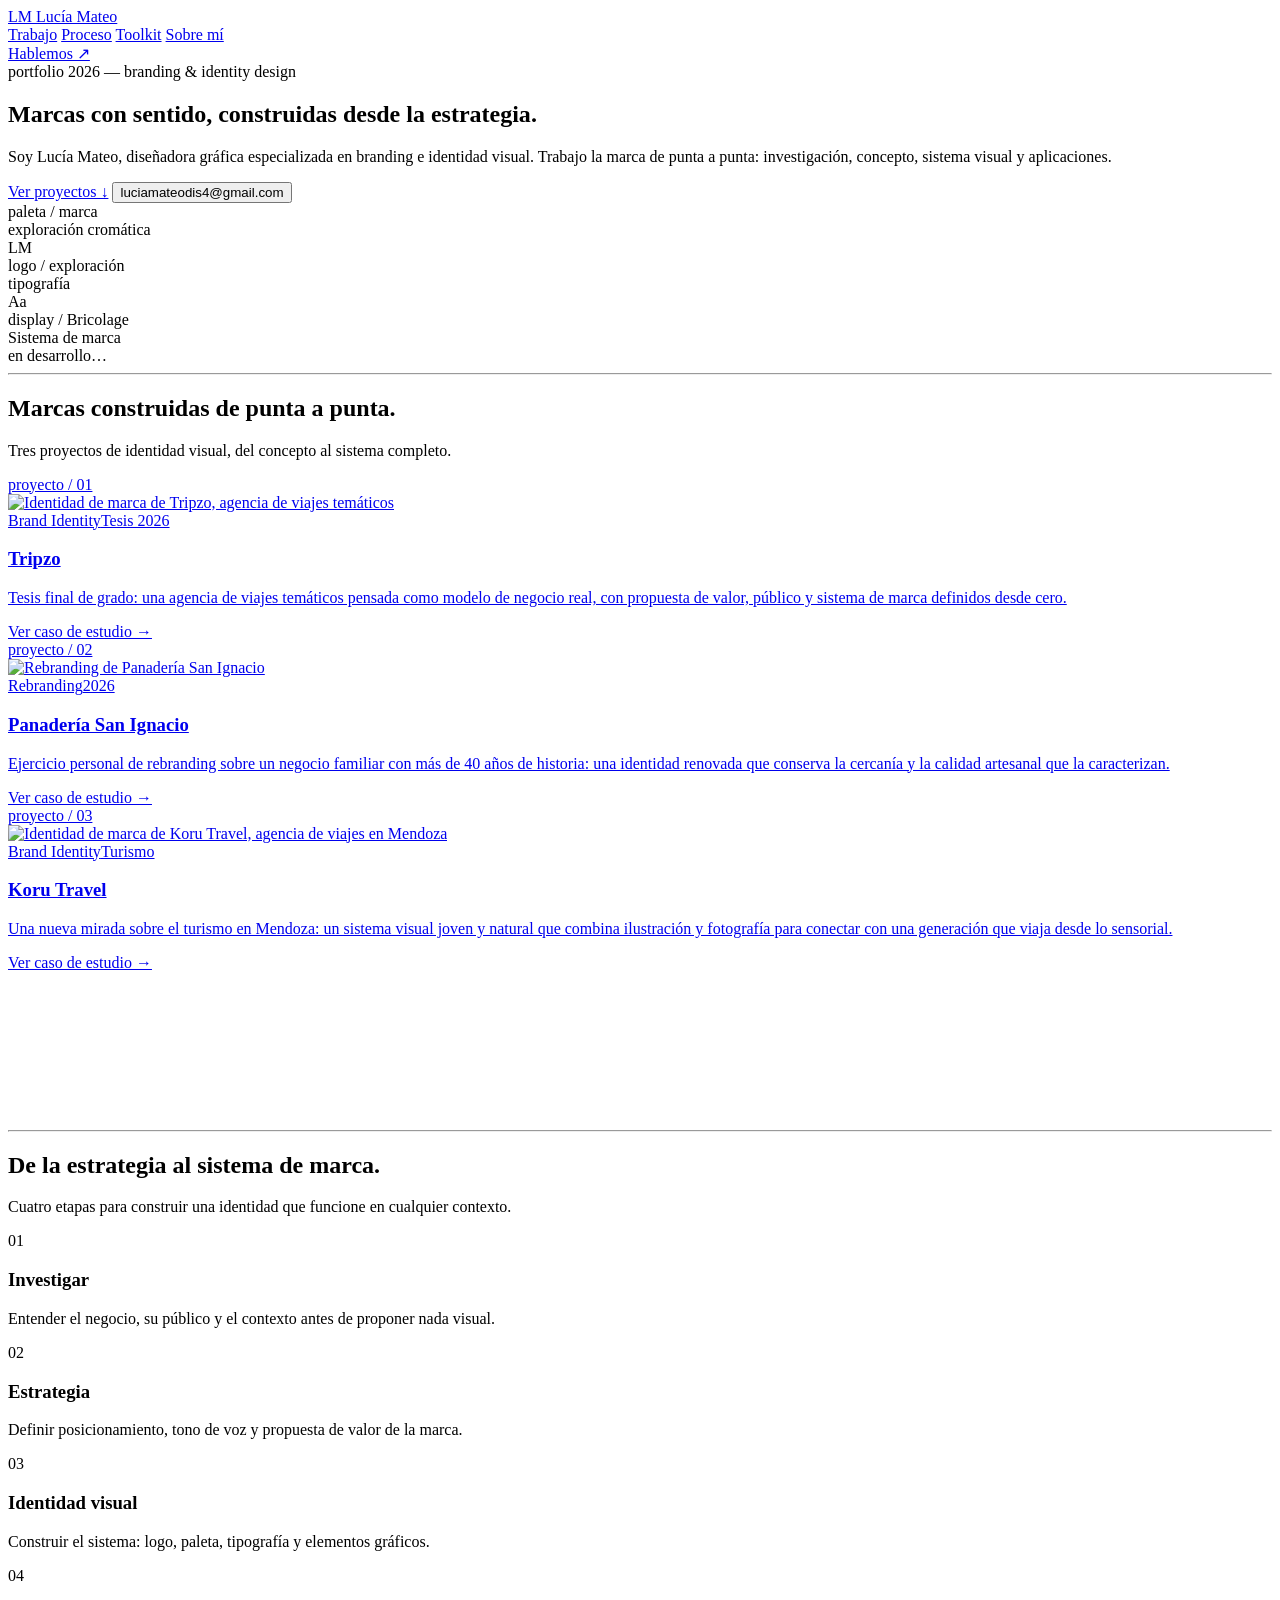
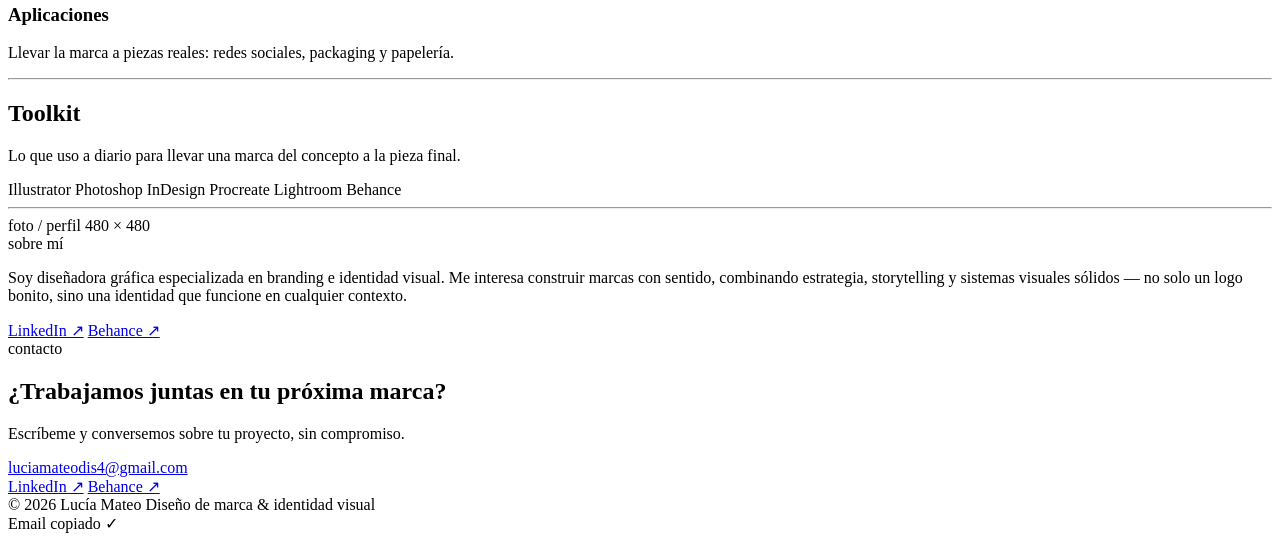
==== index.html @ 576fd824 "first commit" ====
<!DOCTYPE html>
<html lang="es">
<head>
<meta charset="UTF-8">
<meta name="viewport" content="width=device-width, initial-scale=1.0">
<title>Lucía Mateo — Diseñadora Gráfica · Branding & Identity</title>
<link rel="preconnect" href="https://fonts.googleapis.com">
<link rel="preconnect" href="https://fonts.gstatic.com" crossorigin>
<link href="https://fonts.googleapis.com/css2?family=Bricolage+Grotesque:opsz,wght@12..96,400..800&family=Inter:wght@400;500;600&family=JetBrains+Mono:wght@400;500&display=swap" rel="stylesheet">
<link rel="stylesheet" href="assets/style.css">
</head>
<body>

<header class="nav">
  <div class="nav-inner">
    <a href="#top" class="logo">
      <span class="logo-mark">LM</span>
      Lucía Mateo
    </a>
    <nav class="links">
      <a href="#trabajo">Trabajo</a>
      <a href="#proceso">Proceso</a>
      <a href="#toolkit">Toolkit</a>
      <a href="#sobre-mi">Sobre mí</a>
    </nav>
    <a href="#contacto" class="nav-cta">Hablemos ↗</a>
  </div>
</header>

<main id="top">

  <!-- HERO -->
  <section class="hero">
    <div class="wrap hero-grid">
      <div>
        <div class="eyebrow">portfolio 2026 — branding &amp; identity design</div>
        <h1>Marcas con sentido, construidas desde <span class="hl">la estrategia</span>.</h1>
        <p class="sub">Soy Lucía Mateo, diseñadora gráfica especializada en branding e identidad visual. Trabajo la marca de punta a punta: investigación, concepto, sistema visual y aplicaciones.</p>
        <div class="hero-ctas">
          <a href="#trabajo" class="btn btn-primary">Ver proyectos ↓</a>
          <button class="btn btn-ghost" id="copyEmailBtn">luciamateodis4@gmail.com</button>
        </div>
      </div>

      <div class="hero-visual" aria-hidden="true">
        <div class="mb-card palette-card frame">
          <span class="pin"></span>
          <span class="corner tl"></span><span class="corner tr"></span><span class="corner bl"></span><span class="corner br"></span>
          <span class="frame-tag">paleta / marca</span>
          <div class="sw-row">
            <div class="sw c1"></div><div class="sw c2"></div><div class="sw c3"></div><div class="sw c4"></div>
          </div>
          <div class="lbl">exploración cromática</div>
        </div>

        <div class="mb-card logo-card frame">
          <span class="pin"></span>
          <span class="corner tl"></span><span class="corner tr"></span><span class="corner bl"></span><span class="corner br"></span>
          <div class="mark">LM</div>
          <div class="lbl">logo / exploración</div>
        </div>

        <div class="mb-card type-card frame">
          <span class="pin"></span>
          <span class="corner tl"></span><span class="corner tr"></span><span class="corner bl"></span><span class="corner br"></span>
          <span class="frame-tag">tipografía</span>
          <div class="aa">Aa</div>
          <div class="lbl">display / Bricolage</div>
        </div>

        <div class="mb-card tag-card">Sistema de marca<br>en desarrollo…</div>
      </div>
    </div>
  </section>

  <hr class="divider">

  <!-- WORK -->
  <section class="pad" id="trabajo">
    <div class="wrap">
      <div class="section-head">
        <h2>Marcas construidas de punta a punta.</h2>
        <p>Tres proyectos de identidad visual, del concepto al sistema completo.</p>
      </div>

      <div class="work-grid">

        <a class="proj frame" href="tripzo.html">
          <span class="corner tl"></span><span class="corner tr"></span><span class="corner bl"></span><span class="corner br"></span>
          <span class="frame-tag">proyecto / 01</span>
          <div class="proj-thumb">
            <img src="https://cdn.myportfolio.com/95ef7bb7-5c14-4b65-9e2f-064f69b34ddf/188fa407-0d15-4725-ad2d-2b0a0251a399_rwc_423x0x3004x2253x3004.jpg" alt="Identidad de marca de Tripzo, agencia de viajes temáticos" loading="lazy">
            <div class="tags"><span>Brand Identity</span><span>Tesis 2026</span></div>
          </div>
          <div class="proj-body">
            <h3>Tripzo</h3>
            <p>Tesis final de grado: una agencia de viajes temáticos pensada como modelo de negocio real, con propuesta de valor, público y sistema de marca definidos desde cero.</p>
            <div class="proj-arrow">Ver caso de estudio →</div>
          </div>
        </a>

        <a class="proj frame" href="panaderia-san-ignacio.html">
          <span class="corner tl"></span><span class="corner tr"></span><span class="corner bl"></span><span class="corner br"></span>
          <span class="frame-tag">proyecto / 02</span>
          <div class="proj-thumb">
            <img src="https://cdn.myportfolio.com/95ef7bb7-5c14-4b65-9e2f-064f69b34ddf/ff6a6dfa-7908-48b1-90e7-2f873faaba4f_rwc_484x0x2879x2160x2879.jpg" alt="Rebranding de Panadería San Ignacio" loading="lazy">
            <div class="tags"><span>Rebranding</span><span>2026</span></div>
          </div>
          <div class="proj-body">
            <h3>Panadería San Ignacio</h3>
            <p>Ejercicio personal de rebranding sobre un negocio familiar con más de 40 años de historia: una identidad renovada que conserva la cercanía y la calidad artesanal que la caracterizan.</p>
            <div class="proj-arrow">Ver caso de estudio →</div>
          </div>
        </a>

        <a class="proj frame" href="koru-travel.html">
          <span class="corner tl"></span><span class="corner tr"></span><span class="corner bl"></span><span class="corner br"></span>
          <span class="frame-tag">proyecto / 03</span>
          <div class="proj-thumb">
            <img src="https://cdn.myportfolio.com/95ef7bb7-5c14-4b65-9e2f-064f69b34ddf/c69c2d61-d55c-49b7-8592-9cf2826ec185_car_4x3.jpg" alt="Identidad de marca de Koru Travel, agencia de viajes en Mendoza" loading="lazy">
            <div class="tags"><span>Brand Identity</span><span>Turismo</span></div>
          </div>
          <div class="proj-body">
            <h3>Koru Travel</h3>
            <p>Una nueva mirada sobre el turismo en Mendoza: un sistema visual joven y natural que combina ilustración y fotografía para conectar con una generación que viaja desde lo sensorial.</p>
            <div class="proj-arrow">Ver caso de estudio →</div>
          </div>
        </a>

        <div class="proj frame" style="display:flex; align-items:center; justify-content:center; text-align:center; padding:22px; background:var(--violet); color:#fff; border-color:transparent;">
          <div>
            <h3 style="margin-bottom:10px;">¿Quieres ver más?</h3>
            <p style="color:rgba(255,255,255,.85); font-size:14px; margin-bottom:16px;">Más piezas de cada proyecto, próximamente en Behance.</p>
            <a href="https://www.behance.net/luciamateo" target="_blank" rel="noopener" class="btn" style="background:#fff; color:var(--violet);">Ver Behance ↗</a>
          </div>
        </div>

      </div>
    </div>
  </section>

  <hr class="divider">

  <!-- PROCESS -->
  <section class="pad" id="proceso">
    <div class="wrap">
      <div class="section-head">
        <h2>De la estrategia al sistema de marca.</h2>
        <p>Cuatro etapas para construir una identidad que funcione en cualquier contexto.</p>
      </div>
      <div class="steps">
        <div class="step st1">
          <div class="num">01</div>
          <h3>Investigar</h3>
          <p>Entender el negocio, su público y el contexto antes de proponer nada visual.</p>
        </div>
        <div class="step st2">
          <div class="num">02</div>
          <h3>Estrategia</h3>
          <p>Definir posicionamiento, tono de voz y propuesta de valor de la marca.</p>
        </div>
        <div class="step st3">
          <div class="num">03</div>
          <h3>Identidad visual</h3>
          <p>Construir el sistema: logo, paleta, tipografía y elementos gráficos.</p>
        </div>
        <div class="step st4">
          <div class="num">04</div>
          <h3>Aplicaciones</h3>
          <p>Llevar la marca a piezas reales: redes sociales, packaging y papelería.</p>
        </div>
      </div>
    </div>
  </section>

  <hr class="divider">

  <!-- TOOLKIT -->
  <section class="pad" id="toolkit">
    <div class="wrap">
      <div class="section-head">
        <h2>Toolkit</h2>
        <p>Lo que uso a diario para llevar una marca del concepto a la pieza final.</p>
      </div>
      <div class="toolbar">
        <span class="chip">Illustrator</span>
        <span class="chip">Photoshop</span>
        <span class="chip">InDesign</span>
        <span class="chip">Procreate</span>
        <span class="chip">Lightroom</span>
        <span class="chip">Behance</span>
      </div>
    </div>
  </section>

  <hr class="divider">

  <!-- ABOUT -->
  <section class="pad" id="sobre-mi">
    <div class="wrap">
      <div class="about-grid">
        <div class="avatar frame" aria-hidden="true">
          <span class="corner tl"></span><span class="corner tr"></span><span class="corner bl"></span><span class="corner br"></span>
          <span class="frame-tag">foto / perfil</span>
          <span class="frame-dim">480 × 480</span>
        </div>
        <div class="about-copy">
          <div class="eyebrow">sobre mí</div>
          <p>Soy diseñadora gráfica especializada en branding e identidad visual. Me interesa construir marcas con sentido, combinando estrategia, storytelling y sistemas visuales sólidos — no solo un logo bonito, sino una identidad que funcione en cualquier contexto.</p>
          <div class="about-links">
            <a href="https://www.linkedin.com/in/lucia-mateo-dis4/" target="_blank" rel="noopener">LinkedIn ↗</a>
            <a href="https://www.behance.net/luciamateo" target="_blank" rel="noopener">Behance ↗</a>
          </div>
        </div>
      </div>
    </div>
  </section>

  <!-- CONTACT -->
  <section class="pad" id="contacto">
    <div class="wrap">
      <div class="contact">
        <div class="eyebrow">contacto</div>
        <h2>¿Trabajamos juntas en tu próxima marca?</h2>
        <p class="sub">Escríbeme y conversemos sobre tu proyecto, sin compromiso.</p>
        <a href="mailto:luciamateodis4@gmail.com" class="big-email">luciamateodis4@gmail.com</a>
        <div class="social-row">
          <a href="https://www.linkedin.com/in/lucia-mateo-dis4/" target="_blank" rel="noopener">LinkedIn ↗</a>
          <a href="https://www.behance.net/luciamateo" target="_blank" rel="noopener">Behance ↗</a>
        </div>
      </div>
    </div>
  </section>

  <div class="wrap">
    <footer>
      <span>© 2026 Lucía Mateo</span>
      <span>Diseño de marca &amp; identidad visual</span>
    </footer>
  </div>

</main>

<div class="copy-toast" id="copyToast">Email copiado ✓</div>

<script>
  const btn = document.getElementById('copyEmailBtn');
  const toast = document.getElementById('copyToast');
  if(btn){
    btn.addEventListener('click', () => {
      navigator.clipboard?.writeText('luciamateodis4@gmail.com').catch(()=>{});
      toast.classList.add('show');
      setTimeout(()=>toast.classList.remove('show'), 1800);
    });
  }
</script>

</body>
</html>
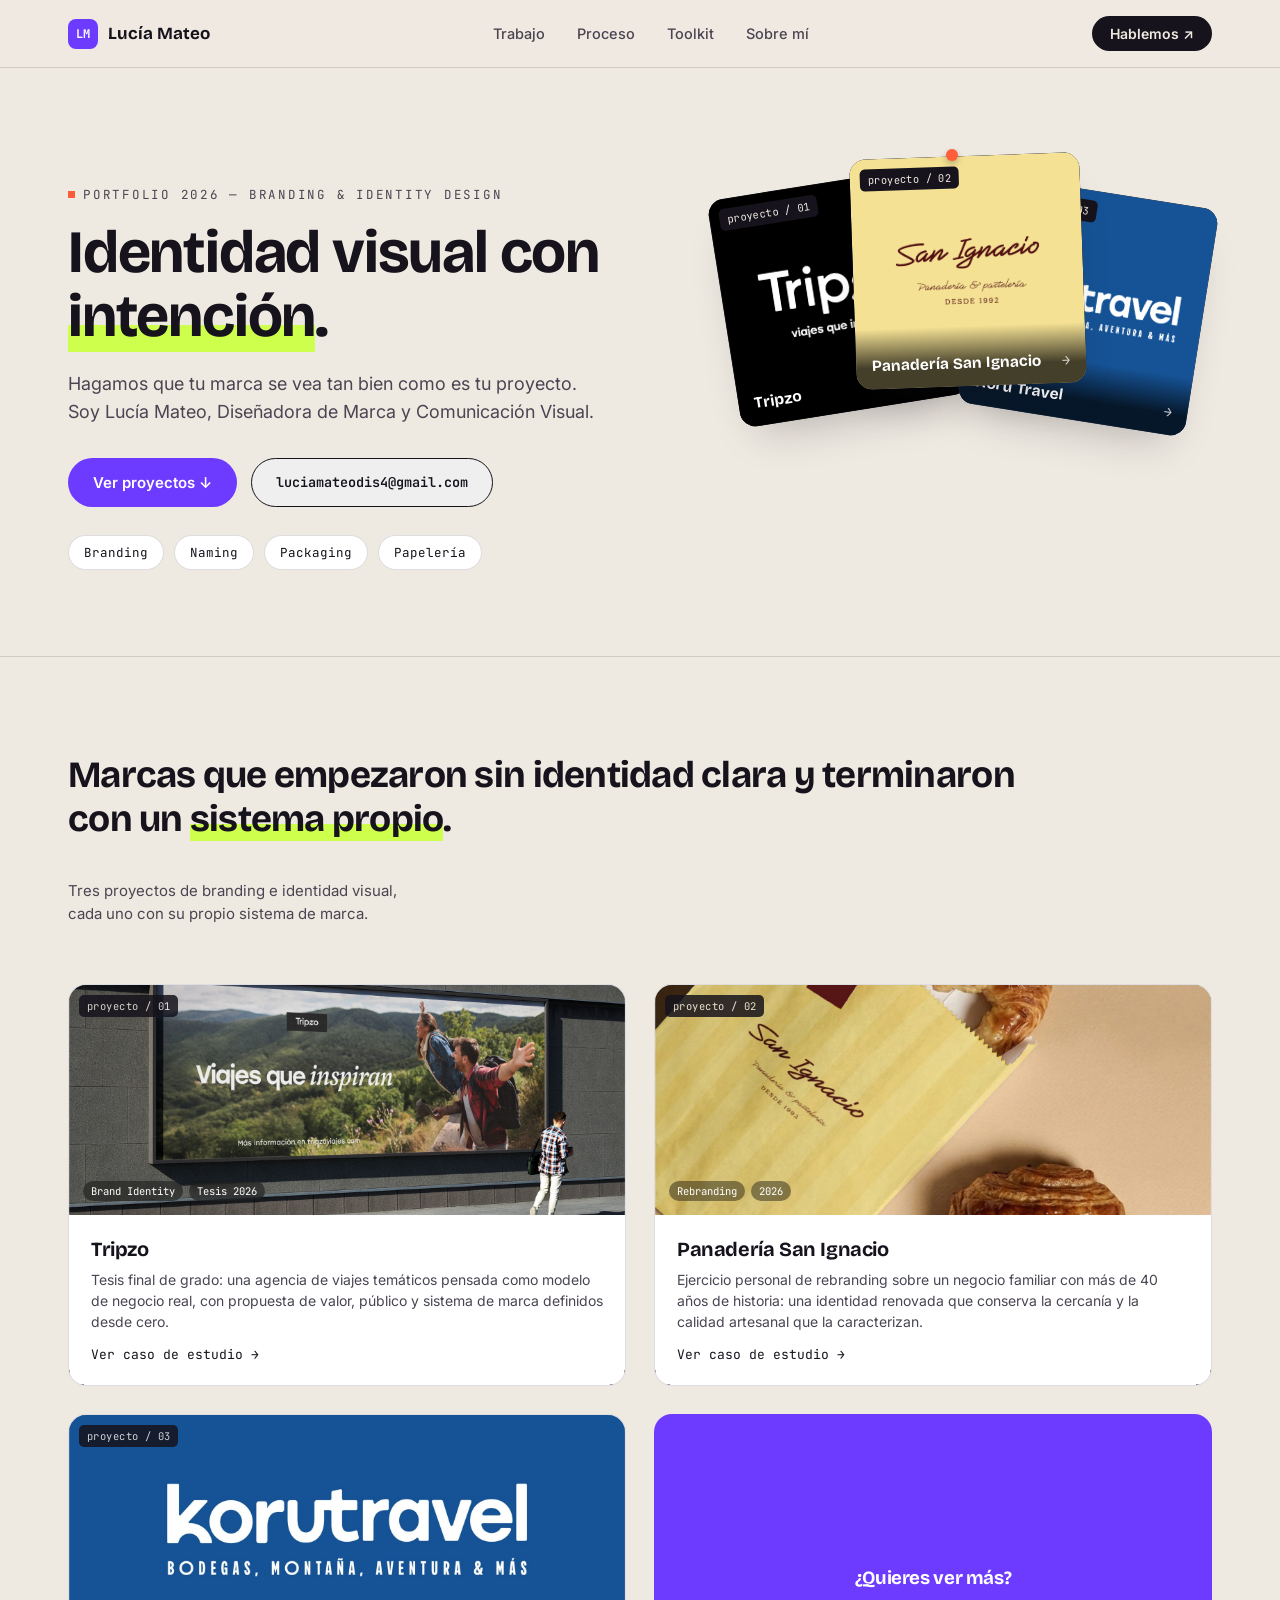
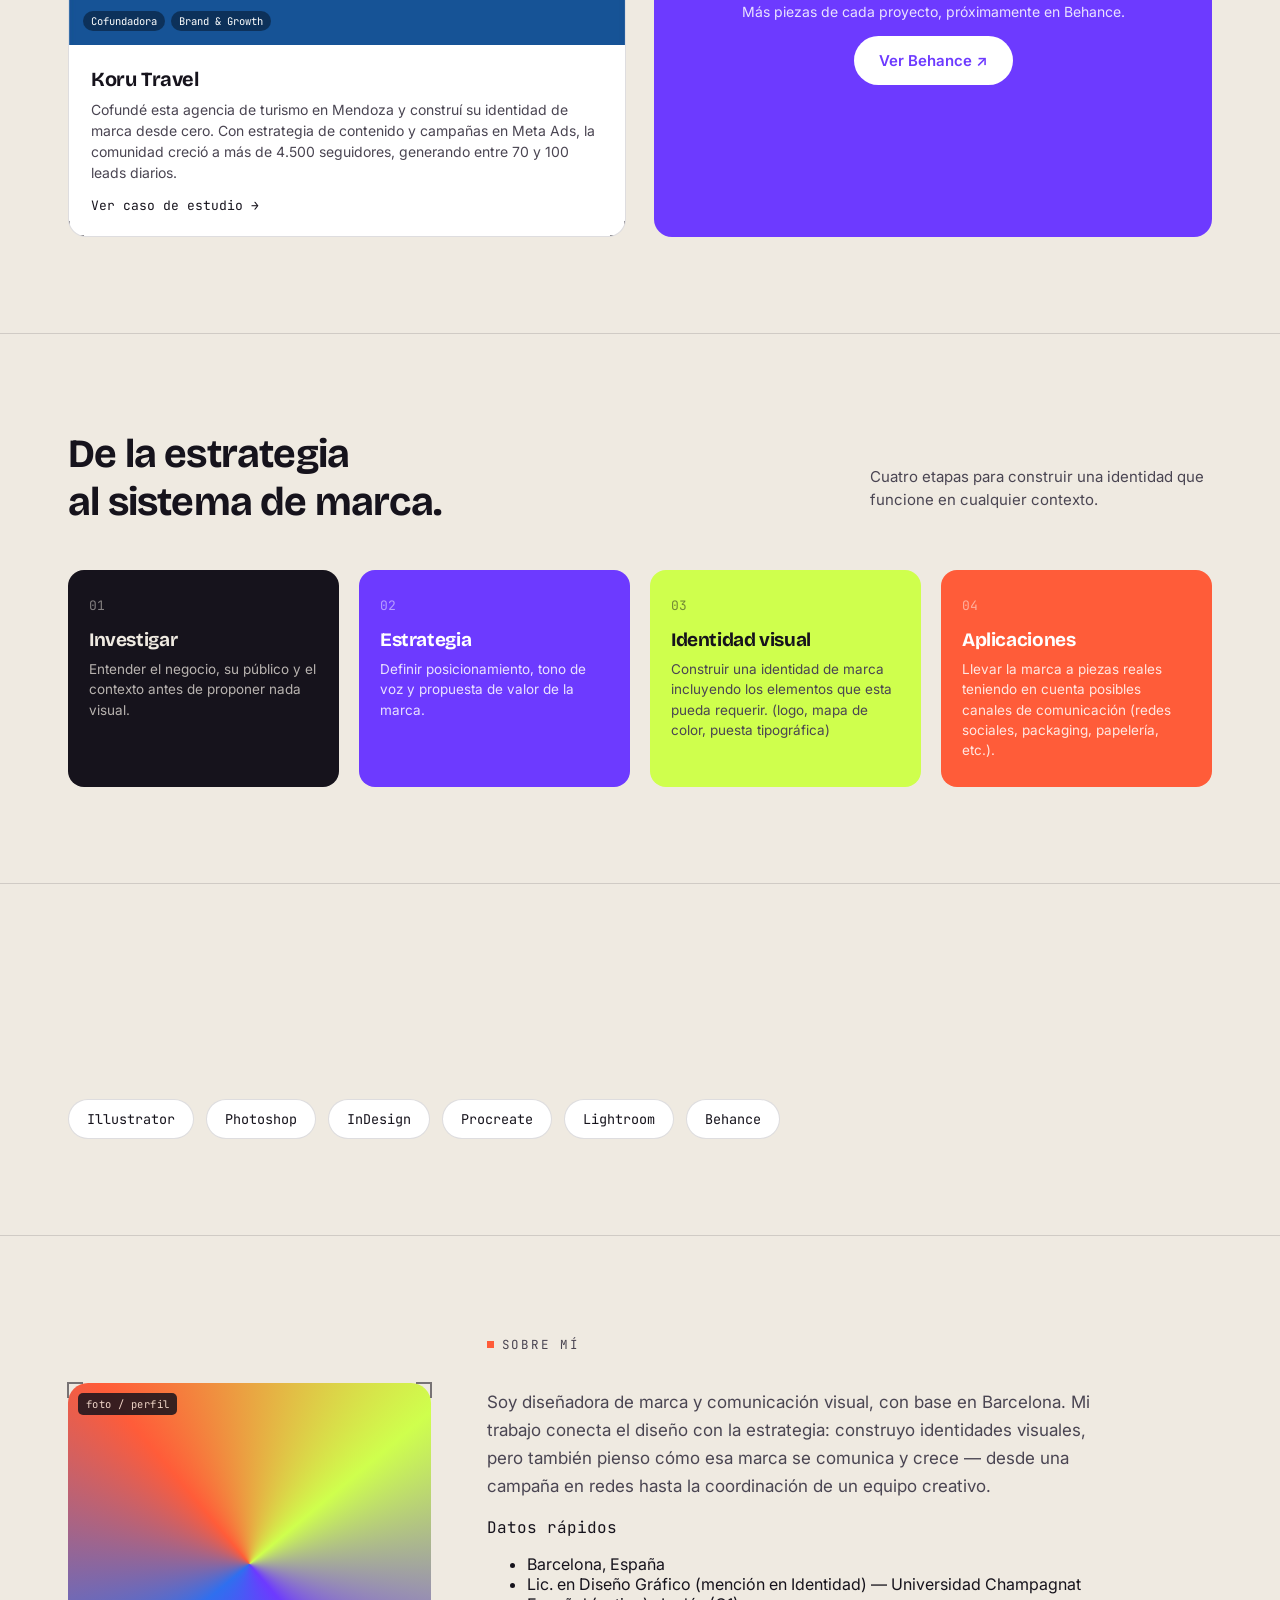
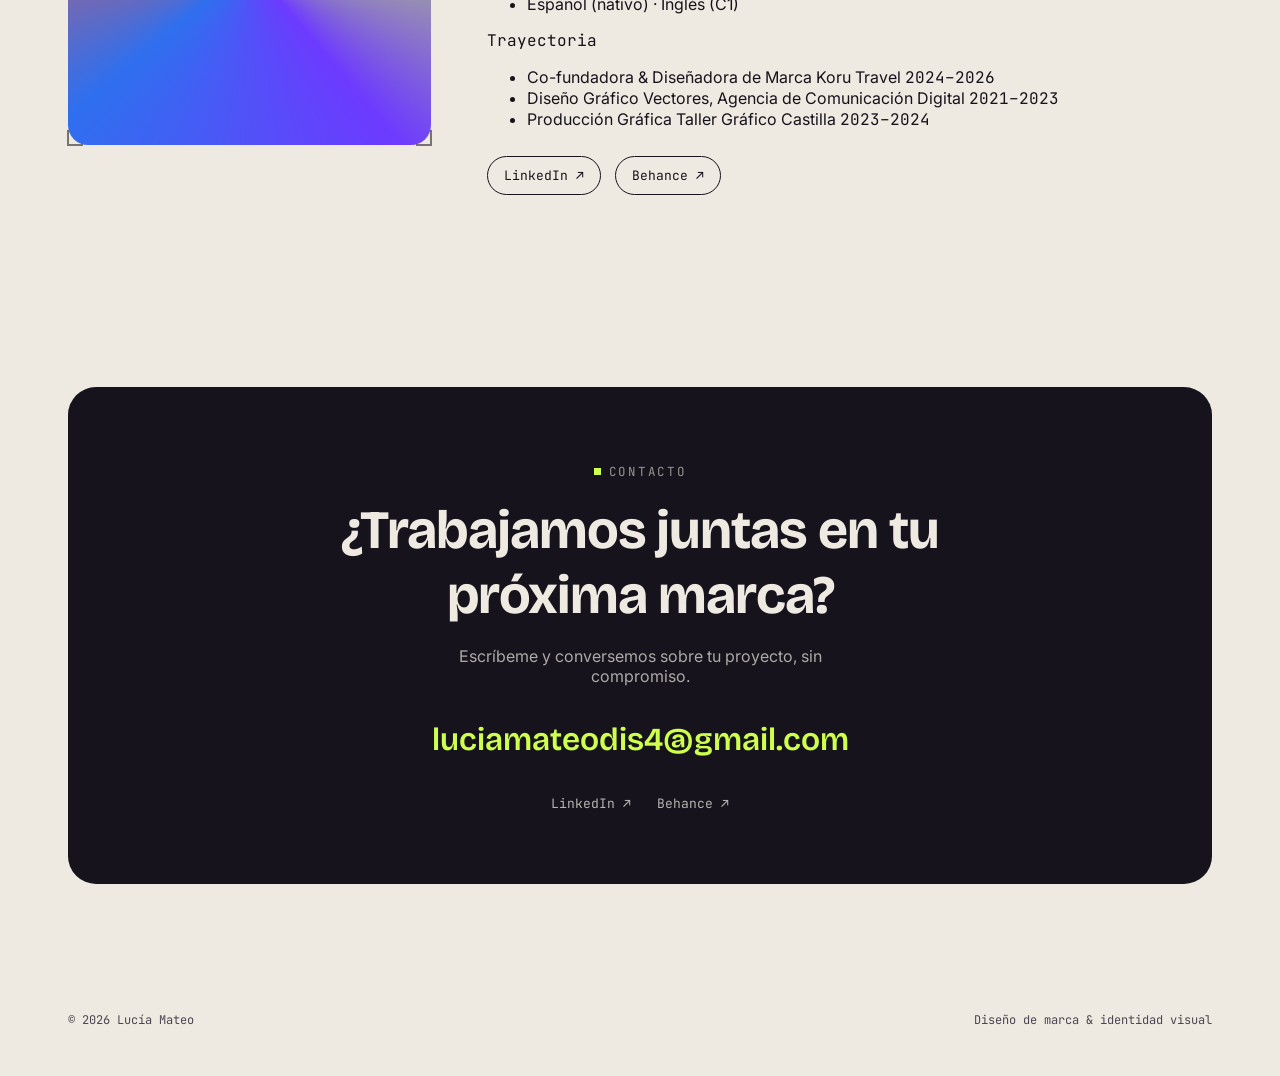
==== commit 16799ac3: "Actualizo contenido de Koru Travel y galería Co-Authored-By: Claude Sonnet 5 <noreply@anthropic.com>" ====
--- a/index.html
+++ b/index.html
@@ -3,7 +3,26 @@
 <head>
 <meta charset="UTF-8">
 <meta name="viewport" content="width=device-width, initial-scale=1.0">
-<title>Lucía Mateo — Diseñadora Gráfica · Branding & Identity</title>
+<script>document.documentElement.classList.add('js');</script>
+<title>Lucía Mateo — Diseñadora de Marca y Comunicación Visual</title>
+<meta name="description" content="Portfolio de Lucía Mateo, Diseñadora de Marca y Comunicación Visual: investigación, estrategia, sistema visual y aplicaciones de marca.">
+<link rel="canonical" href="https://mmateolucia-art.github.io/portfolio-lucia/">
+
+<meta property="og:type" content="website">
+<meta property="og:locale" content="es_AR">
+<meta property="og:url" content="https://mmateolucia-art.github.io/portfolio-lucia/">
+<meta property="og:title" content="Lucía Mateo — Diseñadora de Marca y Comunicación Visual">
+<meta property="og:description" content="Portfolio de Lucía Mateo, Diseñadora de Marca y Comunicación Visual: investigación, estrategia, sistema visual y aplicaciones de marca.">
+<meta property="og:image" content="https://cdn.myportfolio.com/95ef7bb7-5c14-4b65-9e2f-064f69b34ddf/188fa407-0d15-4725-ad2d-2b0a0251a399_rwc_423x0x3004x2253x3004.jpg">
+
+<meta name="twitter:card" content="summary_large_image">
+<meta name="twitter:title" content="Lucía Mateo — Diseñadora de Marca y Comunicación Visual">
+<meta name="twitter:description" content="Portfolio de Lucía Mateo, Diseñadora de Marca y Comunicación Visual.">
+<meta name="twitter:image" content="https://cdn.myportfolio.com/95ef7bb7-5c14-4b65-9e2f-064f69b34ddf/188fa407-0d15-4725-ad2d-2b0a0251a399_rwc_423x0x3004x2253x3004.jpg">
+
+<meta name="theme-color" content="#EFEAE1">
+<link rel="icon" type="image/svg+xml" href="assets/favicon.svg">
+
 <link rel="preconnect" href="https://fonts.googleapis.com">
 <link rel="preconnect" href="https://fonts.gstatic.com" crossorigin>
 <link href="https://fonts.googleapis.com/css2?family=Bricolage+Grotesque:opsz,wght@12..96,400..800&family=Inter:wght@400;500;600&family=JetBrains+Mono:wght@400;500&display=swap" rel="stylesheet">
@@ -17,13 +36,16 @@
       <span class="logo-mark">LM</span>
       Lucía Mateo
     </a>
-    <nav class="links">
+    <nav class="links" id="mobileNav">
       <a href="#trabajo">Trabajo</a>
       <a href="#proceso">Proceso</a>
       <a href="#toolkit">Toolkit</a>
       <a href="#sobre-mi">Sobre mí</a>
     </nav>
     <a href="#contacto" class="nav-cta">Hablemos ↗</a>
+    <button class="burger" id="burgerBtn" aria-label="Abrir menú" aria-expanded="false" aria-controls="mobileNav">
+      <span></span><span></span><span></span>
+    </button>
   </div>
 </header>
 
@@ -34,41 +56,48 @@
     <div class="wrap hero-grid">
       <div>
         <div class="eyebrow">portfolio 2026 — branding &amp; identity design</div>
-        <h1>Marcas con sentido, construidas desde <span class="hl">la estrategia</span>.</h1>
-        <p class="sub">Soy Lucía Mateo, diseñadora gráfica especializada en branding e identidad visual. Trabajo la marca de punta a punta: investigación, concepto, sistema visual y aplicaciones.</p>
+        <h1>Identidad visual con <span class="hl">intención</span>.</h1>
+        <p class="sub">Hagamos que tu marca se vea tan bien como es tu proyecto. Soy Lucía Mateo, Diseñadora de Marca y Comunicación Visual.</p>
         <div class="hero-ctas">
           <a href="#trabajo" class="btn btn-primary">Ver proyectos ↓</a>
           <button class="btn btn-ghost" id="copyEmailBtn">luciamateodis4@gmail.com</button>
         </div>
-      </div>
-
-      <div class="hero-visual" aria-hidden="true">
-        <div class="mb-card palette-card frame">
-          <span class="pin"></span>
-          <span class="corner tl"></span><span class="corner tr"></span><span class="corner bl"></span><span class="corner br"></span>
-          <span class="frame-tag">paleta / marca</span>
-          <div class="sw-row">
-            <div class="sw c1"></div><div class="sw c2"></div><div class="sw c3"></div><div class="sw c4"></div>
-          </div>
-          <div class="lbl">exploración cromática</div>
-        </div>
-
-        <div class="mb-card logo-card frame">
-          <span class="pin"></span>
-          <span class="corner tl"></span><span class="corner tr"></span><span class="corner bl"></span><span class="corner br"></span>
-          <div class="mark">LM</div>
-          <div class="lbl">logo / exploración</div>
-        </div>
-
-        <div class="mb-card type-card frame">
-          <span class="pin"></span>
-          <span class="corner tl"></span><span class="corner tr"></span><span class="corner bl"></span><span class="corner br"></span>
-          <span class="frame-tag">tipografía</span>
-          <div class="aa">Aa</div>
-          <div class="lbl">display / Bricolage</div>
-        </div>
-
-        <div class="mb-card tag-card">Sistema de marca<br>en desarrollo…</div>
+        <div class="hero-services">
+          <span class="chip">Branding</span>
+          <span class="chip">Naming</span>
+          <span class="chip">Packaging</span>
+          <span class="chip">Papelería</span>
+        </div>
+      </div>
+
+      <div class="hero-visual">
+        <span class="pin"></span>
+        <a class="folder-card fc1 frame" href="tripzo.html">
+          <span class="corner tl"></span><span class="corner tr"></span><span class="corner bl"></span><span class="corner br"></span>
+          <span class="frame-tag">proyecto / 01</span>
+          <div class="folder-thumb">
+            <img src="assets/images/tripzo-cover.jpg" alt="Identidad de marca de Tripzo, agencia de viajes temáticos" loading="lazy">
+          </div>
+          <div class="folder-lbl">Tripzo</div>
+        </a>
+
+        <a class="folder-card fc2 frame" href="panaderia-san-ignacio.html">
+          <span class="corner tl"></span><span class="corner tr"></span><span class="corner bl"></span><span class="corner br"></span>
+          <span class="frame-tag">proyecto / 02</span>
+          <div class="folder-thumb">
+            <img src="assets/images/panaderia-san-ignacio-cover.jpg" alt="Rebranding de Panadería San Ignacio" loading="lazy">
+          </div>
+          <div class="folder-lbl">Panadería San Ignacio</div>
+        </a>
+
+        <a class="folder-card fc3 frame" href="koru-travel.html">
+          <span class="corner tl"></span><span class="corner tr"></span><span class="corner bl"></span><span class="corner br"></span>
+          <span class="frame-tag">proyecto / 03</span>
+          <div class="folder-thumb">
+            <img src="assets/images/koru-travel-cover.jpg" alt="Identidad de marca de Koru Travel, agencia de viajes en Mendoza" loading="lazy">
+          </div>
+          <div class="folder-lbl">Koru Travel</div>
+        </a>
       </div>
     </div>
   </section>
@@ -78,18 +107,18 @@
   <!-- WORK -->
   <section class="pad" id="trabajo">
     <div class="wrap">
-      <div class="section-head">
-        <h2>Marcas construidas de punta a punta.</h2>
-        <p>Tres proyectos de identidad visual, del concepto al sistema completo.</p>
+      <div class="section-head reveal">
+        <h2 class="h2-work">Marcas que empezaron sin identidad clara y terminaron con un <span class="hl">sistema propio</span>.</h2>
+        <p>Tres proyectos de branding e identidad visual, cada uno con su propio sistema de marca.</p>
       </div>
 
       <div class="work-grid">
 
-        <a class="proj frame" href="tripzo.html">
+        <a class="proj frame reveal" href="tripzo.html">
           <span class="corner tl"></span><span class="corner tr"></span><span class="corner bl"></span><span class="corner br"></span>
           <span class="frame-tag">proyecto / 01</span>
           <div class="proj-thumb">
-            <img src="https://cdn.myportfolio.com/95ef7bb7-5c14-4b65-9e2f-064f69b34ddf/188fa407-0d15-4725-ad2d-2b0a0251a399_rwc_423x0x3004x2253x3004.jpg" alt="Identidad de marca de Tripzo, agencia de viajes temáticos" loading="lazy">
+            <img src="assets/images/tripzo-portada.jpg" alt="Identidad de marca de Tripzo, agencia de viajes temáticos" loading="lazy">
             <div class="tags"><span>Brand Identity</span><span>Tesis 2026</span></div>
           </div>
           <div class="proj-body">
@@ -99,11 +128,11 @@
           </div>
         </a>
 
-        <a class="proj frame" href="panaderia-san-ignacio.html">
+        <a class="proj frame reveal" href="panaderia-san-ignacio.html">
           <span class="corner tl"></span><span class="corner tr"></span><span class="corner bl"></span><span class="corner br"></span>
           <span class="frame-tag">proyecto / 02</span>
           <div class="proj-thumb">
-            <img src="https://cdn.myportfolio.com/95ef7bb7-5c14-4b65-9e2f-064f69b34ddf/ff6a6dfa-7908-48b1-90e7-2f873faaba4f_rwc_484x0x2879x2160x2879.jpg" alt="Rebranding de Panadería San Ignacio" loading="lazy">
+            <img src="assets/images/panaderia-san-ignacio-portada.jpg" alt="Rebranding de Panadería San Ignacio" loading="lazy">
             <div class="tags"><span>Rebranding</span><span>2026</span></div>
           </div>
           <div class="proj-body">
@@ -113,21 +142,21 @@
           </div>
         </a>
 
-        <a class="proj frame" href="koru-travel.html">
+        <a class="proj frame reveal" href="koru-travel.html">
           <span class="corner tl"></span><span class="corner tr"></span><span class="corner bl"></span><span class="corner br"></span>
           <span class="frame-tag">proyecto / 03</span>
           <div class="proj-thumb">
-            <img src="https://cdn.myportfolio.com/95ef7bb7-5c14-4b65-9e2f-064f69b34ddf/c69c2d61-d55c-49b7-8592-9cf2826ec185_car_4x3.jpg" alt="Identidad de marca de Koru Travel, agencia de viajes en Mendoza" loading="lazy">
-            <div class="tags"><span>Brand Identity</span><span>Turismo</span></div>
+            <img src="assets/images/koru-travel-portada.jpg" alt="Identidad de marca de Koru Travel, agencia de viajes en Mendoza" loading="lazy">
+            <div class="tags"><span>Cofundadora</span><span>Brand & Growth</span></div>
           </div>
           <div class="proj-body">
             <h3>Koru Travel</h3>
-            <p>Una nueva mirada sobre el turismo en Mendoza: un sistema visual joven y natural que combina ilustración y fotografía para conectar con una generación que viaja desde lo sensorial.</p>
+            <p>Cofundé esta agencia de turismo en Mendoza y construí su identidad de marca desde cero. Con estrategia de contenido y campañas en Meta Ads, la comunidad creció a más de 4.500 seguidores, generando entre 70 y 100 leads diarios.</p>
             <div class="proj-arrow">Ver caso de estudio →</div>
           </div>
         </a>
 
-        <div class="proj frame" style="display:flex; align-items:center; justify-content:center; text-align:center; padding:22px; background:var(--violet); color:#fff; border-color:transparent;">
+        <div class="proj frame reveal" style="display:flex; align-items:center; justify-content:center; text-align:center; padding:22px; background:var(--violet); color:#fff; border-color:transparent;">
           <div>
             <h3 style="margin-bottom:10px;">¿Quieres ver más?</h3>
             <p style="color:rgba(255,255,255,.85); font-size:14px; margin-bottom:16px;">Más piezas de cada proyecto, próximamente en Behance.</p>
@@ -144,30 +173,30 @@
   <!-- PROCESS -->
   <section class="pad" id="proceso">
     <div class="wrap">
-      <div class="section-head">
-        <h2>De la estrategia al sistema de marca.</h2>
+      <div class="section-head reveal">
+        <h2>De la estrategia<br>al sistema de marca.</h2>
         <p>Cuatro etapas para construir una identidad que funcione en cualquier contexto.</p>
       </div>
       <div class="steps">
-        <div class="step st1">
+        <div class="step st1 reveal">
           <div class="num">01</div>
           <h3>Investigar</h3>
           <p>Entender el negocio, su público y el contexto antes de proponer nada visual.</p>
         </div>
-        <div class="step st2">
+        <div class="step st2 reveal">
           <div class="num">02</div>
           <h3>Estrategia</h3>
           <p>Definir posicionamiento, tono de voz y propuesta de valor de la marca.</p>
         </div>
-        <div class="step st3">
+        <div class="step st3 reveal">
           <div class="num">03</div>
           <h3>Identidad visual</h3>
-          <p>Construir el sistema: logo, paleta, tipografía y elementos gráficos.</p>
-        </div>
-        <div class="step st4">
+          <p>Construir una identidad de marca incluyendo los elementos que esta pueda requerir. (logo, mapa de color, puesta tipográfica)</p>
+        </div>
+        <div class="step st4 reveal">
           <div class="num">04</div>
           <h3>Aplicaciones</h3>
-          <p>Llevar la marca a piezas reales: redes sociales, packaging y papelería.</p>
+          <p>Llevar la marca a piezas reales teniendo en cuenta posibles canales de comunicación (redes sociales, packaging, papelería, etc.).</p>
         </div>
       </div>
     </div>
@@ -178,11 +207,11 @@
   <!-- TOOLKIT -->
   <section class="pad" id="toolkit">
     <div class="wrap">
-      <div class="section-head">
+      <div class="section-head reveal">
         <h2>Toolkit</h2>
         <p>Lo que uso a diario para llevar una marca del concepto a la pieza final.</p>
       </div>
-      <div class="toolbar">
+      <div class="toolbar reveal">
         <span class="chip">Illustrator</span>
         <span class="chip">Photoshop</span>
         <span class="chip">InDesign</span>
@@ -206,7 +235,39 @@
         </div>
         <div class="about-copy">
           <div class="eyebrow">sobre mí</div>
-          <p>Soy diseñadora gráfica especializada en branding e identidad visual. Me interesa construir marcas con sentido, combinando estrategia, storytelling y sistemas visuales sólidos — no solo un logo bonito, sino una identidad que funcione en cualquier contexto.</p>
+          <p>Soy diseñadora de marca y comunicación visual, con base en Barcelona. Mi trabajo conecta el diseño con la estrategia: construyo identidades visuales, pero también pienso cómo esa marca se comunica y crece — desde una campaña en redes hasta la coordinación de un equipo creativo.</p>
+
+          <div class="about-facts">
+            <div class="fact-col">
+              <div class="fact-label mono">Datos rápidos</div>
+              <ul class="fact-list">
+                <li>Barcelona, España</li>
+                <li>Lic. en Diseño Gráfico (mención en Identidad) — Universidad Champagnat</li>
+                <li>Español (nativo) · Inglés (C1)</li>
+              </ul>
+            </div>
+            <div class="fact-col">
+              <div class="fact-label mono">Trayectoria</div>
+              <ul class="fact-list timeline">
+                <li>
+                  <span class="role">Co-fundadora &amp; Diseñadora de Marca</span>
+                  <span class="org">Koru Travel</span>
+                  <span class="dates mono">2024–2026</span>
+                </li>
+                <li>
+                  <span class="role">Diseño Gráfico</span>
+                  <span class="org">Vectores, Agencia de Comunicación Digital</span>
+                  <span class="dates mono">2021–2023</span>
+                </li>
+                <li>
+                  <span class="role">Producción Gráfica</span>
+                  <span class="org">Taller Gráfico Castilla</span>
+                  <span class="dates mono">2023–2024</span>
+                </li>
+              </ul>
+            </div>
+          </div>
+
           <div class="about-links">
             <a href="https://www.linkedin.com/in/lucia-mateo-dis4/" target="_blank" rel="noopener">LinkedIn ↗</a>
             <a href="https://www.behance.net/luciamateo" target="_blank" rel="noopener">Behance ↗</a>
@@ -254,6 +315,7 @@
     });
   }
 </script>
+<script src="assets/main.js" defer></script>
 
 </body>
 </html>
--- a/assets/style.css
+++ b/assets/style.css
@@ -0,0 +1,552 @@
+:root{
+    --canvas:#EFEAE1;
+    --paper:#FFFFFF;
+    --ink:#16131C;
+    --ink-soft:#4A4552;
+    --violet:#6D3AFF;
+    --violet-ink:#2C1470;
+    --coral:#FF5C39;
+    --lime:#CFFF4D;
+    --sky:#2F6FEF;
+    --line: rgba(22,19,28,.14);
+    --radius: 18px;
+    --maxw: 1200px;
+  }
+
+  *{box-sizing:border-box;}
+  html{scroll-behavior:smooth;}
+  body{
+    margin:0;
+    background:var(--canvas);
+    color:var(--ink);
+    font-family:'Inter',sans-serif;
+    -webkit-font-smoothing:antialiased;
+    overflow-x:hidden;
+  }
+  h1,h2,h3{
+    font-family:'Bricolage Grotesque', sans-serif;
+    margin:0;
+    letter-spacing:-0.02em;
+  }
+  .mono{ font-family:'JetBrains Mono', monospace; }
+  a{color:inherit;}
+  img{max-width:100%;display:block;}
+  .wrap{max-width:var(--maxw); margin:0 auto; padding:0 28px;}
+  section{position:relative;}
+  ::selection{background:var(--lime); color:var(--ink);}
+  :focus-visible{ outline:3px solid var(--violet); outline-offset:3px; border-radius:4px; }
+
+  /* ---------- eyebrow ---------- */
+  .eyebrow{
+    font-family:'JetBrains Mono', monospace;
+    font-size:12.5px; text-transform:uppercase; letter-spacing:.14em;
+    color:var(--ink-soft);
+    display:inline-flex; align-items:center; gap:8px;
+    margin-bottom:18px;
+  }
+  .eyebrow::before{ content:""; width:7px; height:7px; background:var(--coral); display:inline-block; flex:none; }
+
+  /* ---------- frame motif: corner handles + labels ---------- */
+  .frame{ position:relative; border-radius: var(--radius); }
+  .frame .corner{ position:absolute; width:16px; height:16px; pointer-events:none; opacity:.55; transition:opacity .25s ease; }
+  .frame .corner::before,.frame .corner::after{ content:""; position:absolute; background:var(--ink); }
+  .frame .corner.tl{top:-1px; left:-1px;} .frame .corner.tl::before{width:100%;height:2px;top:0;} .frame .corner.tl::after{width:2px;height:100%;left:0;}
+  .frame .corner.tr{top:-1px; right:-1px;} .frame .corner.tr::before{width:100%;height:2px;top:0;right:0;left:auto;} .frame .corner.tr::after{width:2px;height:100%;right:0;left:auto;}
+  .frame .corner.bl{bottom:-1px; left:-1px;} .frame .corner.bl::before{width:100%;height:2px;bottom:0;top:auto;} .frame .corner.bl::after{width:2px;height:100%;left:0;}
+  .frame .corner.br{bottom:-1px; right:-1px;} .frame .corner.br::before{width:100%;height:2px;bottom:0;top:auto;right:0;left:auto;} .frame .corner.br::after{width:2px;height:100%;right:0;left:auto;}
+  .frame:hover .corner, .frame:focus-within .corner{ opacity:1; }
+  .frame:hover .corner::before, .frame:hover .corner::after,
+  .frame:focus-within .corner::before, .frame:focus-within .corner::after{ background:var(--violet); }
+
+  .frame-tag{
+    position:absolute; top:10px; left:10px;
+    background:var(--ink); color:var(--canvas);
+    font-family:'JetBrains Mono', monospace; font-size:10.5px; letter-spacing:.04em;
+    padding:4px 8px; border-radius:5px; z-index:3; opacity:.85;
+  }
+  .frame-dim{
+    position:absolute; bottom:10px; right:10px;
+    font-family:'JetBrains Mono', monospace; font-size:10.5px; color:var(--ink);
+    background:var(--paper); border:1px solid var(--line); padding:3px 7px; border-radius:5px;
+    z-index:3; opacity:0; transform:translateY(4px); transition:opacity .2s ease, transform .2s ease;
+  }
+  .frame:hover .frame-dim, .frame:focus-within .frame-dim{ opacity:1; transform:translateY(0); }
+
+  /* ---------- scroll reveal ---------- */
+  .js .reveal{ opacity:0; transform:translateY(22px); transition:opacity .7s ease, transform .7s ease; }
+  .js .reveal.in-view{ opacity:1; transform:translateY(0); }
+  .js .reveal:nth-child(2){ transition-delay:.08s; }
+  .js .reveal:nth-child(3){ transition-delay:.16s; }
+  .js .reveal:nth-child(4){ transition-delay:.24s; }
+  @media (prefers-reduced-motion: reduce){
+    .reveal, .js .reveal{ opacity:1 !important; transform:none !important; transition:none !important; }
+  }
+
+  /* ---------- nav ---------- */
+  header.nav{ position:sticky; top:0; z-index:50; backdrop-filter:blur(10px); background:rgba(239,234,225,.82); border-bottom:1px solid var(--line); }
+  .nav-inner{ display:flex; align-items:center; justify-content:space-between; padding:16px 28px; max-width:var(--maxw); margin:0 auto; }
+  .logo{ display:flex; align-items:center; gap:10px; font-family:'Bricolage Grotesque', sans-serif; font-weight:700; font-size:17px; text-decoration:none; }
+  .logo-mark{ width:30px; height:30px; background:var(--violet); border-radius:8px; color:#fff; display:flex; align-items:center; justify-content:center; font-family:'JetBrains Mono', monospace; font-size:12px; flex:none; }
+  nav.links{ display:flex; gap:32px; font-size:14.5px; font-weight:500; }
+  nav.links a{ text-decoration:none; color:var(--ink-soft); transition:color .2s; }
+  nav.links a:hover{ color:var(--ink); }
+  .nav-cta{ background:var(--ink); color:var(--canvas); padding:9px 18px; border-radius:100px; font-size:14px; font-weight:600; text-decoration:none; white-space:nowrap; }
+  .nav-cta:hover{ background:var(--violet); }
+
+  .burger{
+    display:none;
+    width:40px; height:40px;
+    align-items:center; justify-content:center;
+    flex-direction:column; gap:5px;
+    background:none; border:none; cursor:pointer; padding:0; flex:none;
+  }
+  .burger span{
+    display:block; width:22px; height:2px; border-radius:2px;
+    background:var(--ink);
+    transition:transform .25s ease, opacity .2s ease;
+  }
+  .burger.open span:nth-child(1){ transform:translateY(7px) rotate(45deg); }
+  .burger.open span:nth-child(2){ opacity:0; }
+  .burger.open span:nth-child(3){ transform:translateY(-7px) rotate(-45deg); }
+
+  @media (max-width:820px){
+    nav.links{
+      display:none;
+      position:absolute; top:100%; left:0; right:0;
+      flex-direction:column; gap:0;
+      background:var(--canvas);
+      border-bottom:1px solid var(--line);
+      padding:4px 28px 18px;
+    }
+    nav.links.open{ display:flex; }
+    nav.links a{ padding:14px 0; border-bottom:1px solid var(--line); font-size:15.5px; }
+    nav.links a:last-child{ border-bottom:none; }
+    .burger{ display:flex; }
+  }
+
+  /* ---------- hero ---------- */
+  .hero{ padding:88px 0 60px; position:relative; }
+  .hero-grid{ display:grid; grid-template-columns: 1.05fr .95fr; gap:48px; align-items:center; }
+  .hero h1{ font-size:clamp(36px, 5vw, 60px); line-height:1.06; font-weight:700; }
+  .hl{ background:linear-gradient(180deg, transparent 62%, var(--lime) 62%); }
+  .hero p.sub{ margin-top:22px; font-size:18px; line-height:1.55; color:var(--ink-soft); max-width:48ch; }
+  .hero-ctas{ margin-top:32px; display:flex; gap:14px; flex-wrap:wrap; }
+  .hero-services{ margin-top:28px; display:flex; gap:10px; flex-wrap:wrap; }
+  .hero-services .chip{ font-size:12.5px; padding:8px 15px; }
+  .btn{ font-family:'Inter', sans-serif; font-weight:600; font-size:15px; padding:14px 24px; border-radius:100px; text-decoration:none; display:inline-flex; align-items:center; gap:8px; border:1.5px solid transparent; cursor:pointer; transition:transform .2s ease, background .2s ease, color .2s ease, border-color .2s; }
+  .btn-primary{ background:var(--violet); color:#fff; }
+  .btn-primary:hover{ transform:translateY(-2px); background:var(--violet-ink); }
+  .btn-ghost{ border-color:var(--ink); color:var(--ink); font-family:'JetBrains Mono', monospace; font-size:13.5px; }
+  .btn-ghost:hover{ background:var(--ink); color:var(--canvas); }
+
+  /* hero visual: abanico de proyectos */
+  .hero-visual{ position:relative; height:440px; }
+  .pin{ position:absolute; top:-7px; left:50%; transform:translateX(-50%); width:12px; height:12px; border-radius:50%; background:var(--coral); box-shadow:0 3px 6px rgba(0,0,0,.25); z-index:4; }
+
+  .folder-card{
+    position:absolute; width:230px; aspect-ratio:1/1;
+    background:var(--ink); border-radius:16px; overflow:hidden;
+    box-shadow:0 24px 44px -20px rgba(22,19,28,.28);
+    text-decoration:none; color:#fff;
+    transition:transform .3s ease, box-shadow .3s ease, z-index 0s;
+  }
+  .folder-card .folder-thumb{ position:absolute; inset:0; }
+  .folder-card .folder-thumb img{ width:100%; height:100%; object-fit:cover; }
+  .folder-card .frame-tag{ opacity:1; }
+  .folder-card .folder-lbl{
+    position:absolute; left:0; right:0; bottom:0; z-index:2;
+    padding:28px 16px 14px; display:flex; align-items:center; justify-content:space-between; gap:8px;
+    font-family:'Bricolage Grotesque', sans-serif; font-weight:700; font-size:15.5px; color:#fff;
+    background:linear-gradient(180deg, transparent, rgba(0,0,0,.72) 65%);
+  }
+  .folder-card .folder-lbl::after{ content:"→"; font-family:'JetBrains Mono', monospace; font-size:14px; font-weight:400; opacity:.75; transition:transform .25s ease, opacity .25s ease; flex:none; }
+  .folder-card:hover, .folder-card:focus-visible{ box-shadow:0 30px 54px -18px rgba(22,19,28,.4); z-index:5 !important; }
+  .folder-card:hover .folder-lbl::after, .folder-card:focus-visible .folder-lbl::after{ transform:translateX(4px); opacity:1; }
+
+  .fc1{ top:6%; left:6%; transform:rotate(-9deg); z-index:1; }
+  .fc2{ top:0; left:31%; transform:rotate(-2deg); z-index:2; }
+  .fc3{ top:8%; left:54%; transform:rotate(9deg); z-index:1; }
+  .fc1:hover, .fc1:focus-visible{ transform:rotate(-9deg) translateY(-10px); }
+  .fc2:hover, .fc2:focus-visible{ transform:rotate(-2deg) translateY(-10px); }
+  .fc3:hover, .fc3:focus-visible{ transform:rotate(9deg) translateY(-10px); }
+
+  @media (max-width:900px){
+    .hero-grid{ grid-template-columns:1fr; gap:56px; }
+    .hero-visual{ height:380px; }
+    .folder-card{ width:200px; }
+    .fc1{ left:0; }
+    .fc2{ left:27%; }
+    .fc3{ left:52%; }
+  }
+  @media (max-width:560px){
+    .hero-visual{ height:420px; }
+    .folder-card{ width:66vw; max-width:230px; }
+    .fc1{ top:2%; left:2%; }
+    .fc2{ top:12%; left:17%; }
+    .fc3{ top:22%; left:32%; }
+  }
+
+  /* ---------- section headers ---------- */
+  .section-head{ display:flex; justify-content:space-between; align-items:end; gap:24px; margin-bottom:44px; flex-wrap:wrap; }
+  .section-head h2{ font-size:clamp(26px,3.4vw,40px); max-width:22ch; font-weight:700; }
+  .section-head h2.h2-work{ font-size:clamp(23px,3.1vw,37px); max-width:40ch; }
+  .section-head p{ color:var(--ink-soft); max-width:38ch; font-size:15px; line-height:1.5; }
+  .section-head.section-head-balanced{ align-items:center; }
+  .section-head.section-head-tight{ margin-bottom:20px; }
+  section.pad{ padding:96px 0; }
+  .divider{ border:none; border-top:1px solid var(--line); margin:0; }
+
+  /* ---------- work grid ---------- */
+  .work-grid{ display:grid; grid-template-columns:repeat(2, 1fr); gap:28px; }
+  @media (max-width:760px){ .work-grid{grid-template-columns:1fr;} }
+  .proj{ background:var(--paper); border-radius:var(--radius); border:1px solid var(--line); overflow:hidden; text-decoration:none; color:var(--ink); display:block; transition:transform .25s ease, box-shadow .25s ease; }
+  .proj:hover{ transform:translateY(-4px); box-shadow:0 24px 44px -22px rgba(22,19,28,.3); }
+  .proj-thumb{ height:230px; position:relative; overflow:hidden; background:var(--ink); }
+  .proj-thumb img{ width:100%; height:100%; object-fit:cover; transition:transform .5s ease; }
+  .proj:hover .proj-thumb img{ transform:scale(1.05); }
+  .proj-thumb .tags{ position:absolute; left:14px; bottom:14px; z-index:2; display:flex; gap:6px; flex-wrap:wrap; }
+  .proj-thumb .tags span{ font-family:'JetBrains Mono', monospace; font-size:10.5px; color:#fff; background:rgba(0,0,0,.4); backdrop-filter:blur(4px); padding:3px 8px; border-radius:100px; }
+  .proj-body{ padding:22px; }
+  .proj-body h3{ font-size:20px; margin-bottom:8px; }
+  .proj-body p{ margin:0; font-size:14px; line-height:1.5; color:var(--ink-soft); }
+  .proj-arrow{ margin-top:14px; font-family:'JetBrains Mono', monospace; font-size:13px; display:flex; align-items:center; gap:6px; }
+
+  /* ---------- process (numbered — genuinely sequential) ---------- */
+  .steps{ display:grid; grid-template-columns:repeat(4,1fr); gap:20px; }
+  @media (max-width:900px){ .steps{grid-template-columns:repeat(2,1fr);} }
+  @media (max-width:520px){ .steps{grid-template-columns:1fr;} }
+  .step{ border-radius:16px; padding:26px 20px; border:1.5px solid var(--line); background:var(--paper); transition:transform .2s ease; }
+  .step:hover{ transform:translateY(-3px); }
+  .step .num{ font-family:'JetBrains Mono', monospace; font-size:13px; opacity:.5; margin-bottom:14px; }
+  .step h3{ font-size:19px; margin-bottom:8px; }
+  .step p{ margin:0; font-size:13.5px; line-height:1.5; color:var(--ink-soft); }
+  .step.st1{ background:var(--ink); color:var(--canvas); border-color:transparent; } .step.st1 .num{opacity:.5;} .step.st1 p{color:rgba(239,234,225,.75);}
+  .step.st2{ background:var(--violet); color:#fff; border-color:transparent; } .step.st2 p{color:rgba(255,255,255,.85);}
+  .step.st3{ background:var(--lime); color:var(--ink); border-color:transparent; }
+  .step.st4{ background:var(--coral); color:#fff; border-color:transparent; } .step.st4 p{color:rgba(255,255,255,.85);}
+
+  /* ---------- toolkit ---------- */
+  .toolbar{ display:flex; gap:12px; flex-wrap:wrap; }
+  .chip{ font-family:'JetBrains Mono', monospace; font-size:13.5px; padding:10px 18px; border-radius:100px; border:1.5px solid var(--line); background:var(--paper); }
+  .chip-row{ display:flex; gap:10px; flex-wrap:wrap; }
+  .chip-lime{ background:var(--lime); border-color:var(--lime); color:var(--ink); }
+
+  /* ---------- about ---------- */
+  .about-grid{ display:grid; grid-template-columns:.5fr 1fr; gap:56px; align-items:center; }
+  @media (max-width:800px){ .about-grid{grid-template-columns:1fr;} }
+  .avatar{ width:100%; aspect-ratio:1/1; border-radius:20px; background:conic-gradient(from 140deg, var(--violet), var(--sky), var(--coral), var(--lime), var(--violet)); }
+  .about-copy p{ font-size:17px; line-height:1.65; color:var(--ink-soft); max-width:58ch; }
+  .about-links{ margin-top:26px; display:flex; gap:14px; flex-wrap:wrap; }
+  .about-links a{ font-family:'JetBrains Mono', monospace; font-size:13px; text-decoration:none; padding:10px 16px; border-radius:100px; border:1.5px solid var(--ink); }
+  .about-links a:hover{ background:var(--ink); color:var(--canvas); }
+  /* ---------- contact ---------- */
+  .contact{ background:var(--ink); color:var(--canvas); border-radius:28px; padding:72px 40px; text-align:center; margin:0 auto; }
+  .contact .eyebrow{ color:rgba(239,234,225,.6); }
+  .contact .eyebrow::before{ background:var(--lime); }
+  .contact h2{ font-size:clamp(30px,5vw,54px); max-width:18ch; margin:0 auto 18px; }
+  .contact p.sub{ color:rgba(239,234,225,.7); font-size:16px; max-width:42ch; margin:0 auto 34px; }
+  .big-email{ font-family:'Bricolage Grotesque', sans-serif; font-size:clamp(20px,3.6vw,32px); font-weight:600; color:var(--lime); text-decoration:none; border-bottom:2px solid transparent; word-break:break-word; }
+  .big-email:hover{ border-color:var(--lime); }
+  .social-row{ margin-top:36px; display:flex; gap:26px; justify-content:center; font-family:'JetBrains Mono', monospace; font-size:13px; flex-wrap:wrap; }
+  .social-row a{ text-decoration:none; color:rgba(239,234,225,.75); }
+  .social-row a:hover{ color:var(--canvas); }
+
+  footer{ padding:32px 0 48px; display:flex; justify-content:space-between; align-items:center; font-family:'JetBrains Mono', monospace; font-size:12px; color:var(--ink-soft); flex-wrap:wrap; gap:10px; }
+
+  .copy-toast{ position:fixed; bottom:24px; left:50%; transform:translateX(-50%) translateY(20px); background:var(--ink); color:var(--canvas); padding:10px 18px; border-radius:100px; font-family:'JetBrains Mono', monospace; font-size:13px; opacity:0; pointer-events:none; transition:opacity .25s ease, transform .25s ease; z-index:100; }
+  .copy-toast.show{ opacity:1; transform:translateX(-50%) translateY(0); }
+
+  /* ---------- project page ---------- */
+  .breadcrumb{
+    font-family:'JetBrains Mono', monospace;
+    font-size:13px;
+    color:var(--ink-soft);
+    text-decoration:none;
+    display:inline-flex;
+    align-items:center;
+    gap:6px;
+    margin-bottom:28px;
+  }
+  .breadcrumb:hover{ color:var(--ink); }
+
+  .proj-hero{ padding:40px 0 20px; position:relative; }
+  .proj-hero::before{
+    content:"";
+    position:absolute; inset:0;
+    background-image: radial-gradient(var(--ink) 1px, transparent 1px);
+    background-size: 24px 24px;
+    opacity:.05;
+    pointer-events:none;
+  }
+  .proj-hero .wrap{ position:relative; z-index:1; }
+
+  .proj-hero-tags{ display:flex; gap:8px; margin-bottom:20px; flex-wrap:wrap; }
+  .proj-hero-tags span{
+    font-family:'JetBrains Mono', monospace; font-size:11px;
+    padding:4px 10px; border-radius:100px;
+    background:var(--ink); color:var(--canvas);
+  }
+  .proj-hero h1{ font-size:clamp(38px,6.5vw,68px); font-weight:700; max-width:18ch; margin-top:18px; }
+  .proj-hero .sub{ margin-top:20px; font-size:17px; line-height:1.6; color:var(--ink-soft); max-width:60ch; }
+
+  /* ---------- proj-hero byline (breadcrumb + tags, single mono line) ---------- */
+  .proj-hero-byline{
+    display:flex; align-items:center; flex-wrap:wrap; gap:10px;
+    font-family:'JetBrains Mono', monospace; font-size:13px; letter-spacing:.02em;
+    color:var(--ink-soft);
+  }
+  .proj-hero-byline .breadcrumb{ margin-bottom:0; }
+  .proj-hero-byline .sep{ opacity:.45; }
+
+  /* ---------- proj-hero data strip (editorial credit line, no border) ---------- */
+  .proj-hero-strip{ margin-top:28px; }
+  .proj-hero-strip-row{
+    display:flex; flex-wrap:wrap; gap:8px 32px;
+    font-family:'JetBrains Mono', monospace; font-size:13px; color:var(--ink);
+  }
+  .proj-hero-strip-row b{
+    display:block; font-weight:600; text-transform:uppercase; font-size:10.5px;
+    letter-spacing:.1em; color:var(--ink-soft); margin-bottom:4px;
+  }
+
+  .cover{ margin-top:40px; border-radius:20px; overflow:hidden; }
+  .cover img{ width:100%; height:auto; display:block; }
+
+  .meta-row{
+    display:grid; grid-template-columns:repeat(5,1fr); gap:14px;
+    margin-top:44px; padding-top:32px; border-top:1px solid var(--line);
+  }
+  @media (max-width:900px){ .meta-row{grid-template-columns:repeat(3,1fr);} }
+  @media (max-width:700px){ .meta-row{grid-template-columns:1fr;} }
+  .meta-row.meta-row-4{ grid-template-columns:repeat(4,1fr); }
+  @media (max-width:700px){ .meta-row.meta-row-4{ grid-template-columns:repeat(2,1fr); } }
+  @media (max-width:480px){ .meta-row.meta-row-4{ grid-template-columns:1fr; } }
+  .meta-row div .k{ font-family:'JetBrains Mono', monospace; font-size:11px; text-transform:uppercase; letter-spacing:.1em; color:var(--ink-soft); margin-bottom:6px; }
+  .meta-row div .v{ font-size:15px; font-weight:500; }
+  .meta-row div .v.tbd{ color:var(--ink-soft); font-style:italic; }
+
+  .meta-card{
+    border:1.5px solid var(--line); border-radius:14px;
+    padding:16px 16px 17px; background:rgba(255,255,255,.5);
+    transition:border-color .2s ease, background .2s ease, transform .2s ease;
+  }
+  .meta-card:hover{ border-color:var(--violet); transform:translateY(-2px); }
+  .meta-card .k{ display:flex; align-items:center; gap:7px; }
+  .meta-card .k::before{ content:""; width:6px; height:6px; border-radius:1.5px; background:var(--coral); flex:none; }
+  .meta-card.accent{ background:rgba(109,58,255,.07); border-color:rgba(109,58,255,.3); }
+  .meta-card.accent .k::before{ background:var(--violet); }
+
+  /* ---------- project two-column split (copy + portrait media) ---------- */
+  .proj-split{ display:grid; grid-template-columns:1.3fr .7fr; gap:48px; align-items:start; }
+  @media (max-width:800px){ .proj-split{ grid-template-columns:1fr; gap:32px; } }
+  .proj-media.frame{ aspect-ratio:3/4; background:var(--paper); overflow:hidden; }
+  @media (max-width:800px){ .proj-media.frame{ order:-1; } }
+  .proj-media .placeholder-block{ position:absolute; inset:0; border:none; border-radius:0; display:flex; flex-direction:column; align-items:center; justify-content:center; }
+  .proj-media video{ width:100%; height:100%; object-fit:cover; display:block; }
+  .proj-media img{ width:100%; height:100%; object-fit:cover; display:block; }
+  .proj-copy p{ font-size:16px; line-height:1.65; color:var(--ink-soft); }
+  .proj-copy p+p{ margin-top:16px; }
+
+  /* ---------- project split variant: stacked (text above, wide media below) ---------- */
+  .proj-split.stack{ grid-template-columns:1fr; }
+  .proj-media.video-16-9, .proj-media.media-16-9{ aspect-ratio:16/9; order:0; }
+
+  /* ---------- results (big stat numbers) ---------- */
+  .results{ display:grid; grid-template-columns:repeat(2,1fr); gap:24px; }
+  @media (max-width:700px){ .results{ grid-template-columns:1fr; } }
+  .stat{ border-radius:20px; padding:36px 28px; }
+  .stat .stat-num{ font-family:'Bricolage Grotesque', sans-serif; font-size:clamp(40px,6vw,72px); font-weight:800; line-height:1; letter-spacing:-0.02em; }
+  .stat .stat-lbl{ margin-top:12px; font-family:'JetBrains Mono', monospace; font-size:13px; text-transform:uppercase; letter-spacing:.08em; }
+  .stat.s1{ background:var(--ink); color:var(--canvas); }
+  .stat.s1 .stat-lbl{ color:rgba(239,234,225,.7); }
+  .stat.s2{ background:var(--violet); color:#fff; }
+  .stat.s2 .stat-lbl{ color:rgba(255,255,255,.8); }
+
+  /* ---------- process (alternating steps with image) ---------- */
+  .process{ display:flex; flex-direction:column; gap:56px; }
+  .process-step{ display:grid; grid-template-columns:1fr 1fr; gap:40px; align-items:center; }
+  .process-step:nth-child(even){ direction:rtl; }
+  .process-step:nth-child(even) > *{ direction:ltr; }
+  @media (max-width:800px){
+    .process-step{ grid-template-columns:1fr; direction:ltr !important; }
+    .process-step > *{ direction:ltr; }
+    .process-step .process-media{ order:-1; }
+  }
+  .process-step .num{ font-family:'JetBrains Mono', monospace; font-size:13px; opacity:.5; margin-bottom:14px; }
+  .process-step h3{ font-size:22px; margin-bottom:10px; }
+  .process-step p:not(.num){ margin:0; color:var(--ink-soft); font-size:15px; line-height:1.6; }
+  .process-media.frame{ aspect-ratio:16/9; background:var(--paper); overflow:hidden; }
+  .process-media .placeholder-block{ position:absolute; inset:0; border:none; border-radius:0; display:flex; flex-direction:column; align-items:center; justify-content:center; }
+  .process-media img{ width:100%; height:100%; object-fit:cover; display:block; }
+
+  /* ---------- showcase (full-bleed panoramic image) ---------- */
+  .showcase.frame{ aspect-ratio:21/9; background:var(--paper); overflow:hidden; }
+  .showcase .placeholder-block{ position:absolute; inset:0; border:none; border-radius:0; display:flex; flex-direction:column; align-items:center; justify-content:center; }
+  .showcase img{ width:100%; height:100%; object-fit:cover; display:block; }
+
+  /* ---------- showcase caption (two-column text below panoramic image) ---------- */
+  .bts-grid{ display:grid; grid-template-columns:1fr 1fr; gap:40px; margin-top:32px; }
+  .bts-grid p{ font-size:16px; line-height:1.65; color:var(--ink-soft); }
+  @media (max-width:800px){ .bts-grid{ grid-template-columns:1fr; gap:20px; } }
+
+  /* ---------- showcase caption (single-line caption below full-bleed image) ---------- */
+  .showcase-caption{ margin-top:32px; font-size:16px; line-height:1.65; color:var(--ink-soft); }
+
+  /* ---------- showcase grid (asymmetric bento mosaic, packaging set) ---------- */
+  .showcase-grid{
+    display:grid;
+    grid-template-columns: 1.1fr 1.1fr .7fr;
+    grid-template-rows: 1fr 1fr;
+    grid-template-areas:
+      "grande papel  chica"
+      "caja   caja   chica";
+    gap:20px;
+    aspect-ratio:2/1;
+  }
+  .showcase-grid-item{ background:var(--paper); overflow:hidden; }
+  .showcase-grid-item img{ width:100%; height:100%; object-fit:contain; display:block; }
+  .showcase-grid-item.gi-grande{ grid-area:grande; }
+  .showcase-grid-item.gi-papel{ grid-area:papel; }
+  .showcase-grid-item.gi-chica{ grid-area:chica; }
+  .showcase-grid-item.gi-caja{ grid-area:caja; }
+  @media (max-width:700px){
+    .showcase-grid{
+      grid-template-columns:1fr;
+      grid-template-rows:none;
+      grid-template-areas:
+        "caja"
+        "grande"
+        "chica"
+        "papel";
+      aspect-ratio:auto;
+    }
+    .showcase-grid-item{ aspect-ratio:4/5; }
+  }
+
+  /* ---------- cta line before prevnext ---------- */
+  .proj-cta{ text-align:center; padding:36px 0 0; }
+  .proj-cta a{ font-family:'JetBrains Mono', monospace; font-size:14.5px; text-decoration:none; color:var(--ink); border-bottom:1.5px solid var(--ink); padding-bottom:2px; }
+  .proj-cta a:hover{ color:var(--violet); border-color:var(--violet); }
+
+  .placeholder-block{
+    border:1.5px dashed var(--line);
+    border-radius:16px;
+    padding:40px 24px;
+    text-align:center;
+    color:var(--ink-soft);
+    font-size:14px;
+    background:rgba(255,255,255,.4);
+  }
+  .placeholder-block .mono{ font-size:12px; display:block; margin-top:6px; opacity:.7; }
+
+  .gallery{ display:grid; grid-template-columns:repeat(4,1fr); grid-auto-rows:1fr; gap:20px; margin-top:20px; }
+  @media (max-width:700px){ .gallery{grid-template-columns:1fr;} }
+  .gallery-item{ aspect-ratio:4/3; background:var(--paper); overflow:hidden; }
+  .gallery-item img{ width:100%; height:100%; object-fit:cover; display:block; }
+  .lightbox-img{ cursor:zoom-in; }
+  .gallery .g-big{ grid-column:span 2; grid-row:span 2; aspect-ratio:auto; }
+  @media (max-width:700px){ .gallery .g-big{ grid-column:auto; grid-row:auto; aspect-ratio:4/3; } }
+
+  /* ---------- gallery collage (asymmetric: tall left + 2 top-right + 1 wide bottom-right) ---------- */
+  .gallery-collage{
+    display:grid;
+    grid-template-columns: 0.9fr 1.15fr 1.15fr;
+    grid-template-rows: auto auto;
+    gap:20px;
+    margin-top:20px;
+  }
+  .gallery-collage-item{ background:var(--paper); overflow:hidden; }
+  .gallery-collage-item img{ width:100%; height:100%; object-fit:cover; display:block; }
+  .gallery-collage .gc-tall{ grid-column:1; grid-row:1 / 3; }
+  .gallery-collage .gc-top-1{ grid-column:2; grid-row:1; aspect-ratio:4/3; }
+  .gallery-collage .gc-top-2{ grid-column:3; grid-row:1; aspect-ratio:5/4; }
+  .gallery-collage .gc-wide{ grid-column:2 / 4; grid-row:2; aspect-ratio:16/9; }
+  @media (max-width:700px){
+    .gallery-collage{ grid-template-columns:1fr; grid-template-rows:none; }
+    .gallery-collage .gc-tall{ grid-column:auto; grid-row:auto; aspect-ratio:4/5; }
+    .gallery-collage .gc-top-1,
+    .gallery-collage .gc-top-2{ grid-column:auto; grid-row:auto; }
+    .gallery-collage .gc-wide{ grid-column:auto; grid-row:auto; }
+  }
+
+  /* ---------- gallery bento (6-piece mosaic: wide top-left + 2 top + 3 bottom) ---------- */
+  .gallery-bento{
+    display:grid;
+    grid-template-columns:repeat(12,1fr);
+    grid-template-rows:1fr 1fr;
+    gap:20px;
+    aspect-ratio:16/9.5;
+    margin-top:20px;
+  }
+  .gallery-bento-item{ background:var(--paper); overflow:hidden; }
+  .gallery-bento-item img{ width:100%; height:100%; object-fit:cover; display:block; }
+  .gallery-bento-item.gb-1{ grid-column:1 / span 6; grid-row:1; }
+  .gallery-bento-item.gb-2{ grid-column:7 / span 3; grid-row:1; }
+  .gallery-bento-item.gb-3{ grid-column:10 / span 3; grid-row:1; }
+  .gallery-bento-item.gb-4{ grid-column:1 / span 4; grid-row:2; }
+  .gallery-bento-item.gb-5{ grid-column:5 / span 4; grid-row:2; }
+  .gallery-bento-item.gb-6{ grid-column:9 / span 4; grid-row:2; }
+  @media (max-width:700px){
+    .gallery-bento{
+      grid-template-columns:1fr;
+      grid-template-rows:none;
+      aspect-ratio:auto;
+    }
+    .gallery-bento-item{ aspect-ratio:4/3; grid-column:auto !important; grid-row:auto !important; }
+  }
+
+  .prevnext{
+    display:flex; justify-content:space-between; gap:20px;
+    padding-top:40px; margin-top:20px; border-top:1px solid var(--line);
+    flex-wrap:wrap;
+  }
+  .prevnext a{
+    text-decoration:none; color:var(--ink);
+    font-family:'JetBrains Mono', monospace; font-size:13px;
+  }
+  .prevnext a .name{ display:block; font-family:'Bricolage Grotesque', sans-serif; font-size:20px; font-weight:700; margin-top:6px; }
+  .prevnext a:hover .name{ color:var(--violet); }
+  .prevnext .next{ text-align:right; margin-left:auto; }
+
+  /* ---------- lightbox (reusable gallery preview modal) ---------- */
+  body.lb-lock{ overflow:hidden; }
+  .lightbox{
+    position:fixed; inset:0; z-index:100;
+    display:none; align-items:center; justify-content:center;
+    background:rgba(22,19,28,.92);
+    opacity:0;
+    transition:opacity .25s ease;
+  }
+  .lightbox.is-open{ display:flex; }
+  .lightbox.is-visible{ opacity:1; }
+  @media (prefers-reduced-motion: reduce){ .lightbox{ transition:none; } }
+
+  .lightbox-image{
+    max-width:88vw; max-height:82vh;
+    width:auto; height:auto;
+    object-fit:contain;
+    border-radius:12px;
+  }
+  .lightbox-counter{
+    position:absolute; bottom:22px; left:50%; transform:translateX(-50%);
+    color:var(--canvas); opacity:.7; font-size:13px; letter-spacing:.05em;
+  }
+  .lightbox-btn{
+    position:absolute;
+    width:44px; height:44px; border-radius:50%;
+    display:flex; align-items:center; justify-content:center;
+    background:rgba(239,234,225,.12); color:var(--canvas);
+    border:1px solid rgba(239,234,225,.28);
+    font-size:16px; line-height:1; cursor:pointer;
+    transition:background .2s ease;
+  }
+  .lightbox-btn:hover{ background:rgba(239,234,225,.24); }
+  .lightbox-close{ top:20px; right:20px; }
+  .lightbox-prev{ left:20px; top:50%; transform:translateY(-50%); }
+  .lightbox-next{ right:20px; top:50%; transform:translateY(-50%); }
+  @media (max-width:600px){
+    .lightbox-btn{ width:38px; height:38px; font-size:14px; }
+    .lightbox-close{ top:12px; right:12px; }
+    .lightbox-prev{ left:12px; }
+    .lightbox-next{ right:12px; }
+  }
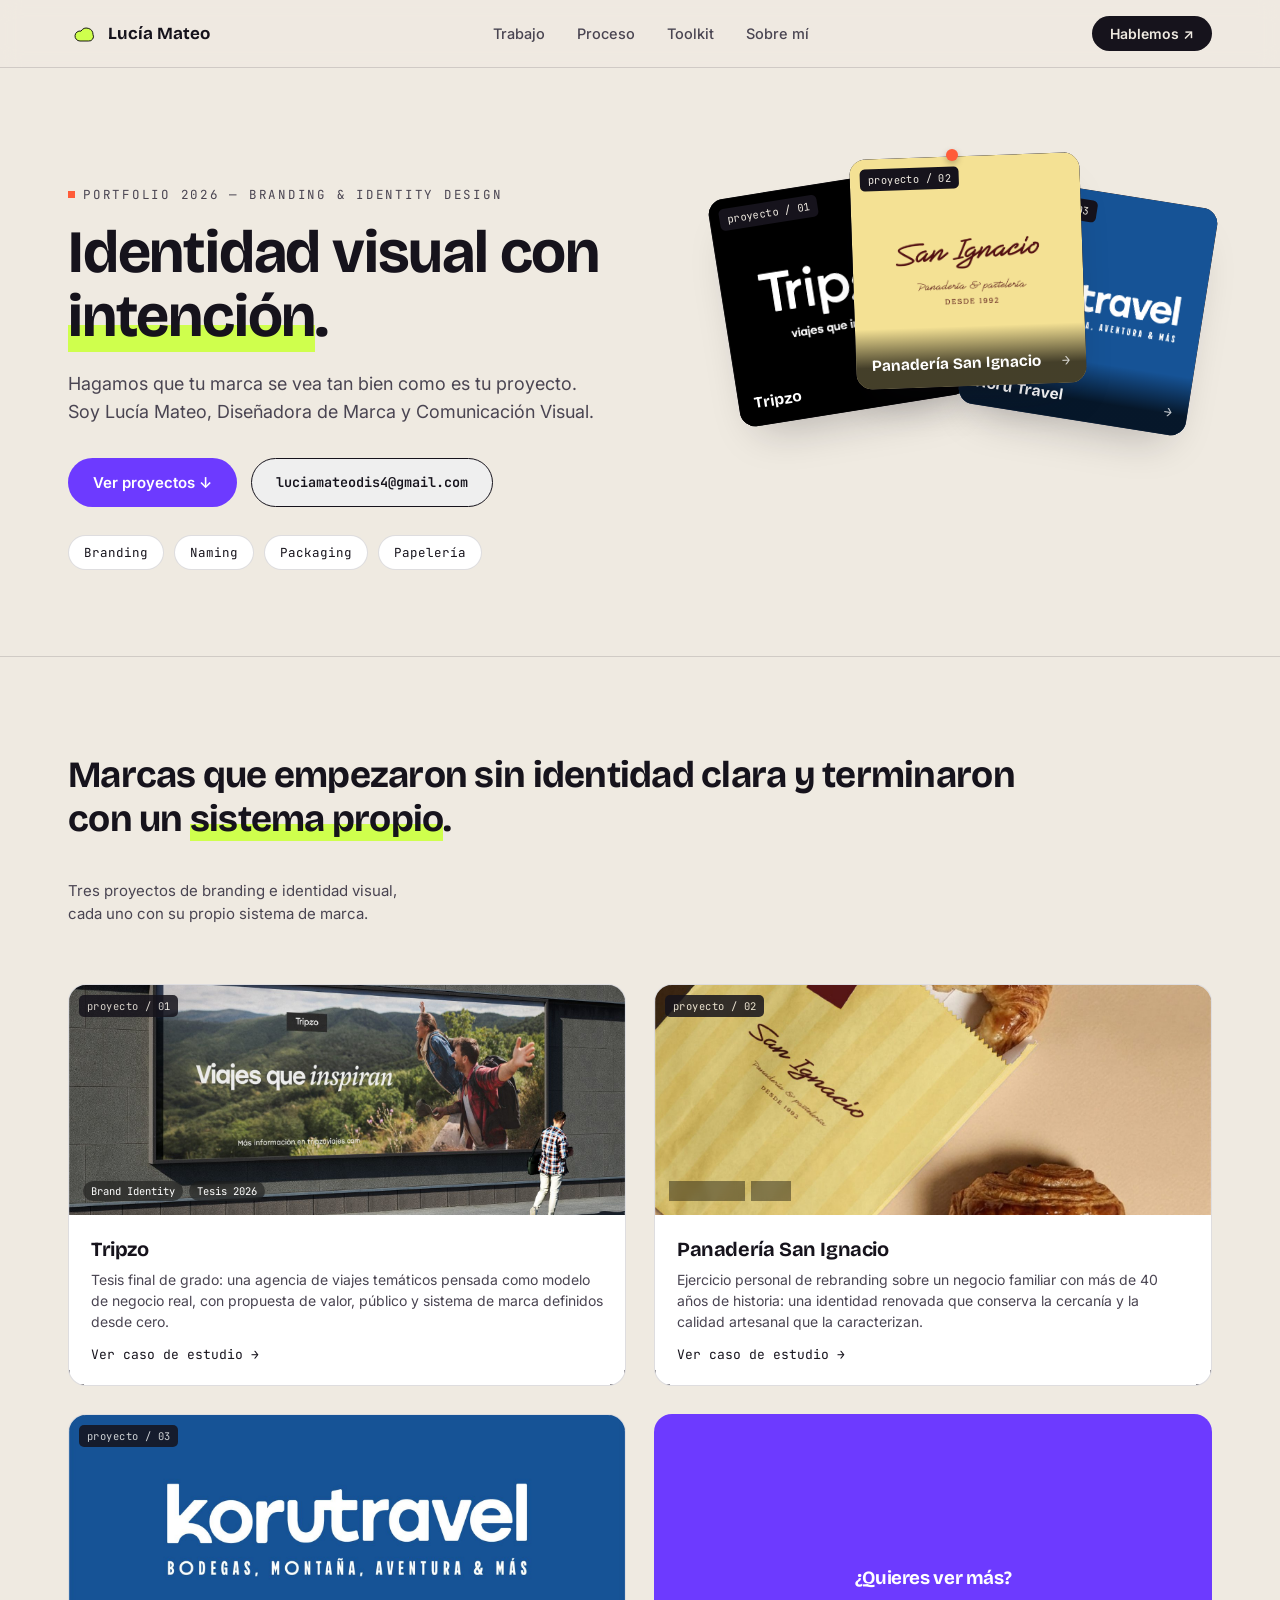
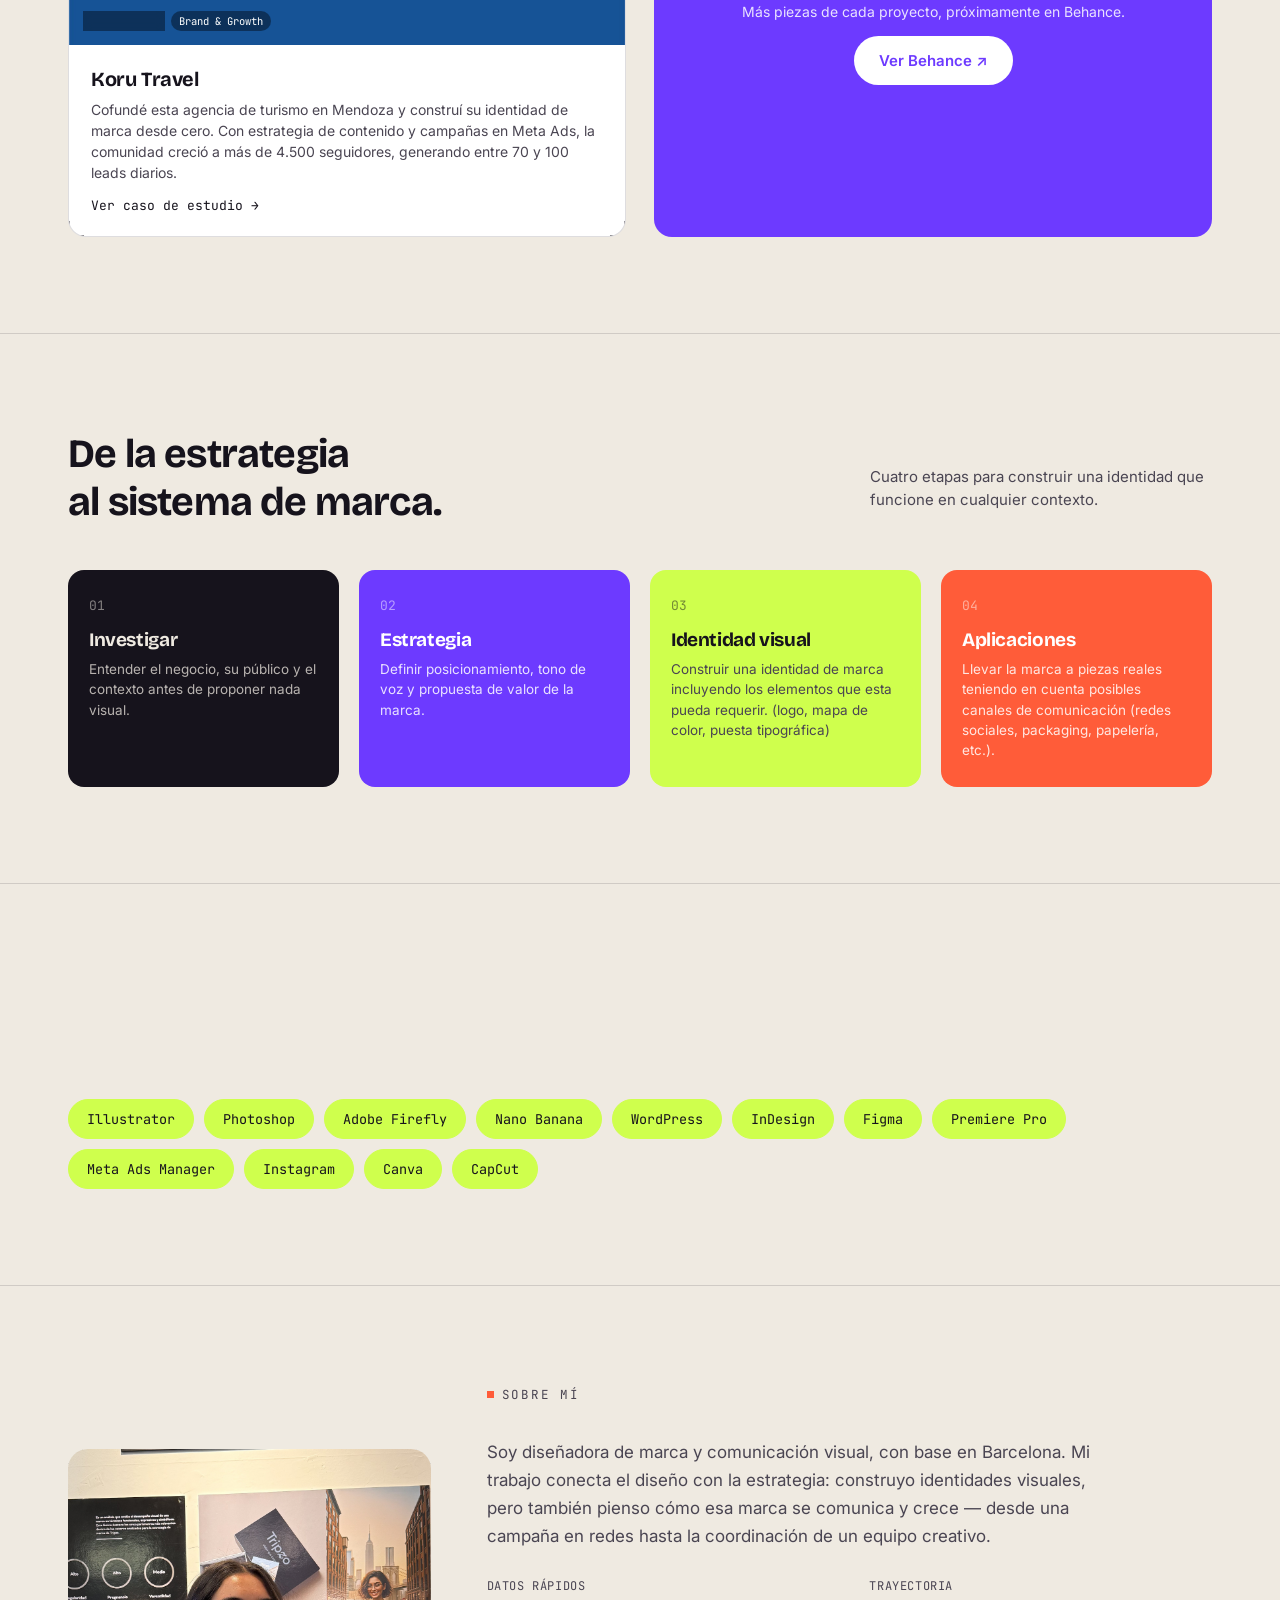
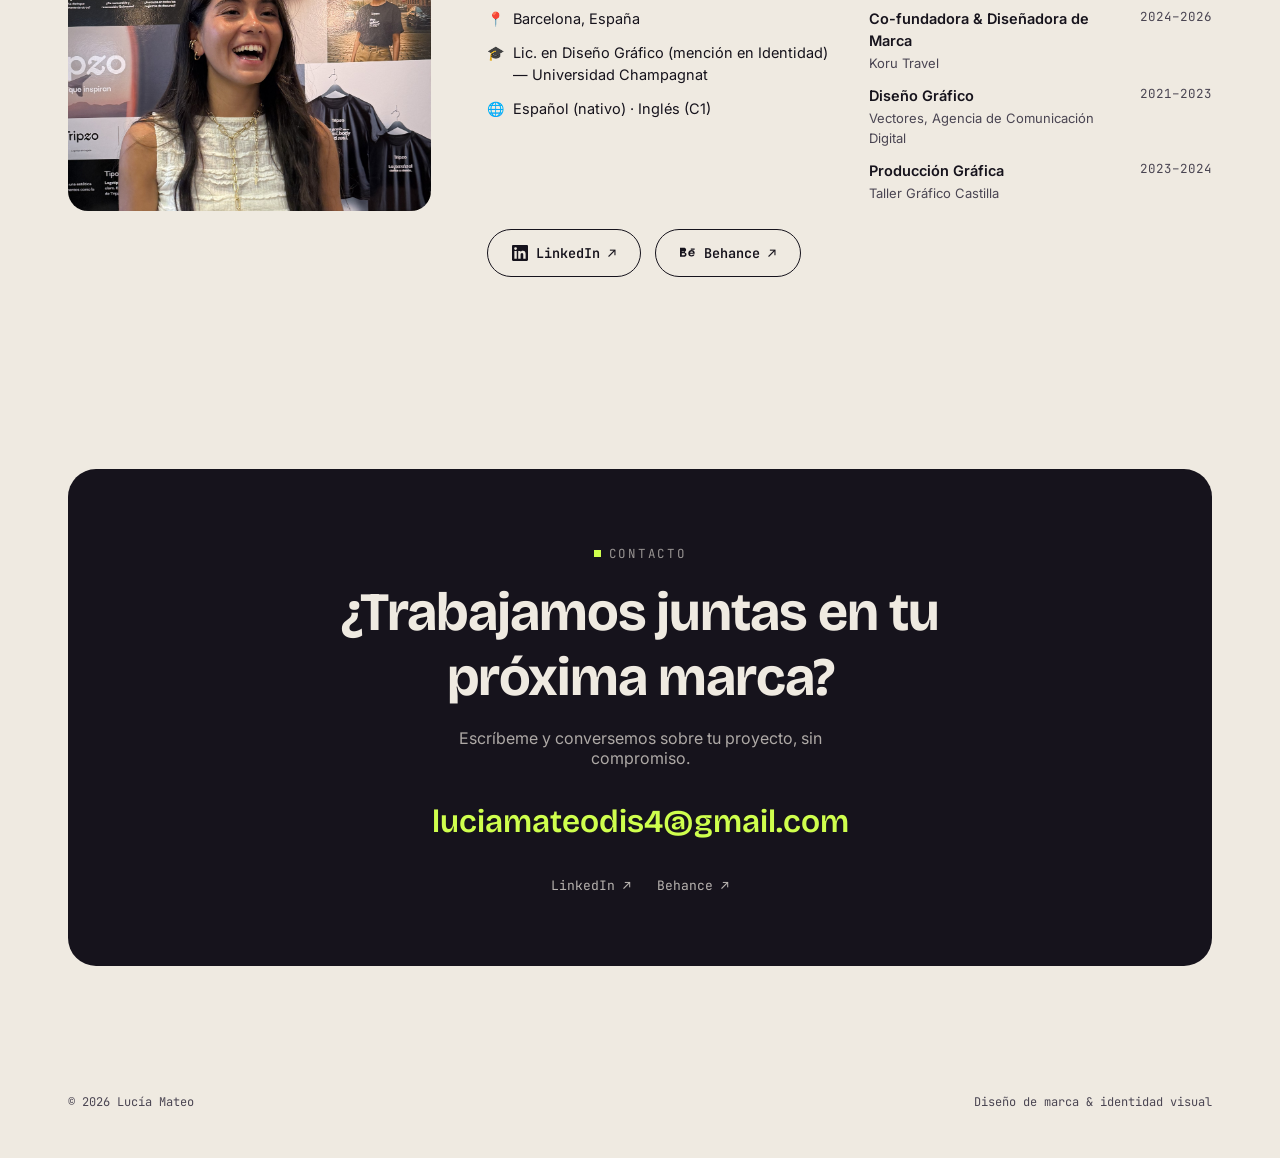
==== commit b31c8a50: "Ajustes finales: favicon, toolkit, sección sobre mí" ====
--- a/index.html
+++ b/index.html
@@ -13,7 +13,7 @@
 <meta property="og:url" content="https://mmateolucia-art.github.io/portfolio-lucia/">
 <meta property="og:title" content="Lucía Mateo — Diseñadora de Marca y Comunicación Visual">
 <meta property="og:description" content="Portfolio de Lucía Mateo, Diseñadora de Marca y Comunicación Visual: investigación, estrategia, sistema visual y aplicaciones de marca.">
-<meta property="og:image" content="https://cdn.myportfolio.com/95ef7bb7-5c14-4b65-9e2f-064f69b34ddf/188fa407-0d15-4725-ad2d-2b0a0251a399_rwc_423x0x3004x2253x3004.jpg">
+<meta property="og:image" content="assets/images/lucia-perfil.jpg">
 
 <meta name="twitter:card" content="summary_large_image">
 <meta name="twitter:title" content="Lucía Mateo — Diseñadora de Marca y Comunicación Visual">
@@ -21,7 +21,7 @@
 <meta name="twitter:image" content="https://cdn.myportfolio.com/95ef7bb7-5c14-4b65-9e2f-064f69b34ddf/188fa407-0d15-4725-ad2d-2b0a0251a399_rwc_423x0x3004x2253x3004.jpg">
 
 <meta name="theme-color" content="#EFEAE1">
-<link rel="icon" type="image/svg+xml" href="assets/favicon.svg">
+<link rel="icon" type="image/svg+xml" href="assets/favicon.svg?v=2">
 
 <link rel="preconnect" href="https://fonts.googleapis.com">
 <link rel="preconnect" href="https://fonts.gstatic.com" crossorigin>
@@ -33,7 +33,11 @@
 <header class="nav">
   <div class="nav-inner">
     <a href="#top" class="logo">
-      <span class="logo-mark">LM</span>
+      <span class="logo-mark">
+        <svg viewBox="0 0 24 24" aria-hidden="true">
+          <path fill="#CFFF4D" stroke="#000000" stroke-width="0.9" stroke-linejoin="round" d="M17.5 19H9a5 5 0 1 1 1.02-9.9A6.5 6.5 0 0 1 22 12.5a4.5 4.5 0 0 1-4.5 6.5Z"/>
+        </svg>
+      </span>
       Lucía Mateo
     </a>
     <nav class="links" id="mobileNav">
@@ -211,13 +215,19 @@
         <h2>Toolkit</h2>
         <p>Lo que uso a diario para llevar una marca del concepto a la pieza final.</p>
       </div>
-      <div class="toolbar reveal">
-        <span class="chip">Illustrator</span>
-        <span class="chip">Photoshop</span>
-        <span class="chip">InDesign</span>
-        <span class="chip">Procreate</span>
-        <span class="chip">Lightroom</span>
-        <span class="chip">Behance</span>
+      <div class="chip-row reveal">
+        <span class="chip chip-lime mono">Illustrator</span>
+        <span class="chip chip-lime mono">Photoshop</span>
+        <span class="chip chip-lime mono">Adobe Firefly</span>
+        <span class="chip chip-lime mono">Nano Banana</span>
+        <span class="chip chip-lime mono">WordPress</span>
+        <span class="chip chip-lime mono">InDesign</span>
+        <span class="chip chip-lime mono">Figma</span>
+        <span class="chip chip-lime mono">Premiere Pro</span>
+        <span class="chip chip-lime mono">Meta Ads Manager</span>
+        <span class="chip chip-lime mono">Instagram</span>
+        <span class="chip chip-lime mono">Canva</span>
+        <span class="chip chip-lime mono">CapCut</span>
       </div>
     </div>
   </section>
@@ -228,10 +238,9 @@
   <section class="pad" id="sobre-mi">
     <div class="wrap">
       <div class="about-grid">
-        <div class="avatar frame" aria-hidden="true">
-          <span class="corner tl"></span><span class="corner tr"></span><span class="corner bl"></span><span class="corner br"></span>
-          <span class="frame-tag">foto / perfil</span>
-          <span class="frame-dim">480 × 480</span>
+        <div class="avatar frame">
+          <span class="corner tl"></span><span class="corner tr"></span><span class="corner bl"></span><span class="corner br"></span>
+          <img src="assets/images/lucia-perfil.jpg" alt="Lucía Mateo, diseñadora de marca y comunicación visual">
         </div>
         <div class="about-copy">
           <div class="eyebrow">sobre mí</div>
@@ -241,27 +250,33 @@
             <div class="fact-col">
               <div class="fact-label mono">Datos rápidos</div>
               <ul class="fact-list">
-                <li>Barcelona, España</li>
-                <li>Lic. en Diseño Gráfico (mención en Identidad) — Universidad Champagnat</li>
-                <li>Español (nativo) · Inglés (C1)</li>
+                <li><span class="fact-icon" aria-hidden="true">📍</span>Barcelona, España</li>
+                <li><span class="fact-icon" aria-hidden="true">🎓</span>Lic. en Diseño Gráfico (mención en Identidad) — Universidad Champagnat</li>
+                <li><span class="fact-icon" aria-hidden="true">🌐</span>Español (nativo) · Inglés (C1)</li>
               </ul>
             </div>
             <div class="fact-col">
               <div class="fact-label mono">Trayectoria</div>
               <ul class="fact-list timeline">
                 <li>
-                  <span class="role">Co-fundadora &amp; Diseñadora de Marca</span>
-                  <span class="org">Koru Travel</span>
+                  <div class="timeline-info">
+                    <span class="role">Co-fundadora &amp; Diseñadora de Marca</span>
+                    <span class="org">Koru Travel</span>
+                  </div>
                   <span class="dates mono">2024–2026</span>
                 </li>
                 <li>
-                  <span class="role">Diseño Gráfico</span>
-                  <span class="org">Vectores, Agencia de Comunicación Digital</span>
+                  <div class="timeline-info">
+                    <span class="role">Diseño Gráfico</span>
+                    <span class="org">Vectores, Agencia de Comunicación Digital</span>
+                  </div>
                   <span class="dates mono">2021–2023</span>
                 </li>
                 <li>
-                  <span class="role">Producción Gráfica</span>
-                  <span class="org">Taller Gráfico Castilla</span>
+                  <div class="timeline-info">
+                    <span class="role">Producción Gráfica</span>
+                    <span class="org">Taller Gráfico Castilla</span>
+                  </div>
                   <span class="dates mono">2023–2024</span>
                 </li>
               </ul>
@@ -269,8 +284,14 @@
           </div>
 
           <div class="about-links">
-            <a href="https://www.linkedin.com/in/lucia-mateo-dis4/" target="_blank" rel="noopener">LinkedIn ↗</a>
-            <a href="https://www.behance.net/luciamateo" target="_blank" rel="noopener">Behance ↗</a>
+            <a href="https://www.linkedin.com/in/lucia-mateo-dis4/" target="_blank" rel="noopener" class="btn btn-ghost">
+              <svg width="16" height="16" viewBox="0 0 24 24" fill="currentColor" aria-hidden="true"><path d="M20.45 20.45h-3.56v-5.57c0-1.33-.03-3.04-1.85-3.04-1.85 0-2.14 1.44-2.14 2.94v5.67H9.34V9h3.41v1.56h.05c.48-.9 1.64-1.85 3.38-1.85 3.6 0 4.27 2.37 4.27 5.46v6.28zM5.34 7.43a2.07 2.07 0 1 1 0-4.14 2.07 2.07 0 0 1 0 4.14zM7.12 20.45H3.56V9h3.56v11.45zM22.22 0H1.78C.8 0 0 .78 0 1.75v20.5C0 23.22.8 24 1.78 24h20.44C23.2 24 24 23.22 24 22.25V1.75C24 .78 23.2 0 22.22 0z"/></svg>
+              LinkedIn ↗
+            </a>
+            <a href="https://www.behance.net/luciamateo" target="_blank" rel="noopener" class="btn btn-ghost">
+              <svg width="16" height="16" viewBox="0 0 24 24" fill="currentColor" aria-hidden="true"><path d="M6.94 8.86H2V6.98h4.94v1.88zM22 12.66c0 .17 0 .34-.02.5h-6.84c.07 1.46.87 2.4 2.33 2.4 1.05 0 1.75-.49 1.98-1.15h2.34c-.42 1.9-1.98 2.99-4.4 2.99-3.18 0-4.98-1.89-4.98-5.02 0-3 1.91-5.06 4.9-5.06 3.05 0 4.7 1.69 4.69 4.34zm-2.51-1.1c-.08-1.15-.87-1.94-1.98-1.94-1.26 0-1.97.75-2.13 1.94h4.11zM7.62 11.6c1.44.31 2.14 1.12 2.14 2.62 0 2.46-1.95 3.55-4.5 3.55H0V4.17h5.31c2.35 0 3.9.95 3.9 3.08 0 1.16-.49 1.91-1.35 2.35H7.63zM2.7 9.62h2.4c1.1 0 1.7-.47 1.7-1.34 0-.96-.79-1.28-1.77-1.28H2.7v2.62zm2.66 5.68c1.17 0 2.03-.45 2.03-1.55 0-1-.74-1.5-1.94-1.5H2.7v3.05h2.66zM16.19 5.4H22v1.8h-5.81V5.4z"/></svg>
+              Behance ↗
+            </a>
           </div>
         </div>
       </div>
--- a/assets/style.css
+++ b/assets/style.css
@@ -86,7 +86,8 @@
   header.nav{ position:sticky; top:0; z-index:50; backdrop-filter:blur(10px); background:rgba(239,234,225,.82); border-bottom:1px solid var(--line); }
   .nav-inner{ display:flex; align-items:center; justify-content:space-between; padding:16px 28px; max-width:var(--maxw); margin:0 auto; }
   .logo{ display:flex; align-items:center; gap:10px; font-family:'Bricolage Grotesque', sans-serif; font-weight:700; font-size:17px; text-decoration:none; }
-  .logo-mark{ width:30px; height:30px; background:var(--violet); border-radius:8px; color:#fff; display:flex; align-items:center; justify-content:center; font-family:'JetBrains Mono', monospace; font-size:12px; flex:none; }
+  .logo-mark{ width:30px; height:30px; color:var(--lime); display:flex; align-items:center; justify-content:center; flex:none; }
+  .logo-mark svg{ width:80%; height:80%; }
   nav.links{ display:flex; gap:32px; font-size:14.5px; font-weight:500; }
   nav.links a{ text-decoration:none; color:var(--ink-soft); transition:color .2s; }
   nav.links a:hover{ color:var(--ink); }
@@ -226,7 +227,6 @@
   .step.st4{ background:var(--coral); color:#fff; border-color:transparent; } .step.st4 p{color:rgba(255,255,255,.85);}
 
   /* ---------- toolkit ---------- */
-  .toolbar{ display:flex; gap:12px; flex-wrap:wrap; }
   .chip{ font-family:'JetBrains Mono', monospace; font-size:13.5px; padding:10px 18px; border-radius:100px; border:1.5px solid var(--line); background:var(--paper); }
   .chip-row{ display:flex; gap:10px; flex-wrap:wrap; }
   .chip-lime{ background:var(--lime); border-color:var(--lime); color:var(--ink); }
@@ -234,11 +234,27 @@
   /* ---------- about ---------- */
   .about-grid{ display:grid; grid-template-columns:.5fr 1fr; gap:56px; align-items:center; }
   @media (max-width:800px){ .about-grid{grid-template-columns:1fr;} }
-  .avatar{ width:100%; aspect-ratio:1/1; border-radius:20px; background:conic-gradient(from 140deg, var(--violet), var(--sky), var(--coral), var(--lime), var(--violet)); }
+  .avatar{ width:100%; aspect-ratio:1/1; border-radius:20px; overflow:hidden; background:conic-gradient(from 140deg, var(--violet), var(--sky), var(--coral), var(--lime), var(--violet)); }
+  .avatar img{ width:100%; height:100%; object-fit:cover; display:block; }
   .about-copy p{ font-size:17px; line-height:1.65; color:var(--ink-soft); max-width:58ch; }
+
+  .about-facts{ display:grid; grid-template-columns:1fr 1fr; gap:40px; margin:28px 0 26px; }
+  @media (max-width:600px){ .about-facts{ grid-template-columns:1fr; gap:24px; } }
+  .fact-label{ font-size:12px; letter-spacing:.05em; text-transform:uppercase; color:var(--ink-soft); margin-bottom:14px; }
+  .fact-list{ list-style:none; margin:0; padding:0; display:flex; flex-direction:column; gap:12px; }
+  .fact-list li{ font-size:14.5px; line-height:1.5; color:var(--ink); }
+
+  .fact-list:not(.timeline) li{ display:flex; align-items:flex-start; gap:9px; }
+  .fact-icon{ flex:none; font-size:14px; line-height:1.5; }
+
+  .timeline li{ display:flex; justify-content:space-between; align-items:flex-start; gap:12px; }
+  .timeline-info{ display:flex; flex-direction:column; gap:2px; }
+  .timeline .role{ font-weight:600; }
+  .timeline .org{ font-size:13px; color:var(--ink-soft); }
+  .timeline .dates{ flex:none; font-size:12.5px; color:var(--ink-soft); white-space:nowrap; }
+
   .about-links{ margin-top:26px; display:flex; gap:14px; flex-wrap:wrap; }
-  .about-links a{ font-family:'JetBrains Mono', monospace; font-size:13px; text-decoration:none; padding:10px 16px; border-radius:100px; border:1.5px solid var(--ink); }
-  .about-links a:hover{ background:var(--ink); color:var(--canvas); }
+  .about-links .btn svg{ flex:none; }
   /* ---------- contact ---------- */
   .contact{ background:var(--ink); color:var(--canvas); border-radius:28px; padding:72px 40px; text-align:center; margin:0 auto; }
   .contact .eyebrow{ color:rgba(239,234,225,.6); }
@@ -461,9 +477,13 @@
   .gallery-collage .gc-top-1{ grid-column:2; grid-row:1; aspect-ratio:4/3; }
   .gallery-collage .gc-top-2{ grid-column:3; grid-row:1; aspect-ratio:5/4; }
   .gallery-collage .gc-wide{ grid-column:2 / 4; grid-row:2; aspect-ratio:16/9; }
+  .gallery-collage .gc-tall.gallery-stack{ display:flex; flex-direction:column; gap:20px; }
+  .gallery-stack .gallery-collage-item{ flex:1 1 0; min-height:0; }
   @media (max-width:700px){
     .gallery-collage{ grid-template-columns:1fr; grid-template-rows:none; }
     .gallery-collage .gc-tall{ grid-column:auto; grid-row:auto; aspect-ratio:4/5; }
+    .gallery-collage .gc-tall.gallery-stack{ aspect-ratio:auto; }
+    .gallery-stack .gallery-collage-item{ flex:none; aspect-ratio:4/3; }
     .gallery-collage .gc-top-1,
     .gallery-collage .gc-top-2{ grid-column:auto; grid-row:auto; }
     .gallery-collage .gc-wide{ grid-column:auto; grid-row:auto; }
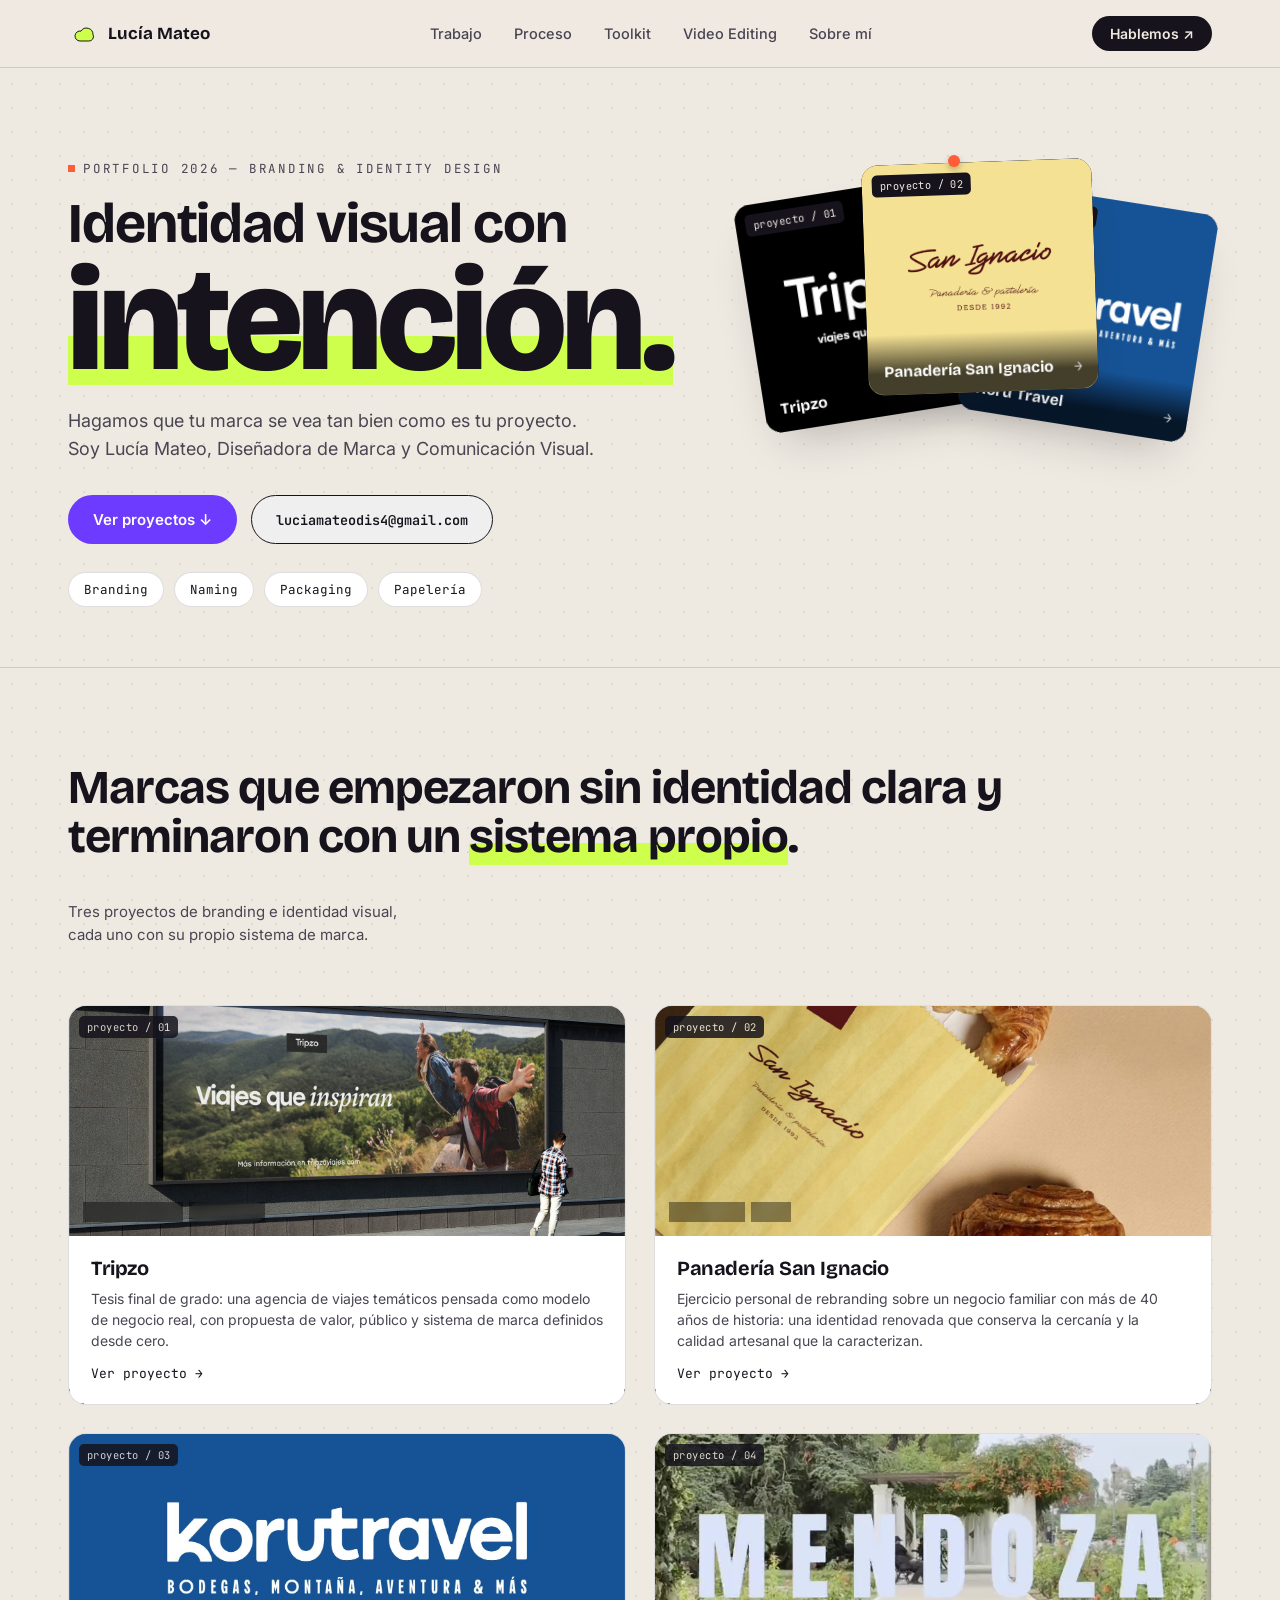
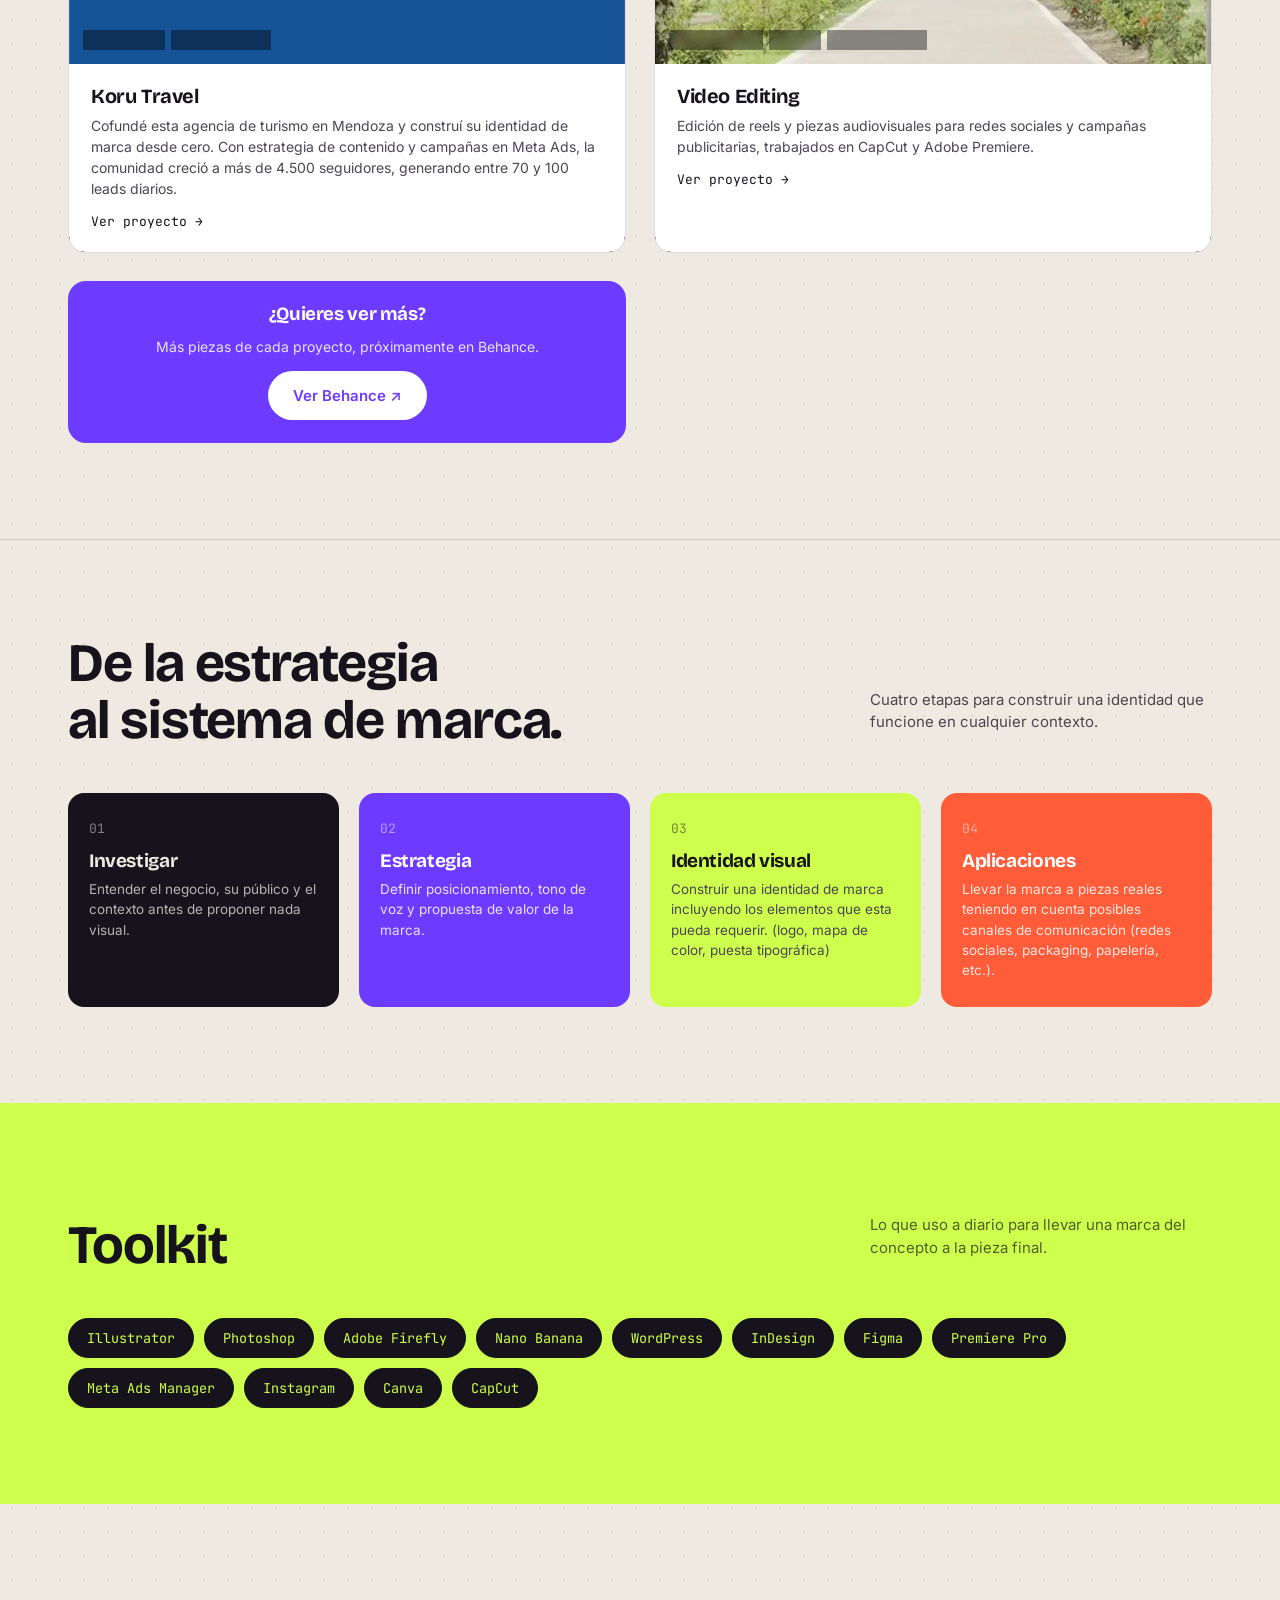
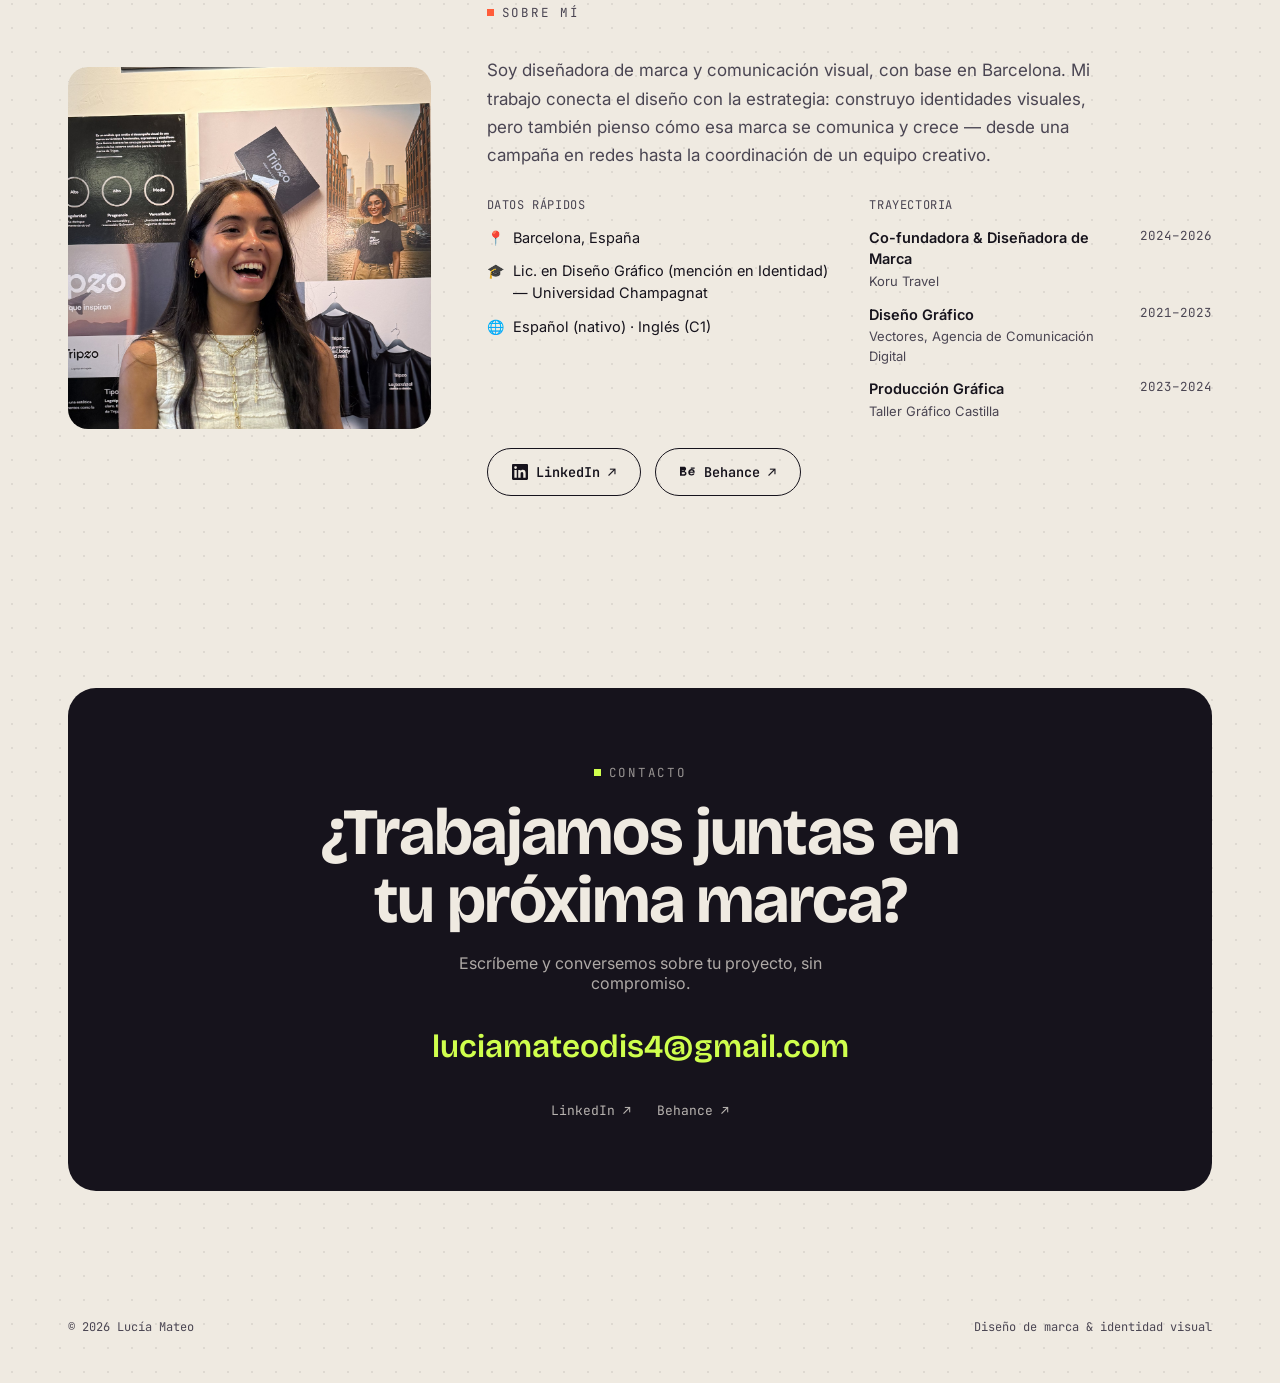
==== commit c9af0d08: "Agrego página Video Editing con videos de Koru Travel y Tripzo" ====
--- a/index.html
+++ b/index.html
@@ -44,6 +44,7 @@
       <a href="#trabajo">Trabajo</a>
       <a href="#proceso">Proceso</a>
       <a href="#toolkit">Toolkit</a>
+      <a href="video-editing.html">Video Editing</a>
       <a href="#sobre-mi">Sobre mí</a>
     </nav>
     <a href="#contacto" class="nav-cta">Hablemos ↗</a>
@@ -60,7 +61,7 @@
     <div class="wrap hero-grid">
       <div>
         <div class="eyebrow">portfolio 2026 — branding &amp; identity design</div>
-        <h1>Identidad visual con <span class="hl">intención</span>.</h1>
+        <h1>Identidad visual con <span class="hl">intención.</span></h1>
         <p class="sub">Hagamos que tu marca se vea tan bien como es tu proyecto. Soy Lucía Mateo, Diseñadora de Marca y Comunicación Visual.</p>
         <div class="hero-ctas">
           <a href="#trabajo" class="btn btn-primary">Ver proyectos ↓</a>
@@ -128,7 +129,7 @@
           <div class="proj-body">
             <h3>Tripzo</h3>
             <p>Tesis final de grado: una agencia de viajes temáticos pensada como modelo de negocio real, con propuesta de valor, público y sistema de marca definidos desde cero.</p>
-            <div class="proj-arrow">Ver caso de estudio →</div>
+            <div class="proj-arrow">Ver proyecto →</div>
           </div>
         </a>
 
@@ -142,7 +143,7 @@
           <div class="proj-body">
             <h3>Panadería San Ignacio</h3>
             <p>Ejercicio personal de rebranding sobre un negocio familiar con más de 40 años de historia: una identidad renovada que conserva la cercanía y la calidad artesanal que la caracterizan.</p>
-            <div class="proj-arrow">Ver caso de estudio →</div>
+            <div class="proj-arrow">Ver proyecto →</div>
           </div>
         </a>
 
@@ -156,7 +157,21 @@
           <div class="proj-body">
             <h3>Koru Travel</h3>
             <p>Cofundé esta agencia de turismo en Mendoza y construí su identidad de marca desde cero. Con estrategia de contenido y campañas en Meta Ads, la comunidad creció a más de 4.500 seguidores, generando entre 70 y 100 leads diarios.</p>
-            <div class="proj-arrow">Ver caso de estudio →</div>
+            <div class="proj-arrow">Ver proyecto →</div>
+          </div>
+        </a>
+
+        <a class="proj frame reveal" href="video-editing.html">
+          <span class="corner tl"></span><span class="corner tr"></span><span class="corner bl"></span><span class="corner br"></span>
+          <span class="frame-tag">proyecto / 04</span>
+          <div class="proj-thumb">
+            <img src="assets/images/koru-video-5-publicidad-poster.jpg" alt="Pieza de publicidad en video de Koru Travel" loading="lazy">
+            <div class="tags"><span>Video Editing</span><span>CapCut</span><span>Adobe Premiere</span></div>
+          </div>
+          <div class="proj-body">
+            <h3>Video Editing</h3>
+            <p>Edición de reels y piezas audiovisuales para redes sociales y campañas publicitarias, trabajados en CapCut y Adobe Premiere.</p>
+            <div class="proj-arrow">Ver proyecto →</div>
           </div>
         </a>
 
@@ -206,10 +221,8 @@
     </div>
   </section>
 
-  <hr class="divider">
-
   <!-- TOOLKIT -->
-  <section class="pad" id="toolkit">
+  <section class="pad section-lime" id="toolkit">
     <div class="wrap">
       <div class="section-head reveal">
         <h2>Toolkit</h2>
@@ -231,8 +244,6 @@
       </div>
     </div>
   </section>
-
-  <hr class="divider">
 
   <!-- ABOUT -->
   <section class="pad" id="sobre-mi">
--- a/assets/style.css
+++ b/assets/style.css
@@ -17,16 +17,29 @@
   html{scroll-behavior:smooth;}
   body{
     margin:0;
+    position:relative;
     background:var(--canvas);
     color:var(--ink);
     font-family:'Inter',sans-serif;
     -webkit-font-smoothing:antialiased;
     overflow-x:hidden;
   }
+  @keyframes pageFadeIn{ from{ opacity:0; transform:translateY(8px); } to{ opacity:1; transform:none; } }
+  .js body{ animation:pageFadeIn .8s ease both; }
+  body::before{
+    content:"";
+    position:fixed; inset:0;
+    background-image: radial-gradient(var(--ink) 1px, transparent 1px);
+    background-size: 24px 24px;
+    opacity:.08;
+    pointer-events:none;
+    z-index:-1;
+  }
   h1,h2,h3{
     font-family:'Bricolage Grotesque', sans-serif;
     margin:0;
     letter-spacing:-0.02em;
+    line-height:1.08;
   }
   .mono{ font-family:'JetBrains Mono', monospace; }
   a{color:inherit;}
@@ -80,6 +93,7 @@
   .js .reveal:nth-child(4){ transition-delay:.24s; }
   @media (prefers-reduced-motion: reduce){
     .reveal, .js .reveal{ opacity:1 !important; transform:none !important; transition:none !important; }
+    .js body{ animation:none !important; }
   }
 
   /* ---------- nav ---------- */
@@ -91,8 +105,22 @@
   nav.links{ display:flex; gap:32px; font-size:14.5px; font-weight:500; }
   nav.links a{ text-decoration:none; color:var(--ink-soft); transition:color .2s; }
   nav.links a:hover{ color:var(--ink); }
-  .nav-cta{ background:var(--ink); color:var(--canvas); padding:9px 18px; border-radius:100px; font-size:14px; font-weight:600; text-decoration:none; white-space:nowrap; }
-  .nav-cta:hover{ background:var(--violet); }
+  .nav-cta{
+    position:relative; isolation:isolate; overflow:hidden;
+    background:var(--ink); color:var(--canvas);
+    padding:9px 18px; border-radius:100px; font-size:14px; font-weight:600;
+    text-decoration:none; white-space:nowrap;
+    transition:color .35s ease;
+  }
+  .nav-cta::before{
+    content:""; position:absolute; left:50%; top:50%; z-index:-1;
+    width:14px; height:14px; border-radius:50%;
+    background:var(--coral);
+    transform:translate(-50%,-50%) scale(0);
+    transition:transform .5s cubic-bezier(.16,1,.3,1);
+  }
+  .nav-cta:hover, .nav-cta:focus-visible{ color:#fff; }
+  .nav-cta:hover::before, .nav-cta:focus-visible::before{ transform:translate(-50%,-50%) scale(15); }
 
   .burger{
     display:none;
@@ -128,8 +156,17 @@
   /* ---------- hero ---------- */
   .hero{ padding:88px 0 60px; position:relative; }
   .hero-grid{ display:grid; grid-template-columns: 1.05fr .95fr; gap:48px; align-items:center; }
-  .hero h1{ font-size:clamp(36px, 5vw, 60px); line-height:1.06; font-weight:700; }
+  .hero h1{ font-size:clamp(34px, 4.8vw, 56px); line-height:1.04; font-weight:700; }
   .hl{ background:linear-gradient(180deg, transparent 62%, var(--lime) 62%); }
+  /* editorial treatment: the hero's highlighted word steps way up in scale for more impact */
+  .hero h1 .hl{
+    display:block;
+    font-size:clamp(52px, 12vw, 148px);
+    line-height:.88;
+    font-weight:800;
+    letter-spacing:-0.03em;
+    margin-top:2px;
+  }
   .hero p.sub{ margin-top:22px; font-size:18px; line-height:1.55; color:var(--ink-soft); max-width:48ch; }
   .hero-ctas{ margin-top:32px; display:flex; gap:14px; flex-wrap:wrap; }
   .hero-services{ margin-top:28px; display:flex; gap:10px; flex-wrap:wrap; }
@@ -189,8 +226,8 @@
 
   /* ---------- section headers ---------- */
   .section-head{ display:flex; justify-content:space-between; align-items:end; gap:24px; margin-bottom:44px; flex-wrap:wrap; }
-  .section-head h2{ font-size:clamp(26px,3.4vw,40px); max-width:22ch; font-weight:700; }
-  .section-head h2.h2-work{ font-size:clamp(23px,3.1vw,37px); max-width:40ch; }
+  .section-head h2{ font-size:clamp(30px,4.4vw,54px); max-width:22ch; font-weight:700; line-height:1.04; }
+  .section-head h2.h2-work{ font-size:clamp(27px,3.9vw,47px); max-width:40ch; }
   .section-head p{ color:var(--ink-soft); max-width:38ch; font-size:15px; line-height:1.5; }
   .section-head.section-head-balanced{ align-items:center; }
   .section-head.section-head-tight{ margin-bottom:20px; }
@@ -200,8 +237,8 @@
   /* ---------- work grid ---------- */
   .work-grid{ display:grid; grid-template-columns:repeat(2, 1fr); gap:28px; }
   @media (max-width:760px){ .work-grid{grid-template-columns:1fr;} }
-  .proj{ background:var(--paper); border-radius:var(--radius); border:1px solid var(--line); overflow:hidden; text-decoration:none; color:var(--ink); display:block; transition:transform .25s ease, box-shadow .25s ease; }
-  .proj:hover{ transform:translateY(-4px); box-shadow:0 24px 44px -22px rgba(22,19,28,.3); }
+  .proj{ background:var(--paper); border-radius:var(--radius); border:1px solid var(--line); overflow:hidden; text-decoration:none; color:var(--ink); display:block; transition:transform .35s cubic-bezier(.2,.8,.2,1), box-shadow .35s ease; }
+  .proj:hover, .proj:focus-visible{ transform:translateY(-6px) scale(1.015); box-shadow:0 28px 48px -22px rgba(22,19,28,.32); }
   .proj-thumb{ height:230px; position:relative; overflow:hidden; background:var(--ink); }
   .proj-thumb img{ width:100%; height:100%; object-fit:cover; transition:transform .5s ease; }
   .proj:hover .proj-thumb img{ transform:scale(1.05); }
@@ -229,7 +266,15 @@
   /* ---------- toolkit ---------- */
   .chip{ font-family:'JetBrains Mono', monospace; font-size:13.5px; padding:10px 18px; border-radius:100px; border:1.5px solid var(--line); background:var(--paper); }
   .chip-row{ display:flex; gap:10px; flex-wrap:wrap; }
-  .chip-lime{ background:var(--lime); border-color:var(--lime); color:var(--ink); }
+  .chip-lime{ background:var(--lime); border-color:var(--lime); color:var(--ink); transition:background .25s ease, color .25s ease, border-color .25s ease, transform .2s ease; }
+  .chip-lime:hover{ background:var(--ink); color:var(--lime); border-color:var(--ink); transform:translateY(-2px); }
+
+  /* ---------- solid color block section (e.g. Toolkit) ---------- */
+  .section-lime{ background:var(--lime); color:var(--ink); }
+  .section-lime .section-head p{ color:rgba(22,19,28,.68); }
+  .section-lime .eyebrow{ color:rgba(22,19,28,.6); }
+  .section-lime .chip-lime{ background:var(--ink); color:var(--lime); border-color:var(--ink); }
+  .section-lime .chip-lime:hover{ background:var(--paper); color:var(--ink); border-color:var(--ink); }
 
   /* ---------- about ---------- */
   .about-grid{ display:grid; grid-template-columns:.5fr 1fr; gap:56px; align-items:center; }
@@ -259,7 +304,7 @@
   .contact{ background:var(--ink); color:var(--canvas); border-radius:28px; padding:72px 40px; text-align:center; margin:0 auto; }
   .contact .eyebrow{ color:rgba(239,234,225,.6); }
   .contact .eyebrow::before{ background:var(--lime); }
-  .contact h2{ font-size:clamp(30px,5vw,54px); max-width:18ch; margin:0 auto 18px; }
+  .contact h2{ font-size:clamp(34px,6vw,66px); max-width:16ch; margin:0 auto 18px; line-height:1.03; }
   .contact p.sub{ color:rgba(239,234,225,.7); font-size:16px; max-width:42ch; margin:0 auto 34px; }
   .big-email{ font-family:'Bricolage Grotesque', sans-serif; font-size:clamp(20px,3.6vw,32px); font-weight:600; color:var(--lime); text-decoration:none; border-bottom:2px solid transparent; word-break:break-word; }
   .big-email:hover{ border-color:var(--lime); }
@@ -286,15 +331,6 @@
   .breadcrumb:hover{ color:var(--ink); }
 
   .proj-hero{ padding:40px 0 20px; position:relative; }
-  .proj-hero::before{
-    content:"";
-    position:absolute; inset:0;
-    background-image: radial-gradient(var(--ink) 1px, transparent 1px);
-    background-size: 24px 24px;
-    opacity:.05;
-    pointer-events:none;
-  }
-  .proj-hero .wrap{ position:relative; z-index:1; }
 
   .proj-hero-tags{ display:flex; gap:8px; margin-bottom:20px; flex-wrap:wrap; }
   .proj-hero-tags span{
@@ -397,8 +433,10 @@
 
   /* ---------- showcase (full-bleed panoramic image) ---------- */
   .showcase.frame{ aspect-ratio:21/9; background:var(--paper); overflow:hidden; }
+  .showcase.frame.video-16-9{ aspect-ratio:16/9; }
   .showcase .placeholder-block{ position:absolute; inset:0; border:none; border-radius:0; display:flex; flex-direction:column; align-items:center; justify-content:center; }
   .showcase img{ width:100%; height:100%; object-fit:cover; display:block; }
+  .showcase video{ width:100%; height:100%; object-fit:cover; display:block; }
 
   /* ---------- showcase caption (two-column text below panoramic image) ---------- */
   .bts-grid{ display:grid; grid-template-columns:1fr 1fr; gap:40px; margin-top:32px; }
@@ -463,6 +501,22 @@
   .gallery .g-big{ grid-column:span 2; grid-row:span 2; aspect-ratio:auto; }
   @media (max-width:700px){ .gallery .g-big{ grid-column:auto; grid-row:auto; aspect-ratio:4/3; } }
 
+  .gallery-trio{ display:grid; grid-template-columns:repeat(3,1fr); gap:20px; margin-top:20px; }
+  @media (max-width:700px){ .gallery-trio{grid-template-columns:1fr;} }
+  .gallery-trio .gallery-item{ aspect-ratio:4/3; background:var(--paper); overflow:hidden; }
+  .gallery-trio .gallery-item img{ width:100%; height:100%; object-fit:cover; display:block; }
+
+  /* ---------- vertical video grid (9:16 reels, capped width so they don't stretch) ---------- */
+  .video-grid{ display:grid; grid-template-columns:repeat(3,1fr); gap:24px; margin-top:20px; }
+  .video-grid .video-item{ width:100%; max-width:280px; aspect-ratio:9/16; margin:0 auto; background:var(--paper); overflow:hidden; }
+  .video-grid .video-item video{ width:100%; height:100%; object-fit:cover; display:block; }
+  .video-grid.video-grid-single{ grid-template-columns:280px; justify-content:start; }
+  @media (max-width:900px){ .video-grid{ grid-template-columns:repeat(2,1fr); } }
+  @media (max-width:560px){
+    .video-grid, .video-grid.video-grid-single{ grid-template-columns:1fr; justify-content:stretch; }
+    .video-grid .video-item{ max-width:320px; }
+  }
+
   /* ---------- gallery collage (asymmetric: tall left + 2 top-right + 1 wide bottom-right) ---------- */
   .gallery-collage{
     display:grid;
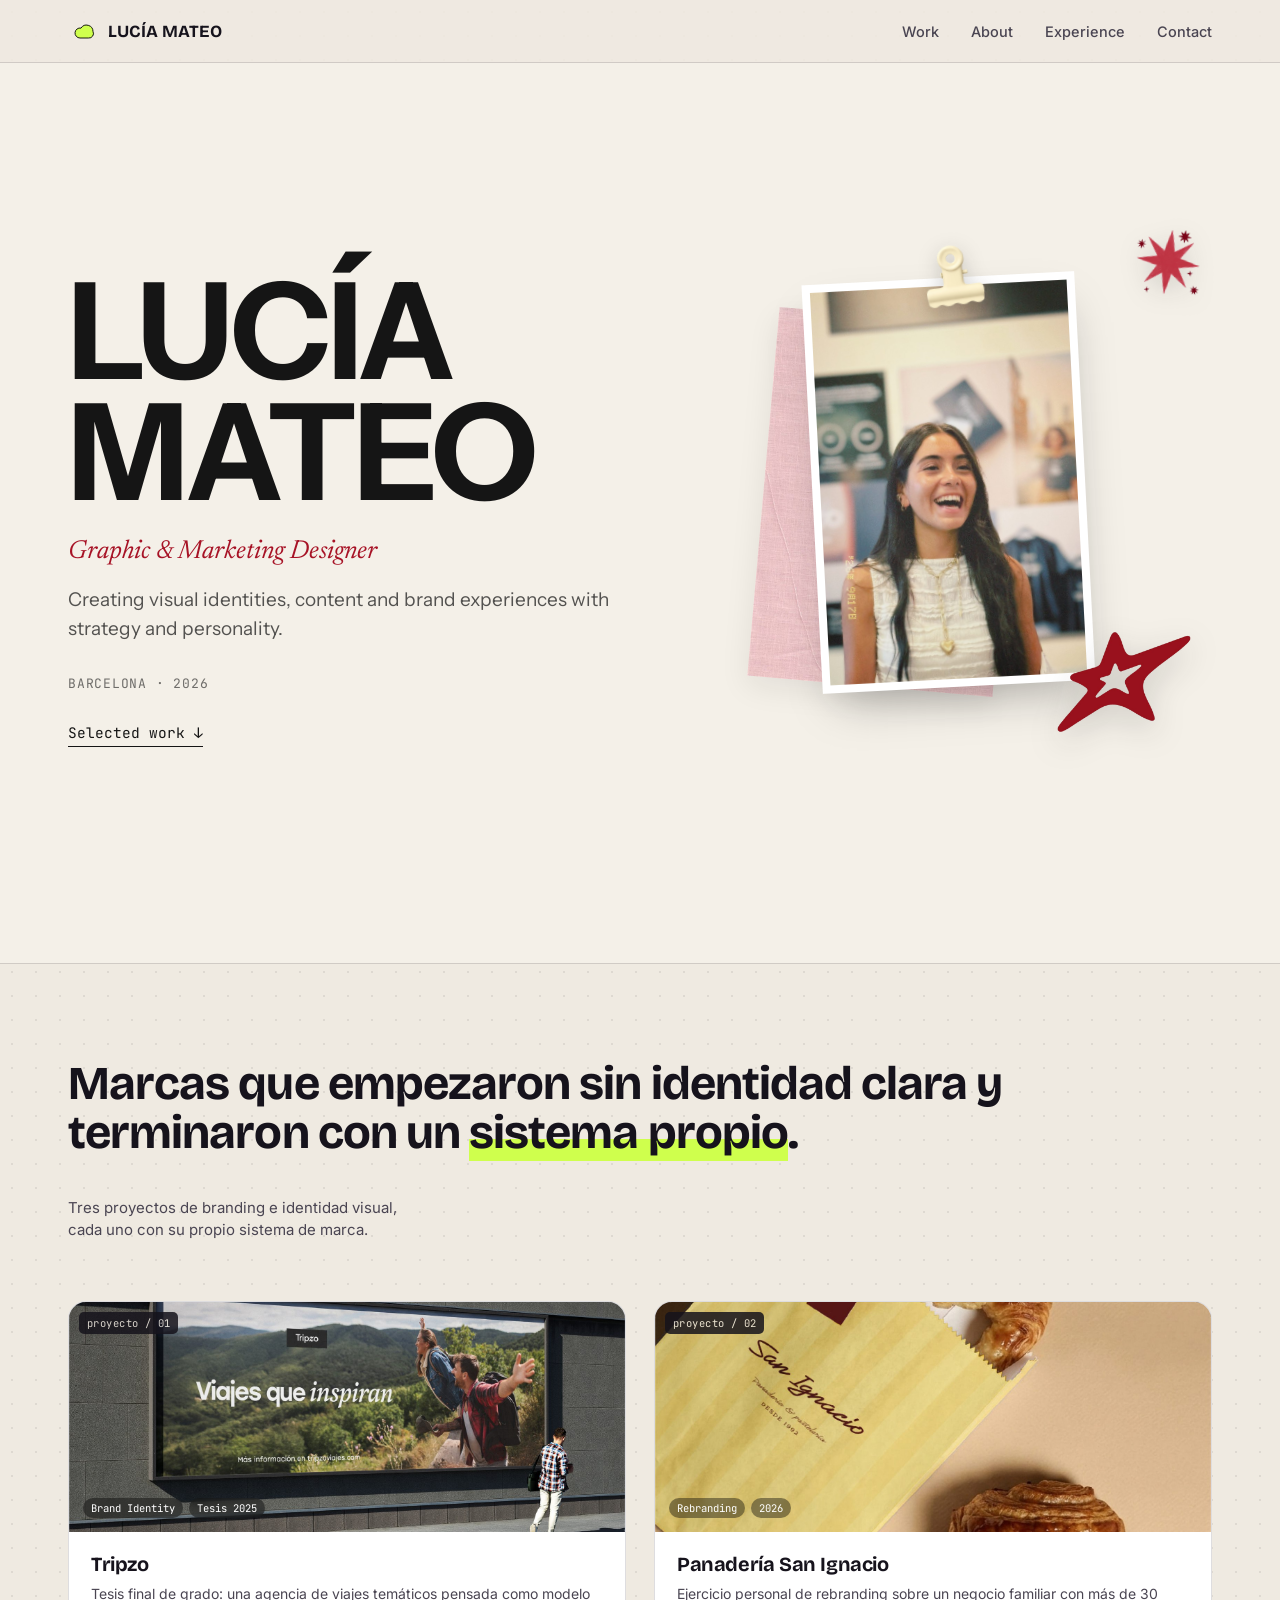
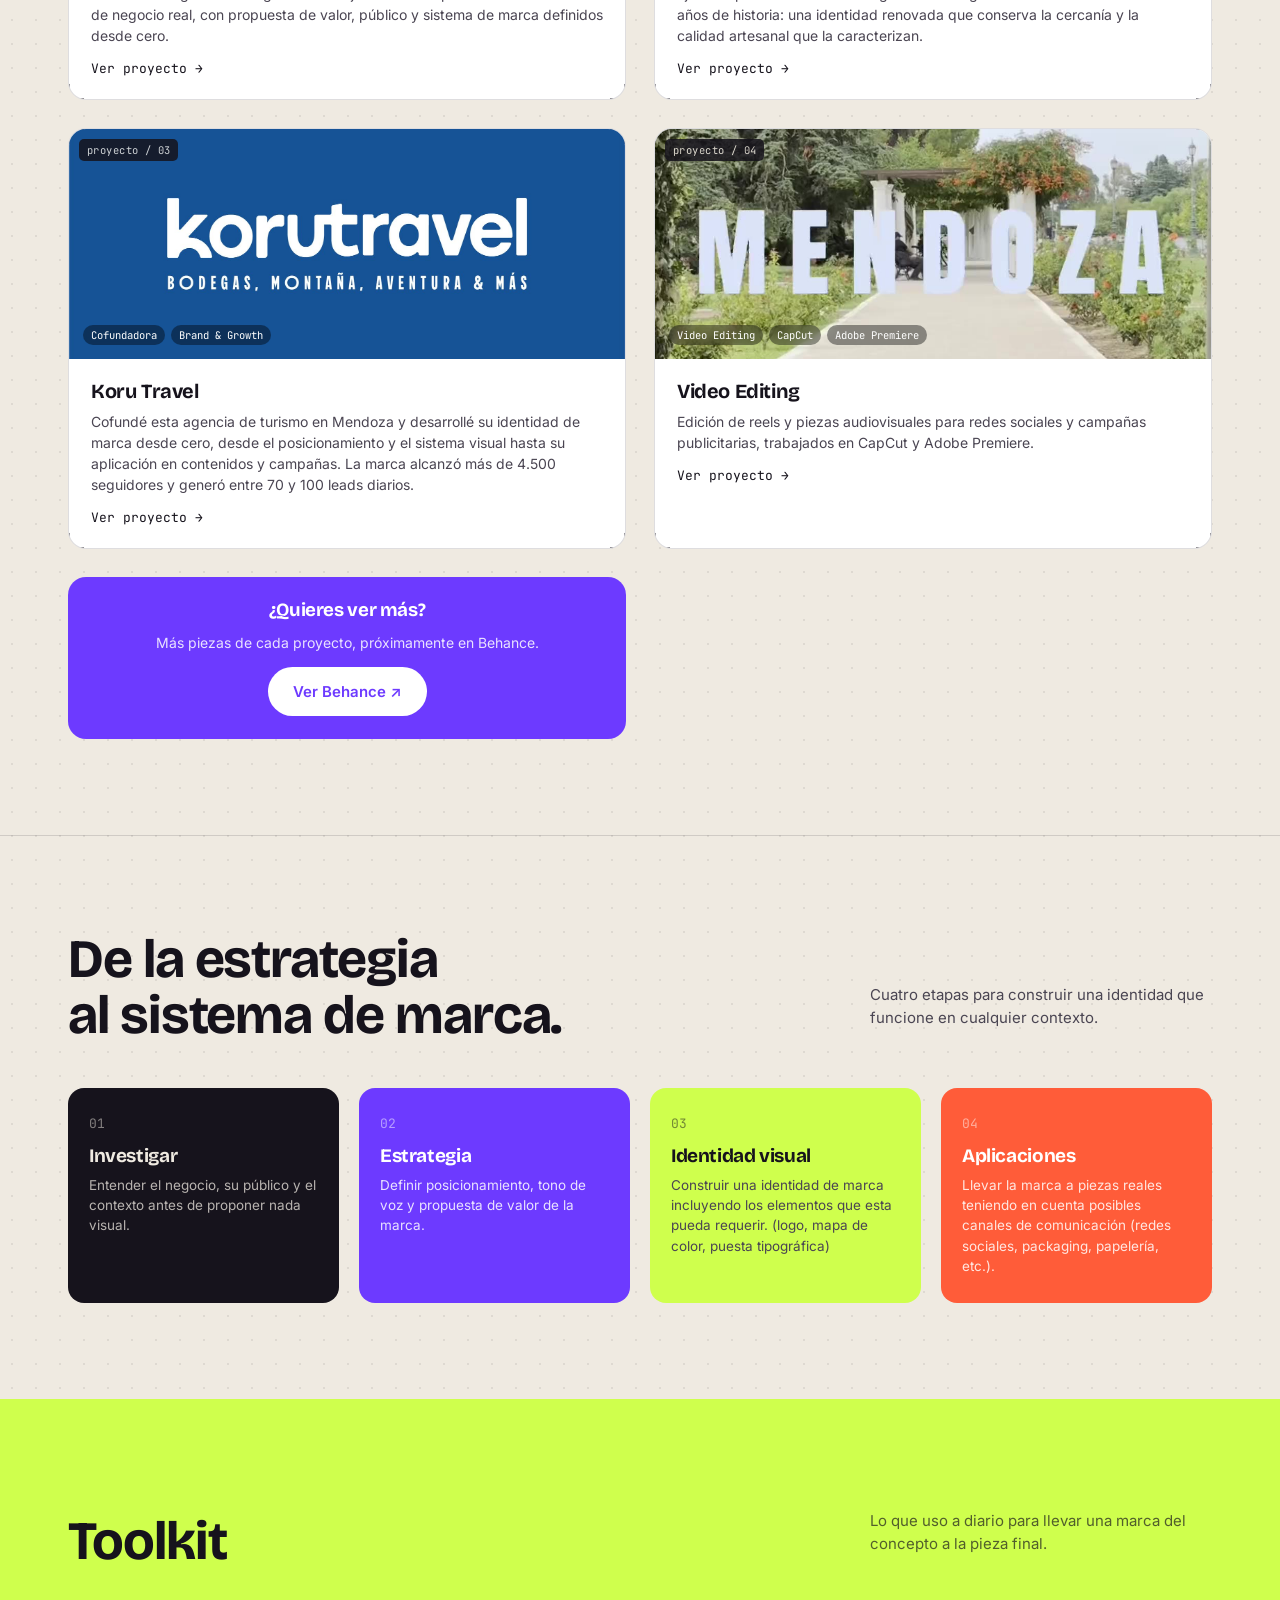
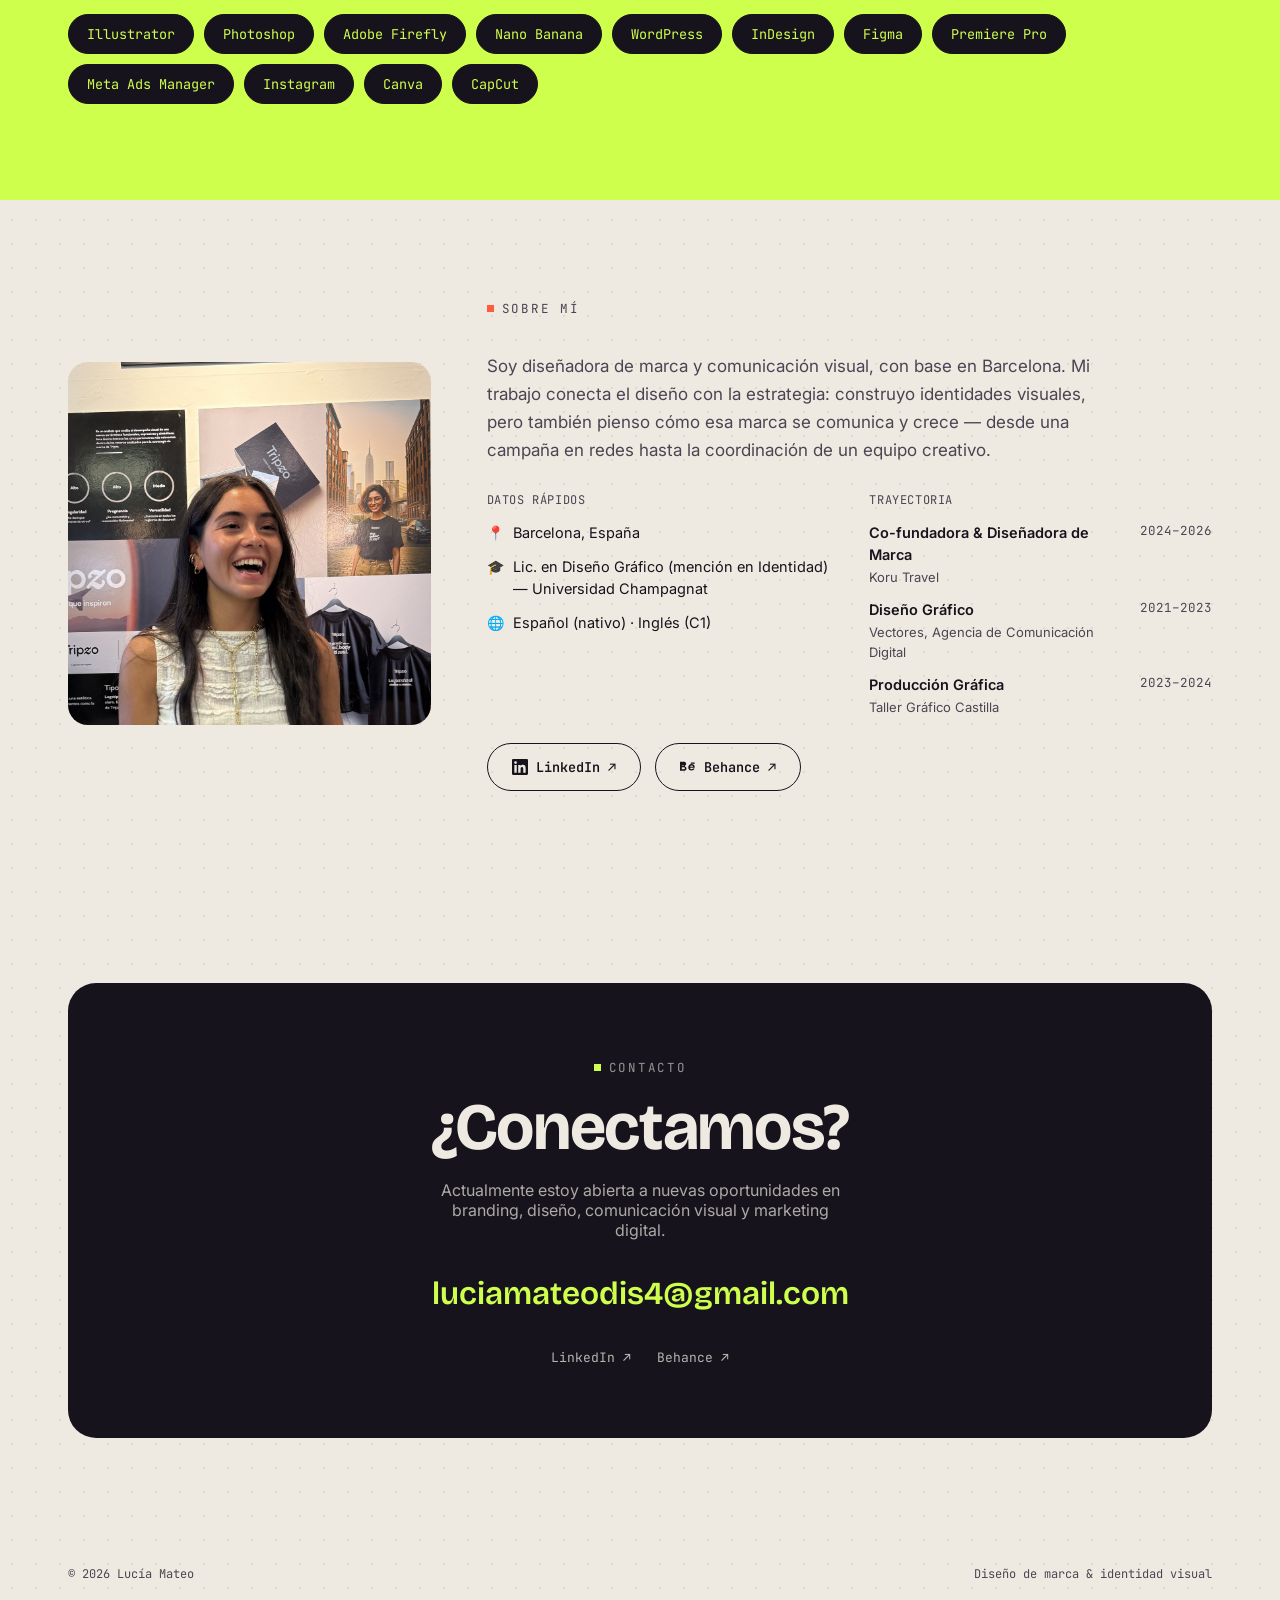
==== commit 204c87dc: "Nuevo Hero: personal archive composition Co-Authored-By: Claude Opus 5 (1M context) <noreply@anthrop" ====
--- a/index.html
+++ b/index.html
@@ -25,7 +25,8 @@
 
 <link rel="preconnect" href="https://fonts.googleapis.com">
 <link rel="preconnect" href="https://fonts.gstatic.com" crossorigin>
-<link href="https://fonts.googleapis.com/css2?family=Bricolage+Grotesque:opsz,wght@12..96,400..800&family=Inter:wght@400;500;600&family=JetBrains+Mono:wght@400;500&display=swap" rel="stylesheet">
+<link href="https://fonts.googleapis.com/css2?family=Bricolage+Grotesque:opsz,wght@12..96,400..800&family=Instrument+Sans:wght@400..700&family=Inter:wght@400;500;600&family=JetBrains+Mono:wght@400;500&family=Newsreader:ital,opsz,wght@1,6..72,400&display=swap" rel="stylesheet">
+<link rel="preload" as="image" href="assets/images/lucia-hero-web.jpg" fetchpriority="high">
 <link rel="stylesheet" href="assets/style.css">
 </head>
 <body>
@@ -38,16 +39,14 @@
           <path fill="#CFFF4D" stroke="#000000" stroke-width="0.9" stroke-linejoin="round" d="M17.5 19H9a5 5 0 1 1 1.02-9.9A6.5 6.5 0 0 1 22 12.5a4.5 4.5 0 0 1-4.5 6.5Z"/>
         </svg>
       </span>
-      Lucía Mateo
+      LUCÍA MATEO
     </a>
     <nav class="links" id="mobileNav">
-      <a href="#trabajo">Trabajo</a>
-      <a href="#proceso">Proceso</a>
-      <a href="#toolkit">Toolkit</a>
-      <a href="video-editing.html">Video Editing</a>
-      <a href="#sobre-mi">Sobre mí</a>
+      <a href="#trabajo">Work</a>
+      <a href="#sobre-mi">About</a>
+      <a href="#experiencia">Experience</a>
+      <a href="#contacto">Contact</a>
     </nav>
-    <a href="#contacto" class="nav-cta">Hablemos ↗</a>
     <button class="burger" id="burgerBtn" aria-label="Abrir menú" aria-expanded="false" aria-controls="mobileNav">
       <span></span><span></span><span></span>
     </button>
@@ -57,52 +56,40 @@
 <main id="top">
 
   <!-- HERO -->
-  <section class="hero">
-    <div class="wrap hero-grid">
-      <div>
-        <div class="eyebrow">portfolio 2026 — branding &amp; identity design</div>
-        <h1>Identidad visual con <span class="hl">intención.</span></h1>
-        <p class="sub">Hagamos que tu marca se vea tan bien como es tu proyecto. Soy Lucía Mateo, Diseñadora de Marca y Comunicación Visual.</p>
-        <div class="hero-ctas">
-          <a href="#trabajo" class="btn btn-primary">Ver proyectos ↓</a>
-          <button class="btn btn-ghost" id="copyEmailBtn">luciamateodis4@gmail.com</button>
-        </div>
-        <div class="hero-services">
-          <span class="chip">Branding</span>
-          <span class="chip">Naming</span>
-          <span class="chip">Packaging</span>
-          <span class="chip">Papelería</span>
-        </div>
-      </div>
-
-      <div class="hero-visual">
-        <span class="pin"></span>
-        <a class="folder-card fc1 frame" href="tripzo.html">
-          <span class="corner tl"></span><span class="corner tr"></span><span class="corner bl"></span><span class="corner br"></span>
-          <span class="frame-tag">proyecto / 01</span>
-          <div class="folder-thumb">
-            <img src="assets/images/tripzo-cover.jpg" alt="Identidad de marca de Tripzo, agencia de viajes temáticos" loading="lazy">
-          </div>
-          <div class="folder-lbl">Tripzo</div>
-        </a>
-
-        <a class="folder-card fc2 frame" href="panaderia-san-ignacio.html">
-          <span class="corner tl"></span><span class="corner tr"></span><span class="corner bl"></span><span class="corner br"></span>
-          <span class="frame-tag">proyecto / 02</span>
-          <div class="folder-thumb">
-            <img src="assets/images/panaderia-san-ignacio-cover.jpg" alt="Rebranding de Panadería San Ignacio" loading="lazy">
-          </div>
-          <div class="folder-lbl">Panadería San Ignacio</div>
-        </a>
-
-        <a class="folder-card fc3 frame" href="koru-travel.html">
-          <span class="corner tl"></span><span class="corner tr"></span><span class="corner bl"></span><span class="corner br"></span>
-          <span class="frame-tag">proyecto / 03</span>
-          <div class="folder-thumb">
-            <img src="assets/images/koru-travel-cover.jpg" alt="Identidad de marca de Koru Travel, agencia de viajes en Mendoza" loading="lazy">
-          </div>
-          <div class="folder-lbl">Koru Travel</div>
-        </a>
+  <section class="hero-v2" id="hero">
+    <div class="wrap hero-v2-grid">
+      <div class="hero-v2-info">
+        <h1 class="hero-v2-name">
+          <span class="name-line">LUCÍA</span><span class="name-line">MATEO</span>
+        </h1>
+        <p class="hero-v2-role">Graphic &amp; Marketing Designer</p>
+        <p class="hero-v2-lead">Creating visual identities, content and brand experiences with strategy and personality.</p>
+        <p class="hero-v2-meta">Barcelona · 2026</p>
+        <a href="#trabajo" class="hero-v2-cta">Selected work ↓</a>
+      </div>
+
+      <div class="hero-v2-visual">
+        <div class="hero-v2-fabric-wrap" data-depth="2.5" aria-hidden="true">
+          <img class="hero-v2-fabric" src="assets/images/pink-fabric-web.jpg" alt="" width="640" height="960">
+        </div>
+
+        <div class="hero-v2-photo-tilt">
+          <div class="hero-v2-photo-wrap" data-depth="3">
+            <img class="hero-v2-photo" src="assets/images/lucia-hero-web.jpg" alt="Lucía Mateo riendo con naturalidad, retrato tomado en un espacio interior con fotografías de fondo" width="840" height="1260" fetchpriority="high">
+          </div>
+        </div>
+
+        <div class="hero-v2-clip-wrap" data-depth="-4" aria-hidden="true">
+          <img class="hero-v2-clip" src="assets/images/clip-cream-cut.png" alt="" width="420" height="427">
+        </div>
+
+        <div class="hero-v2-star-main-wrap" data-depth="-7" aria-hidden="true">
+          <img class="hero-v2-star-main" src="assets/images/star-main-cut.png" alt="" width="520" height="520">
+        </div>
+
+        <div class="hero-v2-star-painted-wrap" data-depth="3.5" aria-hidden="true">
+          <img class="hero-v2-star-painted" src="assets/images/star-painted-cut.png" alt="" width="560" height="560">
+        </div>
       </div>
     </div>
   </section>
@@ -124,7 +111,7 @@
           <span class="frame-tag">proyecto / 01</span>
           <div class="proj-thumb">
             <img src="assets/images/tripzo-portada.jpg" alt="Identidad de marca de Tripzo, agencia de viajes temáticos" loading="lazy">
-            <div class="tags"><span>Brand Identity</span><span>Tesis 2026</span></div>
+            <div class="tags"><span>Brand Identity</span><span>Tesis 2025</span></div>
           </div>
           <div class="proj-body">
             <h3>Tripzo</h3>
@@ -142,7 +129,7 @@
           </div>
           <div class="proj-body">
             <h3>Panadería San Ignacio</h3>
-            <p>Ejercicio personal de rebranding sobre un negocio familiar con más de 40 años de historia: una identidad renovada que conserva la cercanía y la calidad artesanal que la caracterizan.</p>
+            <p>Ejercicio personal de rebranding sobre un negocio familiar con más de 30 años de historia: una identidad renovada que conserva la cercanía y la calidad artesanal que la caracterizan.</p>
             <div class="proj-arrow">Ver proyecto →</div>
           </div>
         </a>
@@ -156,7 +143,7 @@
           </div>
           <div class="proj-body">
             <h3>Koru Travel</h3>
-            <p>Cofundé esta agencia de turismo en Mendoza y construí su identidad de marca desde cero. Con estrategia de contenido y campañas en Meta Ads, la comunidad creció a más de 4.500 seguidores, generando entre 70 y 100 leads diarios.</p>
+           <p>Cofundé esta agencia de turismo en Mendoza y desarrollé su identidad de marca desde cero, desde el posicionamiento y el sistema visual hasta su aplicación en contenidos y campañas. La marca alcanzó más de 4.500 seguidores y generó entre 70 y 100 leads diarios.</p>
             <div class="proj-arrow">Ver proyecto →</div>
           </div>
         </a>
@@ -266,7 +253,7 @@
                 <li><span class="fact-icon" aria-hidden="true">🌐</span>Español (nativo) · Inglés (C1)</li>
               </ul>
             </div>
-            <div class="fact-col">
+            <div class="fact-col" id="experiencia">
               <div class="fact-label mono">Trayectoria</div>
               <ul class="fact-list timeline">
                 <li>
@@ -314,8 +301,8 @@
     <div class="wrap">
       <div class="contact">
         <div class="eyebrow">contacto</div>
-        <h2>¿Trabajamos juntas en tu próxima marca?</h2>
-        <p class="sub">Escríbeme y conversemos sobre tu proyecto, sin compromiso.</p>
+        <h2>¿Conectamos?</h2>
+        <p class="sub">Actualmente estoy abierta a nuevas oportunidades en branding, diseño, comunicación visual y marketing digital.</p>
         <a href="mailto:luciamateodis4@gmail.com" class="big-email">luciamateodis4@gmail.com</a>
         <div class="social-row">
           <a href="https://www.linkedin.com/in/lucia-mateo-dis4/" target="_blank" rel="noopener">LinkedIn ↗</a>
--- a/assets/style.css
+++ b/assets/style.css
@@ -153,75 +153,193 @@
     .burger{ display:flex; }
   }
 
-  /* ---------- hero ---------- */
-  .hero{ padding:88px 0 60px; position:relative; }
-  .hero-grid{ display:grid; grid-template-columns: 1.05fr .95fr; gap:48px; align-items:center; }
-  .hero h1{ font-size:clamp(34px, 4.8vw, 56px); line-height:1.04; font-weight:700; }
+  /* ---------- hero (v2: personal archive composition) ---------- */
   .hl{ background:linear-gradient(180deg, transparent 62%, var(--lime) 62%); }
-  /* editorial treatment: the hero's highlighted word steps way up in scale for more impact */
-  .hero h1 .hl{
-    display:block;
-    font-size:clamp(52px, 12vw, 148px);
-    line-height:.88;
-    font-weight:800;
-    letter-spacing:-0.03em;
-    margin-top:2px;
-  }
-  .hero p.sub{ margin-top:22px; font-size:18px; line-height:1.55; color:var(--ink-soft); max-width:48ch; }
-  .hero-ctas{ margin-top:32px; display:flex; gap:14px; flex-wrap:wrap; }
-  .hero-services{ margin-top:28px; display:flex; gap:10px; flex-wrap:wrap; }
-  .hero-services .chip{ font-size:12.5px; padding:8px 15px; }
+
   .btn{ font-family:'Inter', sans-serif; font-weight:600; font-size:15px; padding:14px 24px; border-radius:100px; text-decoration:none; display:inline-flex; align-items:center; gap:8px; border:1.5px solid transparent; cursor:pointer; transition:transform .2s ease, background .2s ease, color .2s ease, border-color .2s; }
   .btn-primary{ background:var(--violet); color:#fff; }
   .btn-primary:hover{ transform:translateY(-2px); background:var(--violet-ink); }
   .btn-ghost{ border-color:var(--ink); color:var(--ink); font-family:'JetBrains Mono', monospace; font-size:13.5px; }
   .btn-ghost:hover{ background:var(--ink); color:var(--canvas); }
 
-  /* hero visual: abanico de proyectos */
-  .hero-visual{ position:relative; height:440px; }
-  .pin{ position:absolute; top:-7px; left:50%; transform:translateX(-50%); width:12px; height:12px; border-radius:50%; background:var(--coral); box-shadow:0 3px 6px rgba(0,0,0,.25); z-index:4; }
-
-  .folder-card{
-    position:absolute; width:230px; aspect-ratio:1/1;
-    background:var(--ink); border-radius:16px; overflow:hidden;
-    box-shadow:0 24px 44px -20px rgba(22,19,28,.28);
-    text-decoration:none; color:#fff;
-    transition:transform .3s ease, box-shadow .3s ease, z-index 0s;
-  }
-  .folder-card .folder-thumb{ position:absolute; inset:0; }
-  .folder-card .folder-thumb img{ width:100%; height:100%; object-fit:cover; }
-  .folder-card .frame-tag{ opacity:1; }
-  .folder-card .folder-lbl{
-    position:absolute; left:0; right:0; bottom:0; z-index:2;
-    padding:28px 16px 14px; display:flex; align-items:center; justify-content:space-between; gap:8px;
-    font-family:'Bricolage Grotesque', sans-serif; font-weight:700; font-size:15.5px; color:#fff;
-    background:linear-gradient(180deg, transparent, rgba(0,0,0,.72) 65%);
-  }
-  .folder-card .folder-lbl::after{ content:"→"; font-family:'JetBrains Mono', monospace; font-size:14px; font-weight:400; opacity:.75; transition:transform .25s ease, opacity .25s ease; flex:none; }
-  .folder-card:hover, .folder-card:focus-visible{ box-shadow:0 30px 54px -18px rgba(22,19,28,.4); z-index:5 !important; }
-  .folder-card:hover .folder-lbl::after, .folder-card:focus-visible .folder-lbl::after{ transform:translateX(4px); opacity:1; }
-
-  .fc1{ top:6%; left:6%; transform:rotate(-9deg); z-index:1; }
-  .fc2{ top:0; left:31%; transform:rotate(-2deg); z-index:2; }
-  .fc3{ top:8%; left:54%; transform:rotate(9deg); z-index:1; }
-  .fc1:hover, .fc1:focus-visible{ transform:rotate(-9deg) translateY(-10px); }
-  .fc2:hover, .fc2:focus-visible{ transform:rotate(-2deg) translateY(-10px); }
-  .fc3:hover, .fc3:focus-visible{ transform:rotate(9deg) translateY(-10px); }
-
+  .hero-v2{
+    --hp-paper:#F4F0E8;
+    --hp-ink:#151515;
+    --hp-red:#A71326;
+    --hp-pink:#E8B3C4;
+    --hp-butter:#EFE0A4;
+    position:relative;
+    background:var(--hp-paper);
+    color:var(--hp-ink);
+    min-height:100vh;
+    display:flex;
+    align-items:center;
+    padding:56px 0 64px;
+    overflow:hidden;
+  }
+
+  .hero-v2-grid{
+    display:grid;
+    grid-template-columns:1.2fr 1fr;
+    gap:40px;
+    align-items:center;
+    width:100%;
+  }
+  .hero-v2-grid > *{ min-width:0; }
+
+  /* ----- left: editorial info column ----- */
+  .hero-v2-info{ max-width:640px; }
+
+  .hero-v2-name{
+    font-family:'Instrument Sans', 'Bricolage Grotesque', sans-serif;
+    font-weight:700;
+    font-size:clamp(58px, 10.5vw, 148px);
+    line-height:.9;
+    letter-spacing:-0.02em;
+    margin:0 0 26px;
+    color:var(--hp-ink);
+  }
+  .hero-v2-name .name-line{ display:block; }
+
+  .hero-v2-role{
+    font-family:'Newsreader', serif;
+    font-style:italic;
+    font-weight:400;
+    font-size:clamp(19px, 2.4vw, 26px);
+    color:var(--hp-red);
+    margin:0 0 20px;
+  }
+
+  .hero-v2-lead{
+    font-family:'Instrument Sans', sans-serif;
+    font-size:clamp(16px, 1.7vw, 19px);
+    line-height:1.55;
+    color:rgba(21,21,21,.72);
+    max-width:42ch;
+    margin:0 0 32px;
+  }
+
+  .hero-v2-meta{
+    font-family:'JetBrains Mono', monospace;
+    font-size:13px;
+    letter-spacing:.06em;
+    text-transform:uppercase;
+    color:rgba(21,21,21,.6);
+    margin:0 0 30px;
+  }
+
+  .hero-v2-cta{
+    font-family:'JetBrains Mono', monospace;
+    font-size:14.5px;
+    display:inline-flex;
+    align-items:center;
+    gap:8px;
+    text-decoration:none;
+    color:var(--hp-ink);
+    padding-bottom:4px;
+    border-bottom:1.5px solid var(--hp-ink);
+    transition:color .25s ease, border-color .25s ease, gap .25s ease;
+  }
+  .hero-v2-cta:hover, .hero-v2-cta:focus-visible{
+    color:var(--hp-red);
+    border-color:var(--hp-red);
+    gap:12px;
+  }
+
+  /* ----- right: personal archive composition ----- */
+  .hero-v2-visual{
+    position:relative;
+    width:100%;
+    max-width:440px;
+    aspect-ratio:4/5;
+    margin-left:auto;
+    justify-self:end;
+  }
+  .hero-v2-visual [data-depth]{ will-change:transform; }
+
+  .hero-v2-fabric-wrap{ position:absolute; top:15%; left:-2%; width:56%; aspect-ratio:2/3; z-index:1; }
+  .hero-v2-fabric{
+    width:100%; height:100%; object-fit:cover; display:block;
+    transform:rotate(5deg);
+    box-shadow:0 10px 30px rgba(21,21,21,.08);
+  }
+
+  .hero-v2-photo-tilt{ position:absolute; top:8%; left:9%; width:62%; aspect-ratio:2/3; transform:rotate(-3deg); z-index:3; }
+  .hero-v2-photo-wrap{ width:100%; height:100%; }
+  .hero-v2-photo{
+    width:100%; height:100%; object-fit:cover; display:block;
+    background:var(--hp-paper);
+    border:8px solid #fff;
+    box-shadow:0 22px 44px -16px rgba(21,21,21,.35);
+  }
+
+  .hero-v2-clip-wrap{ position:absolute; top:1%; left:33%; width:17%; z-index:5; }
+  .hero-v2-clip{ width:100%; height:auto; display:block; filter:drop-shadow(0 6px 10px rgba(21,21,21,.2)); }
+
+  .hero-v2-star-main-wrap{ position:absolute; bottom:5%; right:3%; width:34%; z-index:4; }
+  .hero-v2-star-main{ width:100%; height:auto; display:block; filter:drop-shadow(0 10px 16px rgba(21,21,21,.18)); }
+
+  .hero-v2-star-painted-wrap{ position:absolute; top:-3%; right:0%; width:20%; z-index:2; }
+  .hero-v2-star-painted{ width:100%; height:auto; display:block; filter:drop-shadow(0 6px 12px rgba(21,21,21,.14)); }
+
+  /* ----- entrance animation: base rule = final resting state (safe without JS) ----- */
+  .hero-v2-name .name-line,
+  .hero-v2-role, .hero-v2-lead, .hero-v2-meta, .hero-v2-cta,
+  .hero-v2-fabric, .hero-v2-photo{ opacity:1; }
+  .hero-v2-clip{ opacity:1; transform:rotate(-8deg); }
+  .hero-v2-star-main{ opacity:1; transform:rotate(0deg); }
+  .hero-v2-star-painted{ opacity:1; transform:rotate(8deg); }
+
+  @keyframes heroNameIn{ from{opacity:0; transform:translateY(28px);} to{opacity:1; transform:translateY(0);} }
+  @keyframes heroFadeUp{ from{opacity:0; transform:translateY(14px);} to{opacity:1; transform:translateY(0);} }
+  @keyframes heroFabricIn{ from{opacity:0;} to{opacity:1;} }
+  @keyframes heroPhotoIn{ from{opacity:0; transform:translateY(18px) scale(.97);} to{opacity:1; transform:translateY(0) scale(1);} }
+  @keyframes heroClipIn{ from{opacity:0; transform:translate(-6px,-8px) rotate(-8deg);} to{opacity:1; transform:translate(0,0) rotate(-8deg);} }
+  @keyframes heroStarMainIn{ from{opacity:0; transform:rotate(-6deg) scale(.94);} to{opacity:1; transform:rotate(0deg) scale(1);} }
+  @keyframes heroStarPaintedIn{ from{opacity:0; transform:translateY(10px) rotate(8deg) scale(.94);} to{opacity:1; transform:translateY(0) rotate(8deg) scale(1);} }
+
+  .js .hero-v2-name .name-line{ opacity:0; transform:translateY(28px); animation:heroNameIn .7s cubic-bezier(.16,.8,.24,1) both; }
+  .js .hero-v2-name .name-line:nth-child(2){ animation-delay:.08s; }
+  .js .hero-v2-role{ opacity:0; transform:translateY(14px); animation:heroFadeUp .55s ease-out .26s both; }
+  .js .hero-v2-lead{ opacity:0; transform:translateY(14px); animation:heroFadeUp .55s ease-out .34s both; }
+  .js .hero-v2-meta{ opacity:0; transform:translateY(14px); animation:heroFadeUp .55s ease-out .42s both; }
+  .js .hero-v2-cta{ opacity:0; transform:translateY(14px); animation:heroFadeUp .55s ease-out .5s both; }
+  .js .hero-v2-fabric{ opacity:0; animation:heroFabricIn .6s ease-out .15s both; }
+  .js .hero-v2-photo{ opacity:0; transform:translateY(18px) scale(.97); animation:heroPhotoIn .8s cubic-bezier(.16,.8,.24,1) .24s both; }
+  .js .hero-v2-star-main{ opacity:0; transform:rotate(-6deg) scale(.94); animation:heroStarMainIn .65s ease-out .55s both; }
+  .js .hero-v2-star-painted{ opacity:0; transform:translateY(10px) rotate(8deg) scale(.94); animation:heroStarPaintedIn .6s ease-out .48s both; }
+  .js .hero-v2-clip{ opacity:0; transform:translate(-6px,-8px) rotate(-8deg); animation:heroClipIn .45s ease-out .72s both; }
+
+  @media (prefers-reduced-motion: reduce){
+    .js .hero-v2 *{ animation:none !important; }
+    .js .hero-v2-name .name-line,
+    .js .hero-v2-role, .js .hero-v2-lead, .js .hero-v2-meta, .js .hero-v2-cta,
+    .js .hero-v2-fabric, .js .hero-v2-photo{ opacity:1 !important; transform:none !important; }
+    .js .hero-v2-clip{ opacity:1 !important; transform:rotate(-8deg) !important; }
+    .js .hero-v2-star-main{ opacity:1 !important; transform:rotate(0deg) !important; }
+    .js .hero-v2-star-painted{ opacity:1 !important; transform:rotate(8deg) !important; }
+  }
+
+  /* ----- responsive ----- */
   @media (max-width:900px){
-    .hero-grid{ grid-template-columns:1fr; gap:56px; }
-    .hero-visual{ height:380px; }
-    .folder-card{ width:200px; }
-    .fc1{ left:0; }
-    .fc2{ left:27%; }
-    .fc3{ left:52%; }
-  }
-  @media (max-width:560px){
-    .hero-visual{ height:420px; }
-    .folder-card{ width:66vw; max-width:230px; }
-    .fc1{ top:2%; left:2%; }
-    .fc2{ top:12%; left:17%; }
-    .fc3{ top:22%; left:32%; }
+    .hero-v2-name{ font-size:clamp(50px, 13vw, 100px); }
+    .hero-v2-visual{ max-width:380px; }
+  }
+
+  @media (max-width:860px){
+    .hero-v2{ padding:40px 0 56px; min-height:auto; }
+    .hero-v2-grid{ grid-template-columns:1fr; gap:48px; }
+    .hero-v2-info{ max-width:none; }
+    .hero-v2-visual{ max-width:340px; margin:0 auto; justify-self:center; }
+    .hero-v2-star-painted-wrap, .hero-v2-fabric-wrap{ display:none; }
+    .hero-v2-photo-tilt{ top:4%; left:12%; width:66%; }
+    .hero-v2-clip-wrap{ top:-2%; left:36%; width:18%; }
+    .hero-v2-star-main-wrap{ bottom:6%; right:2%; width:36%; }
+  }
+
+  @media (max-width:480px){
+    .hero-v2-name{ font-size:clamp(44px, 15vw, 72px); }
+    .hero-v2-visual{ max-width:300px; }
   }
 
   /* ---------- section headers ---------- */
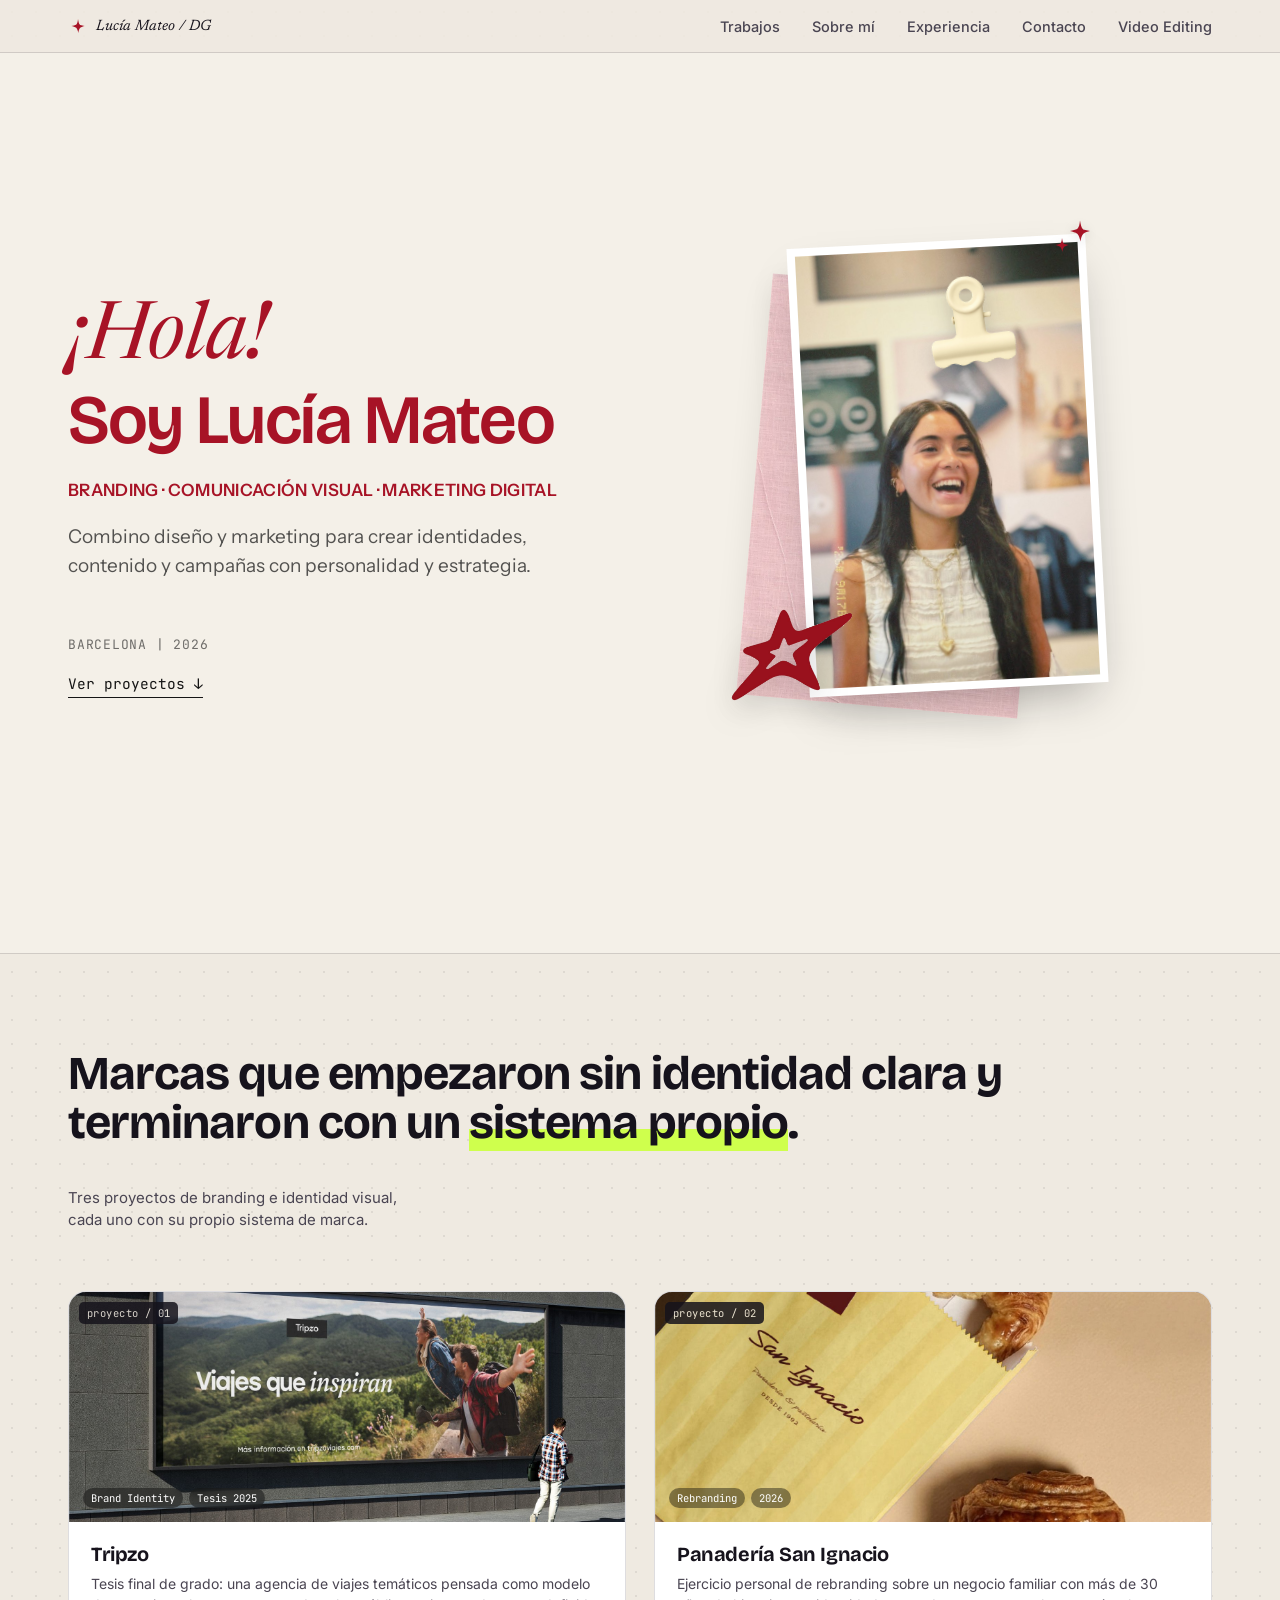
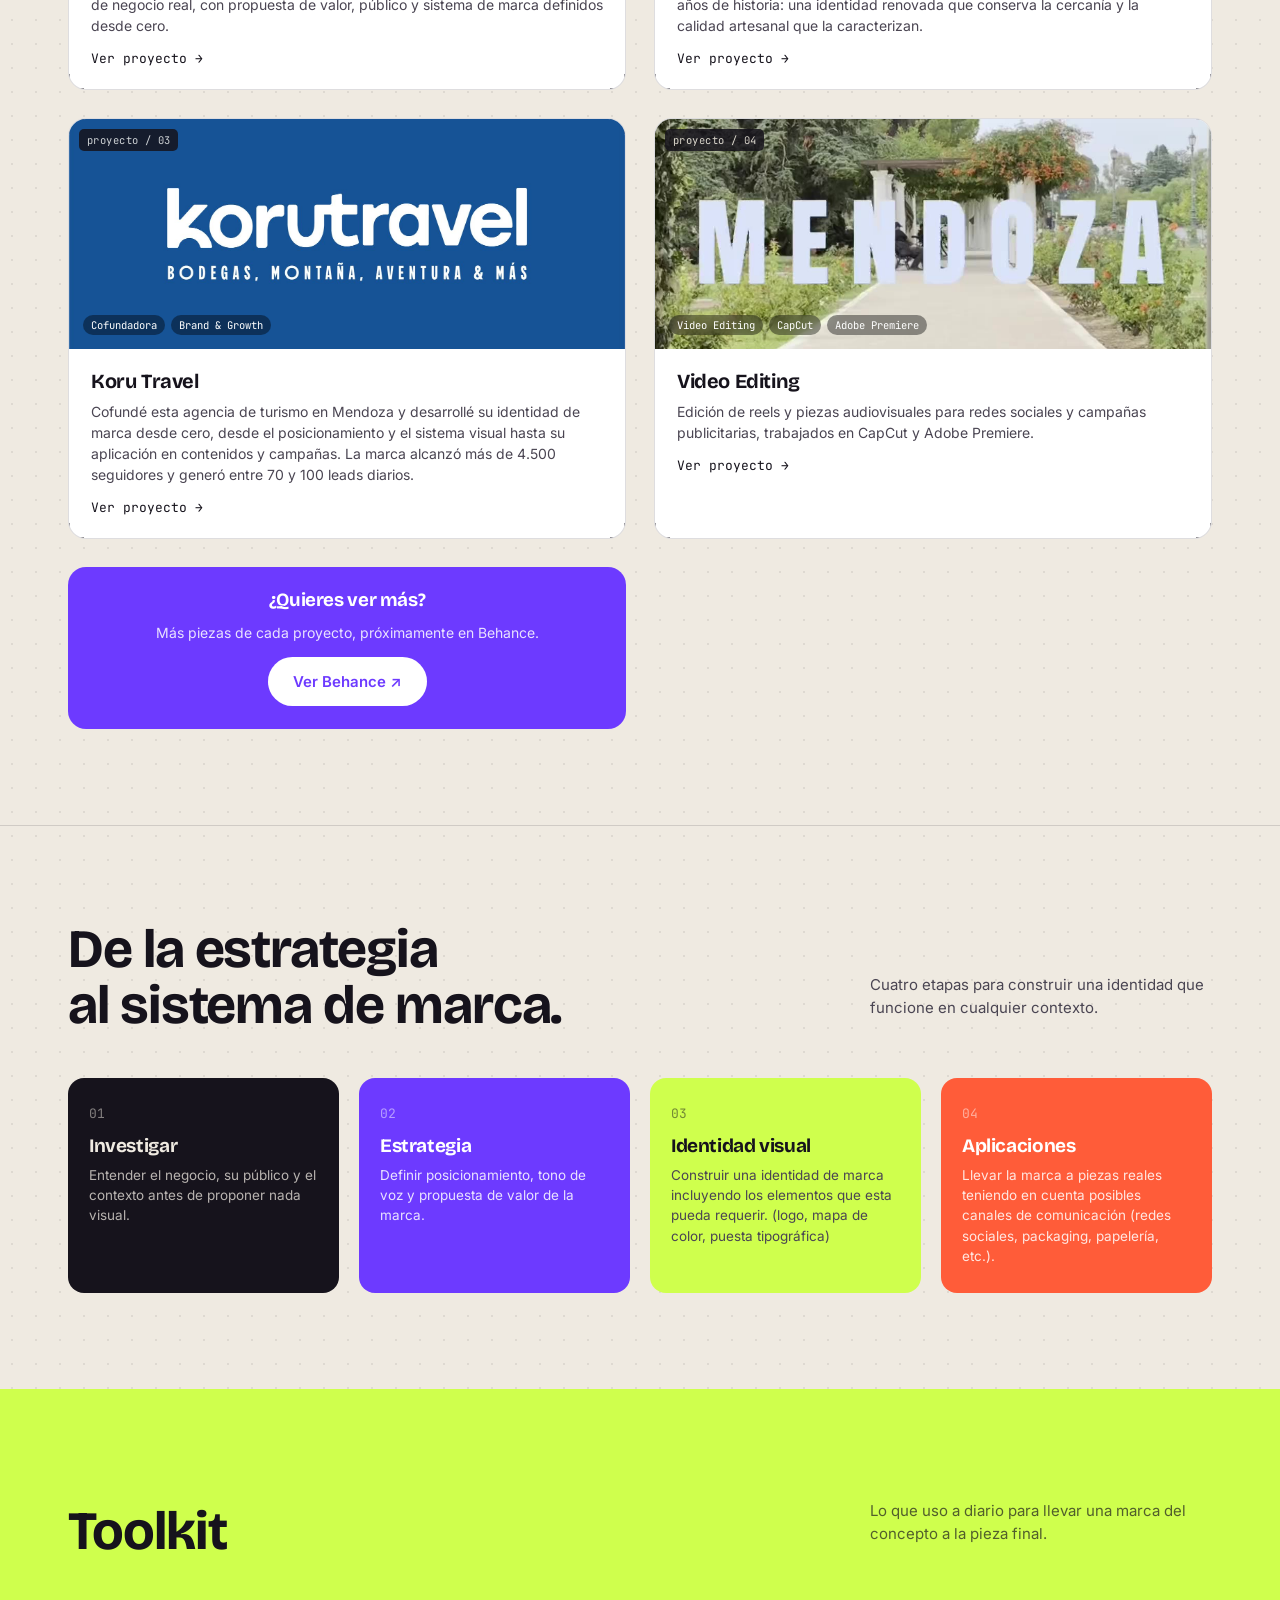
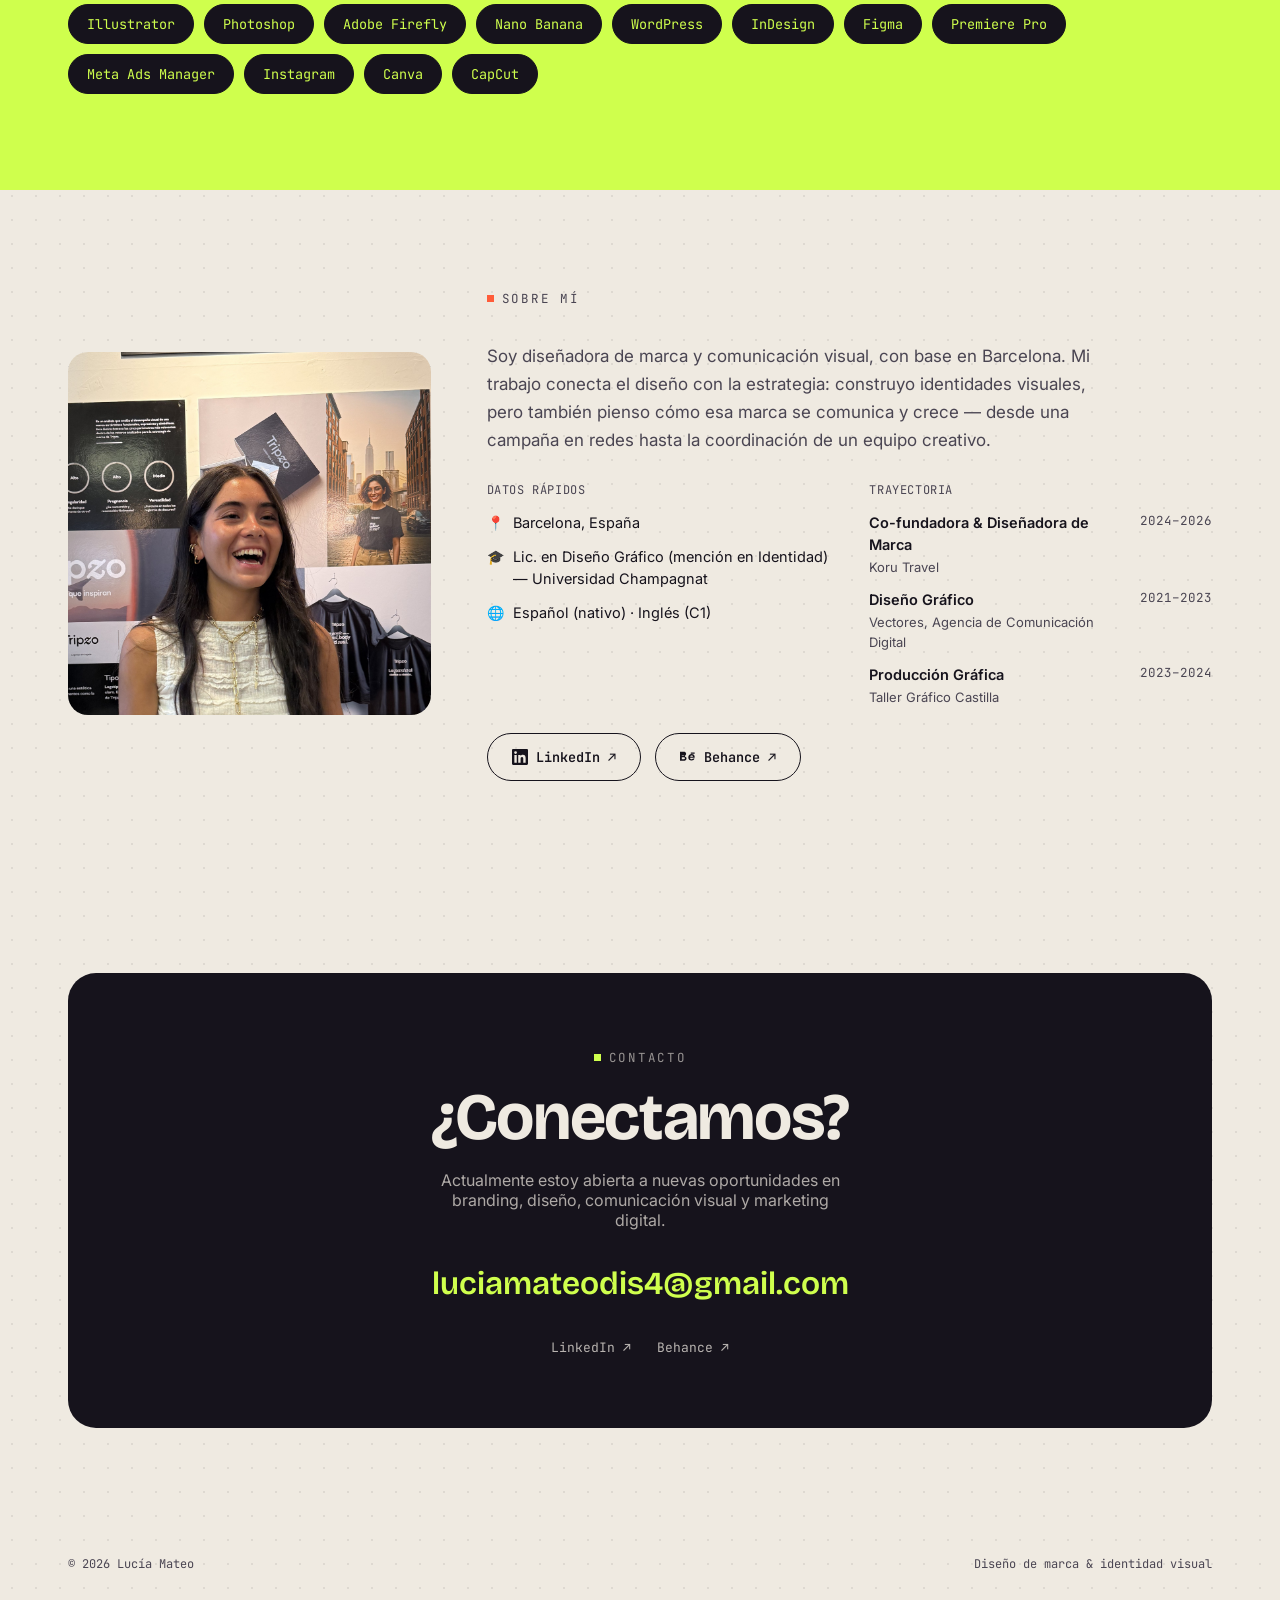
==== commit 300d3e66: "Rediseño Hero: saludo personal, nuevo layout de composición y clip ajustado en mobile Nuevo bloque d" ====
--- a/index.html
+++ b/index.html
@@ -33,19 +33,20 @@
 
 <header class="nav">
   <div class="nav-inner">
-    <a href="#top" class="logo">
-      <span class="logo-mark">
+    <a href="#top" class="logo logo--signature">
+      <span class="logo-mark logo-mark--star">
         <svg viewBox="0 0 24 24" aria-hidden="true">
-          <path fill="#CFFF4D" stroke="#000000" stroke-width="0.9" stroke-linejoin="round" d="M17.5 19H9a5 5 0 1 1 1.02-9.9A6.5 6.5 0 0 1 22 12.5a4.5 4.5 0 0 1-4.5 6.5Z"/>
+          <path fill="#A71326" d="M12 1.5c.8 4.5 1.3 7.1 3.2 9 2.2.5 4.6.9 6.8 1.5-2.4.7-4.8 1.3-6.7 2.7-1.6 2.1-2.3 4.3-2.9 7.8-.7-3.5-1.4-5.9-3.1-7.7-2-1.4-4.5-2.1-7.3-2.8 2.9-.6 5.5-1.1 7.2-1.9 1.8-1.8 2.4-4.4 2.8-8.6Z"/>
         </svg>
       </span>
-      LUCÍA MATEO
+      Lucía Mateo / DG
     </a>
     <nav class="links" id="mobileNav">
-      <a href="#trabajo">Work</a>
-      <a href="#sobre-mi">About</a>
-      <a href="#experiencia">Experience</a>
-      <a href="#contacto">Contact</a>
+      <a href="#trabajo">Trabajos</a>
+      <a href="#sobre-mi">Sobre mí</a>
+      <a href="#experiencia">Experiencia</a>
+      <a href="#contacto">Contacto</a>
+      <a href="video-editing.html">Video Editing</a>
     </nav>
     <button class="burger" id="burgerBtn" aria-label="Abrir menú" aria-expanded="false" aria-controls="mobileNav">
       <span></span><span></span><span></span>
@@ -59,13 +60,14 @@
   <section class="hero-v2" id="hero">
     <div class="wrap hero-v2-grid">
       <div class="hero-v2-info">
-        <h1 class="hero-v2-name">
-          <span class="name-line">LUCÍA</span><span class="name-line">MATEO</span>
-        </h1>
-        <p class="hero-v2-role">Graphic &amp; Marketing Designer</p>
-        <p class="hero-v2-lead">Creating visual identities, content and brand experiences with strategy and personality.</p>
-        <p class="hero-v2-meta">Barcelona · 2026</p>
-        <a href="#trabajo" class="hero-v2-cta">Selected work ↓</a>
+        <p class="hero-v2-hello">¡Hola!</p>
+        <h1 class="hero-v2-name">Soy Lucía Mateo</h1>
+        <p class="hero-v2-role">BRANDING · COMUNICACIÓN VISUAL · MARKETING DIGITAL</p>
+        <p class="hero-v2-lead">Combino diseño y marketing para crear identidades, contenido y campañas con personalidad y estrategia.</p>
+        <div class="hero-v2-meta-group">
+          <p class="hero-v2-meta">Barcelona | 2026</p>
+          <a href="#trabajo" class="hero-v2-cta">Ver proyectos ↓</a>
+        </div>
       </div>
 
       <div class="hero-v2-visual">
@@ -87,8 +89,13 @@
           <img class="hero-v2-star-main" src="assets/images/star-main-cut.png" alt="" width="520" height="520">
         </div>
 
-        <div class="hero-v2-star-painted-wrap" data-depth="3.5" aria-hidden="true">
-          <img class="hero-v2-star-painted" src="assets/images/star-painted-cut.png" alt="" width="560" height="560">
+        <div class="hero-v2-star-small-wrap" data-depth="3.5" aria-hidden="true">
+          <svg class="hero-v2-star-small hero-v2-star-small-a" viewBox="0 0 24 24">
+            <path d="M12 1.5c.8 4.5 1.3 7.1 3.2 9 2.2.5 4.6.9 6.8 1.5-2.4.7-4.8 1.3-6.7 2.7-1.6 2.1-2.3 4.3-2.9 7.8-.7-3.5-1.4-5.9-3.1-7.7-2-1.4-4.5-2.1-7.3-2.8 2.9-.6 5.5-1.1 7.2-1.9 1.8-1.8 2.4-4.4 2.8-8.6Z"/>
+          </svg>
+          <svg class="hero-v2-star-small hero-v2-star-small-b" viewBox="0 0 24 24">
+            <path d="M12 1.5c.8 4.5 1.3 7.1 3.2 9 2.2.5 4.6.9 6.8 1.5-2.4.7-4.8 1.3-6.7 2.7-1.6 2.1-2.3 4.3-2.9 7.8-.7-3.5-1.4-5.9-3.1-7.7-2-1.4-4.5-2.1-7.3-2.8 2.9-.6 5.5-1.1 7.2-1.9 1.8-1.8 2.4-4.4 2.8-8.6Z"/>
+          </svg>
         </div>
       </div>
     </div>
--- a/assets/style.css
+++ b/assets/style.css
@@ -102,6 +102,8 @@
   .logo{ display:flex; align-items:center; gap:10px; font-family:'Bricolage Grotesque', sans-serif; font-weight:700; font-size:17px; text-decoration:none; }
   .logo-mark{ width:30px; height:30px; color:var(--lime); display:flex; align-items:center; justify-content:center; flex:none; }
   .logo-mark svg{ width:80%; height:80%; }
+  .logo--signature{ gap:8px; font-family:'Newsreader', serif; font-style:italic; font-weight:400; font-size:15px; color:var(--ink); }
+  .logo-mark--star{ width:20px; height:20px; }
   nav.links{ display:flex; gap:32px; font-size:14.5px; font-weight:500; }
   nav.links a{ text-decoration:none; color:var(--ink-soft); transition:color .2s; }
   nav.links a:hover{ color:var(--ink); }
@@ -190,24 +192,35 @@
   /* ----- left: editorial info column ----- */
   .hero-v2-info{ max-width:640px; }
 
-  .hero-v2-name{
-    font-family:'Instrument Sans', 'Bricolage Grotesque', sans-serif;
-    font-weight:700;
-    font-size:clamp(58px, 10.5vw, 148px);
-    line-height:.9;
-    letter-spacing:-0.02em;
-    margin:0 0 26px;
-    color:var(--hp-ink);
-  }
-  .hero-v2-name .name-line{ display:block; }
-
-  .hero-v2-role{
+  .hero-v2-hello{
     font-family:'Newsreader', serif;
     font-style:italic;
     font-weight:400;
-    font-size:clamp(19px, 2.4vw, 26px);
+    font-size:clamp(44px, 6.2vw, 92px);
+    line-height:1;
     color:var(--hp-red);
-    margin:0 0 20px;
+    margin:0 0 6px;
+  }
+
+  .hero-v2-name{
+    font-family:'Bricolage Grotesque', 'Instrument Sans', sans-serif;
+    font-weight:600;
+    font-size:clamp(36px, 5.4vw, 80px);
+    line-height:1.05;
+    letter-spacing:-0.02em;
+    margin:0 0 22px;
+    color:var(--hp-red);
+  }
+
+  .hero-v2-role{
+    font-family:'Instrument Sans', sans-serif;
+    font-style:normal;
+    font-weight:600;
+    font-size:clamp(15px, 1.6vw, 17px);
+    letter-spacing:.02em;
+    text-transform:uppercase;
+    color:var(--hp-red);
+    margin:0 0 22px;
   }
 
   .hero-v2-lead{
@@ -216,8 +229,10 @@
     line-height:1.55;
     color:rgba(21,21,21,.72);
     max-width:42ch;
-    margin:0 0 32px;
-  }
+    margin:0;
+  }
+
+  .hero-v2-meta-group{ margin-top:56px; }
 
   .hero-v2-meta{
     font-family:'JetBrains Mono', monospace;
@@ -225,7 +240,7 @@
     letter-spacing:.06em;
     text-transform:uppercase;
     color:rgba(21,21,21,.6);
-    margin:0 0 30px;
+    margin:0 0 20px;
   }
 
   .hero-v2-cta{
@@ -257,14 +272,14 @@
   }
   .hero-v2-visual [data-depth]{ will-change:transform; }
 
-  .hero-v2-fabric-wrap{ position:absolute; top:15%; left:-2%; width:56%; aspect-ratio:2/3; z-index:1; }
+  .hero-v2-fabric-wrap{ position:absolute; top:11%; left:-4%; width:64%; aspect-ratio:2/3; z-index:1; }
   .hero-v2-fabric{
     width:100%; height:100%; object-fit:cover; display:block;
     transform:rotate(5deg);
     box-shadow:0 10px 30px rgba(21,21,21,.08);
   }
 
-  .hero-v2-photo-tilt{ position:absolute; top:8%; left:9%; width:62%; aspect-ratio:2/3; transform:rotate(-3deg); z-index:3; }
+  .hero-v2-photo-tilt{ position:absolute; top:3%; left:6%; width:68%; aspect-ratio:2/3; transform:rotate(-3deg); z-index:3; }
   .hero-v2-photo-wrap{ width:100%; height:100%; }
   .hero-v2-photo{
     width:100%; height:100%; object-fit:cover; display:block;
@@ -273,22 +288,30 @@
     box-shadow:0 22px 44px -16px rgba(21,21,21,.35);
   }
 
-  .hero-v2-clip-wrap{ position:absolute; top:1%; left:33%; width:17%; z-index:5; }
+  .hero-v2-clip-wrap{ position:absolute; top:8%; left:33%; width:25%; z-index:5; }
   .hero-v2-clip{ width:100%; height:auto; display:block; filter:drop-shadow(0 6px 10px rgba(21,21,21,.2)); }
 
-  .hero-v2-star-main-wrap{ position:absolute; bottom:5%; right:3%; width:34%; z-index:4; }
+  .hero-v2-star-main-wrap{ position:absolute; top:66%; left:-11%; width:31%; z-index:4; }
   .hero-v2-star-main{ width:100%; height:auto; display:block; filter:drop-shadow(0 10px 16px rgba(21,21,21,.18)); }
 
-  .hero-v2-star-painted-wrap{ position:absolute; top:-3%; right:0%; width:20%; z-index:2; }
-  .hero-v2-star-painted{ width:100%; height:auto; display:block; filter:drop-shadow(0 6px 12px rgba(21,21,21,.14)); }
+  /* small sparkle stars, inline SVG (same mark as the nav star icon), clustered over the photo's top-right corner */
+  .hero-v2-star-small-wrap{ position:absolute; top:-1%; left:64%; z-index:6; }
+  .hero-v2-star-small{
+    position:absolute;
+    display:block;
+    fill:var(--hp-red);
+    filter:drop-shadow(0 3px 6px rgba(21,21,21,.16));
+  }
+  .hero-v2-star-small-a{ width:24px; height:24px; top:0; left:14px; }
+  .hero-v2-star-small-b{ width:16px; height:16px; top:18px; left:0; }
 
   /* ----- entrance animation: base rule = final resting state (safe without JS) ----- */
-  .hero-v2-name .name-line,
+  .hero-v2-hello, .hero-v2-name,
   .hero-v2-role, .hero-v2-lead, .hero-v2-meta, .hero-v2-cta,
   .hero-v2-fabric, .hero-v2-photo{ opacity:1; }
   .hero-v2-clip{ opacity:1; transform:rotate(-8deg); }
   .hero-v2-star-main{ opacity:1; transform:rotate(0deg); }
-  .hero-v2-star-painted{ opacity:1; transform:rotate(8deg); }
+  .hero-v2-star-small{ opacity:1; }
 
   @keyframes heroNameIn{ from{opacity:0; transform:translateY(28px);} to{opacity:1; transform:translateY(0);} }
   @keyframes heroFadeUp{ from{opacity:0; transform:translateY(14px);} to{opacity:1; transform:translateY(0);} }
@@ -296,33 +319,31 @@
   @keyframes heroPhotoIn{ from{opacity:0; transform:translateY(18px) scale(.97);} to{opacity:1; transform:translateY(0) scale(1);} }
   @keyframes heroClipIn{ from{opacity:0; transform:translate(-6px,-8px) rotate(-8deg);} to{opacity:1; transform:translate(0,0) rotate(-8deg);} }
   @keyframes heroStarMainIn{ from{opacity:0; transform:rotate(-6deg) scale(.94);} to{opacity:1; transform:rotate(0deg) scale(1);} }
-  @keyframes heroStarPaintedIn{ from{opacity:0; transform:translateY(10px) rotate(8deg) scale(.94);} to{opacity:1; transform:translateY(0) rotate(8deg) scale(1);} }
-
-  .js .hero-v2-name .name-line{ opacity:0; transform:translateY(28px); animation:heroNameIn .7s cubic-bezier(.16,.8,.24,1) both; }
-  .js .hero-v2-name .name-line:nth-child(2){ animation-delay:.08s; }
-  .js .hero-v2-role{ opacity:0; transform:translateY(14px); animation:heroFadeUp .55s ease-out .26s both; }
-  .js .hero-v2-lead{ opacity:0; transform:translateY(14px); animation:heroFadeUp .55s ease-out .34s both; }
-  .js .hero-v2-meta{ opacity:0; transform:translateY(14px); animation:heroFadeUp .55s ease-out .42s both; }
-  .js .hero-v2-cta{ opacity:0; transform:translateY(14px); animation:heroFadeUp .55s ease-out .5s both; }
+  @keyframes heroStarSmallIn{ from{opacity:0; transform:translateY(8px) scale(.9);} to{opacity:1; transform:translateY(0) scale(1);} }
+
+  .js .hero-v2-hello{ opacity:0; transform:translateY(28px); animation:heroNameIn .7s cubic-bezier(.16,.8,.24,1) both; }
+  .js .hero-v2-name{ opacity:0; transform:translateY(28px); animation:heroNameIn .7s cubic-bezier(.16,.8,.24,1) .1s both; }
+  .js .hero-v2-role{ opacity:0; transform:translateY(14px); animation:heroFadeUp .55s ease-out .28s both; }
+  .js .hero-v2-lead{ opacity:0; transform:translateY(14px); animation:heroFadeUp .55s ease-out .36s both; }
+  .js .hero-v2-meta{ opacity:0; transform:translateY(14px); animation:heroFadeUp .55s ease-out .44s both; }
+  .js .hero-v2-cta{ opacity:0; transform:translateY(14px); animation:heroFadeUp .55s ease-out .52s both; }
   .js .hero-v2-fabric{ opacity:0; animation:heroFabricIn .6s ease-out .15s both; }
   .js .hero-v2-photo{ opacity:0; transform:translateY(18px) scale(.97); animation:heroPhotoIn .8s cubic-bezier(.16,.8,.24,1) .24s both; }
   .js .hero-v2-star-main{ opacity:0; transform:rotate(-6deg) scale(.94); animation:heroStarMainIn .65s ease-out .55s both; }
-  .js .hero-v2-star-painted{ opacity:0; transform:translateY(10px) rotate(8deg) scale(.94); animation:heroStarPaintedIn .6s ease-out .48s both; }
   .js .hero-v2-clip{ opacity:0; transform:translate(-6px,-8px) rotate(-8deg); animation:heroClipIn .45s ease-out .72s both; }
+  .js .hero-v2-star-small{ opacity:0; transform:translateY(8px) scale(.9); animation:heroStarSmallIn .5s ease-out .6s both; }
 
   @media (prefers-reduced-motion: reduce){
     .js .hero-v2 *{ animation:none !important; }
-    .js .hero-v2-name .name-line,
+    .js .hero-v2-hello, .js .hero-v2-name,
     .js .hero-v2-role, .js .hero-v2-lead, .js .hero-v2-meta, .js .hero-v2-cta,
-    .js .hero-v2-fabric, .js .hero-v2-photo{ opacity:1 !important; transform:none !important; }
+    .js .hero-v2-fabric, .js .hero-v2-photo, .js .hero-v2-star-small{ opacity:1 !important; transform:none !important; }
     .js .hero-v2-clip{ opacity:1 !important; transform:rotate(-8deg) !important; }
     .js .hero-v2-star-main{ opacity:1 !important; transform:rotate(0deg) !important; }
-    .js .hero-v2-star-painted{ opacity:1 !important; transform:rotate(8deg) !important; }
   }
 
   /* ----- responsive ----- */
   @media (max-width:900px){
-    .hero-v2-name{ font-size:clamp(50px, 13vw, 100px); }
     .hero-v2-visual{ max-width:380px; }
   }
 
@@ -331,14 +352,13 @@
     .hero-v2-grid{ grid-template-columns:1fr; gap:48px; }
     .hero-v2-info{ max-width:none; }
     .hero-v2-visual{ max-width:340px; margin:0 auto; justify-self:center; }
-    .hero-v2-star-painted-wrap, .hero-v2-fabric-wrap{ display:none; }
+    .hero-v2-fabric-wrap, .hero-v2-star-small-wrap{ display:none; }
     .hero-v2-photo-tilt{ top:4%; left:12%; width:66%; }
-    .hero-v2-clip-wrap{ top:-2%; left:36%; width:18%; }
-    .hero-v2-star-main-wrap{ bottom:6%; right:2%; width:36%; }
+    .hero-v2-clip-wrap{ top:1%; left:36%; width:18%; }
+    .hero-v2-star-main-wrap{ bottom:2%; left:-4%; top:auto; width:34%; }
   }
 
   @media (max-width:480px){
-    .hero-v2-name{ font-size:clamp(44px, 15vw, 72px); }
     .hero-v2-visual{ max-width:300px; }
   }
 
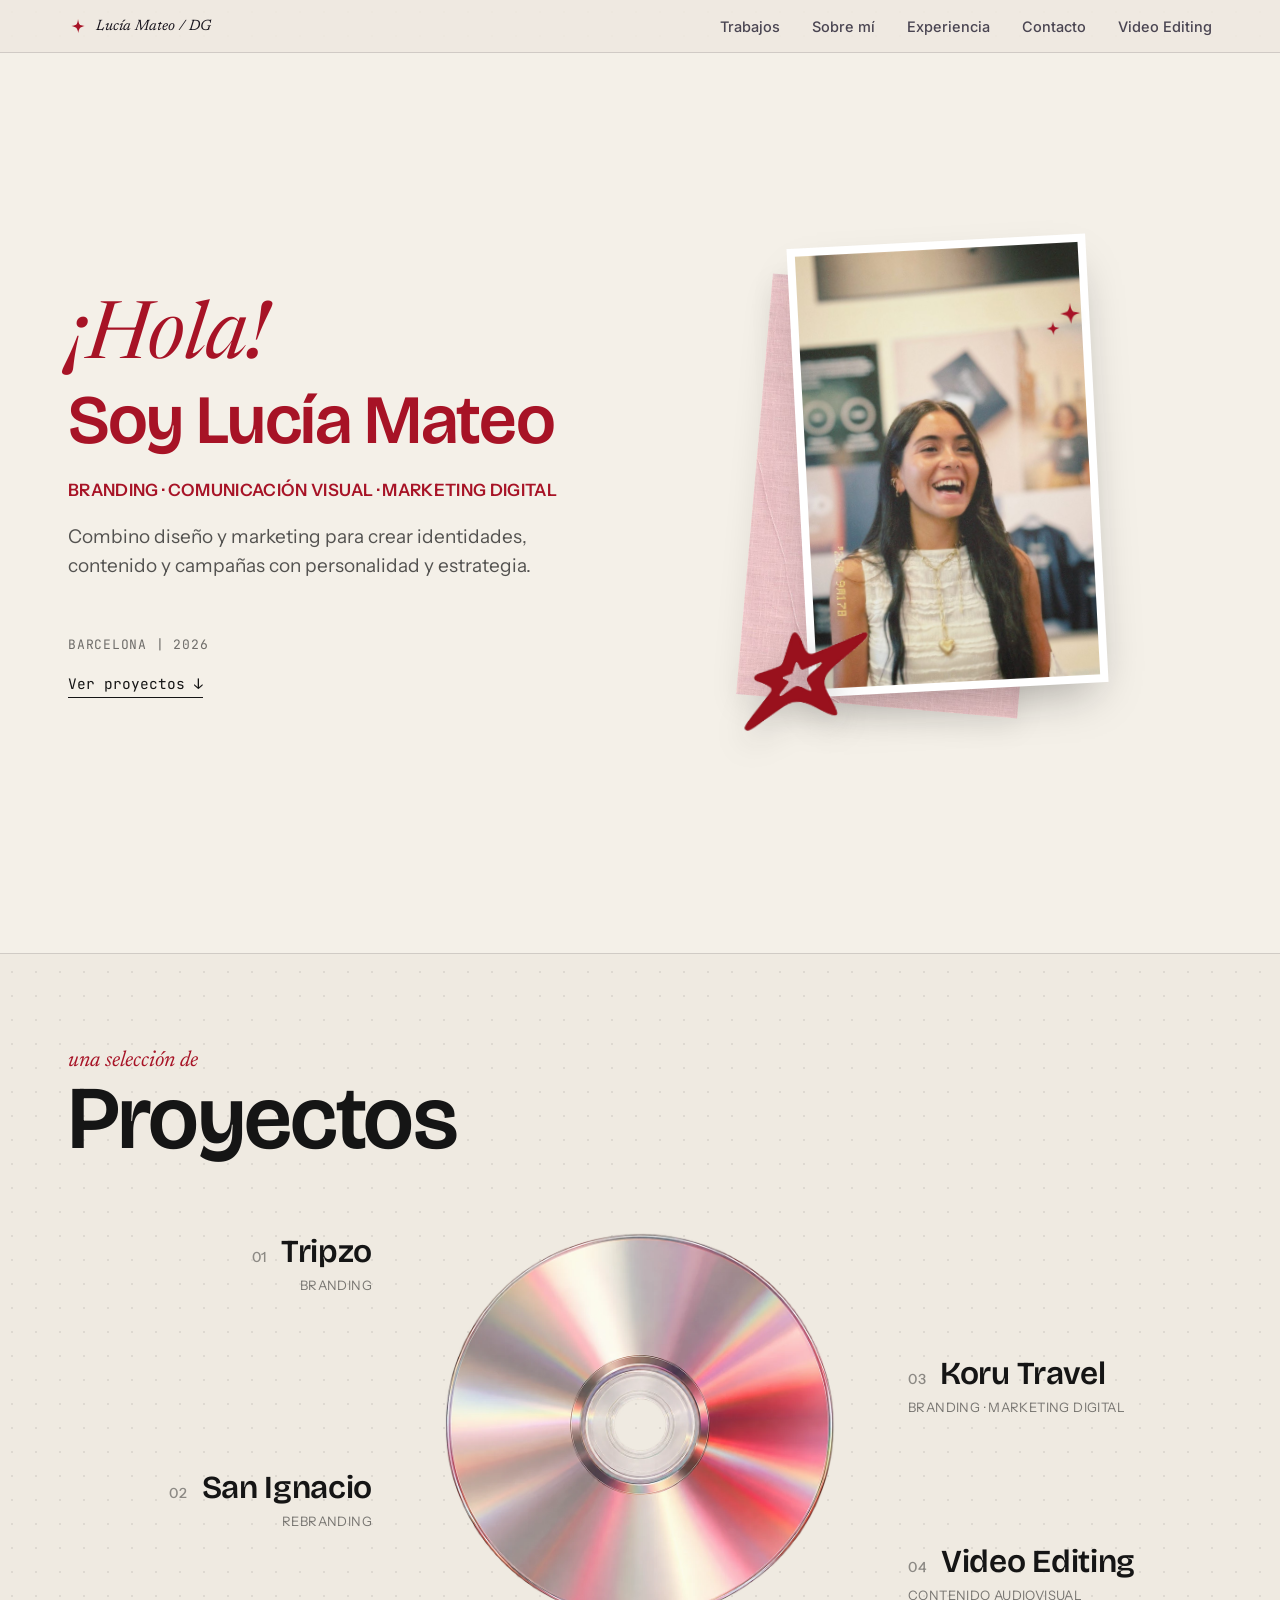
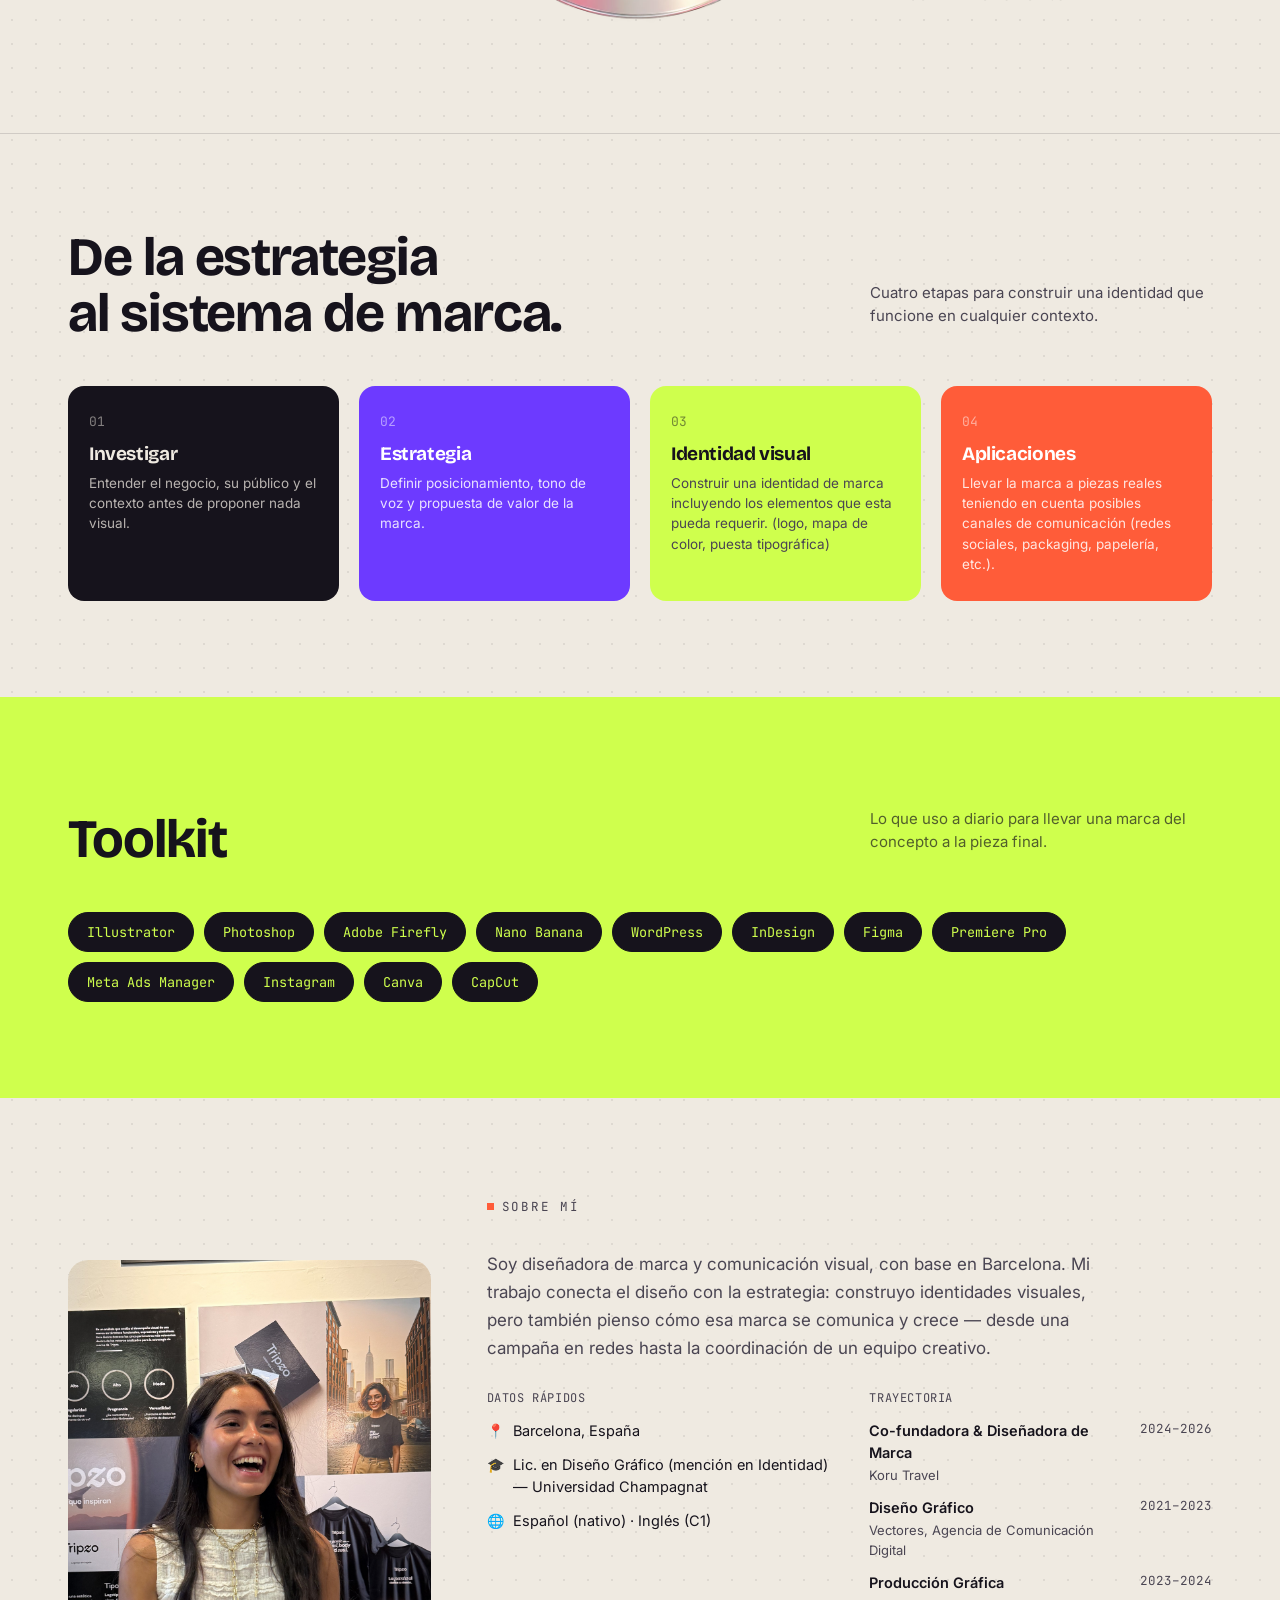
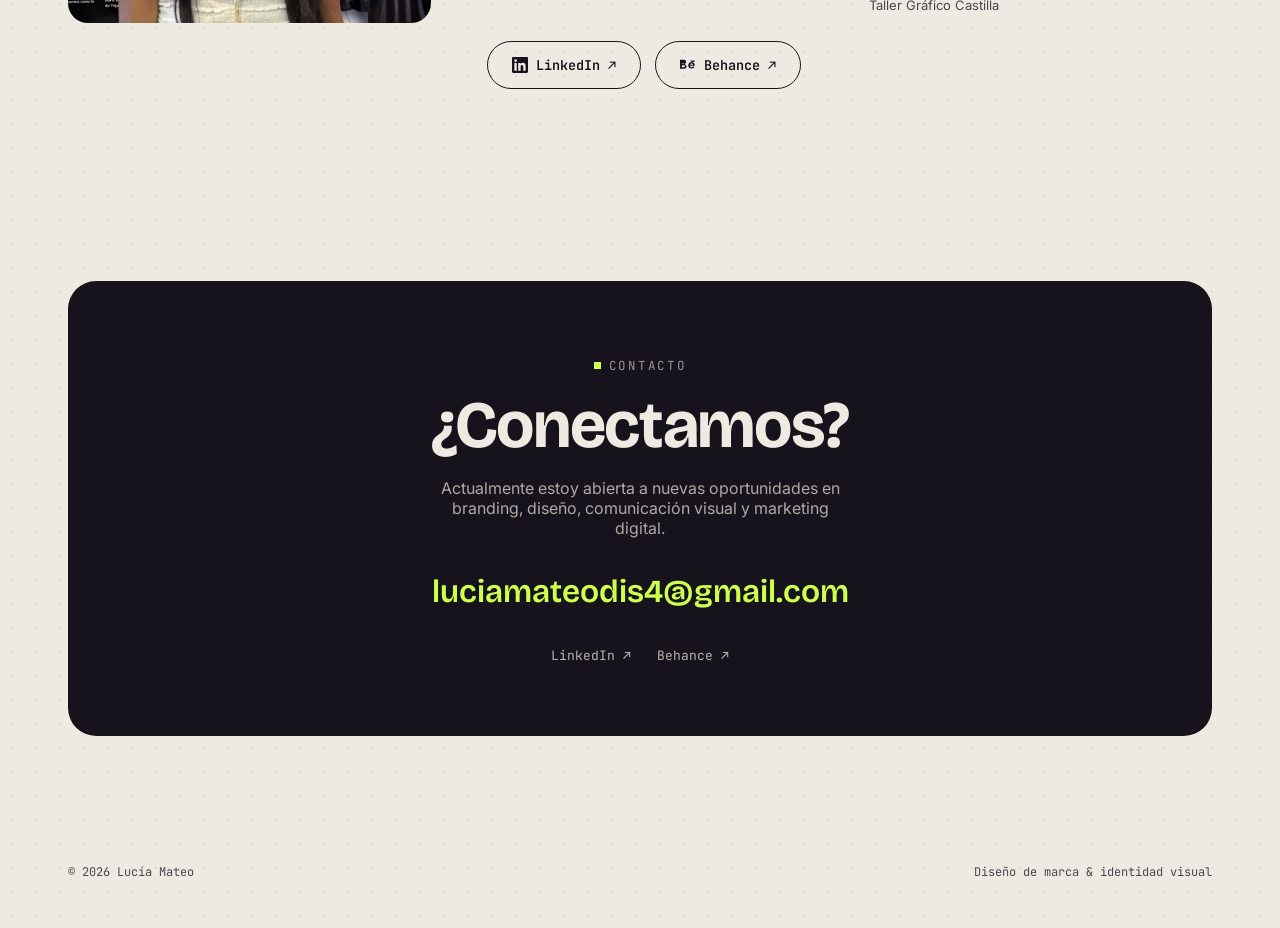
==== commit b462921b: "Backup: Hero Personal Archive completo antes de revertir a c9af0d0 Co-Authored-By: Claude Sonnet 5 <" ====
--- a/index.html
+++ b/index.html
@@ -79,23 +79,20 @@
           <div class="hero-v2-photo-wrap" data-depth="3">
             <img class="hero-v2-photo" src="assets/images/lucia-hero-web.jpg" alt="Lucía Mateo riendo con naturalidad, retrato tomado en un espacio interior con fotografías de fondo" width="840" height="1260" fetchpriority="high">
           </div>
-        </div>
-
-        <div class="hero-v2-clip-wrap" data-depth="-4" aria-hidden="true">
-          <img class="hero-v2-clip" src="assets/images/clip-cream-cut.png" alt="" width="420" height="427">
-        </div>
-
-        <div class="hero-v2-star-main-wrap" data-depth="-7" aria-hidden="true">
-          <img class="hero-v2-star-main" src="assets/images/star-main-cut.png" alt="" width="520" height="520">
-        </div>
-
-        <div class="hero-v2-star-small-wrap" data-depth="3.5" aria-hidden="true">
-          <svg class="hero-v2-star-small hero-v2-star-small-a" viewBox="0 0 24 24">
-            <path d="M12 1.5c.8 4.5 1.3 7.1 3.2 9 2.2.5 4.6.9 6.8 1.5-2.4.7-4.8 1.3-6.7 2.7-1.6 2.1-2.3 4.3-2.9 7.8-.7-3.5-1.4-5.9-3.1-7.7-2-1.4-4.5-2.1-7.3-2.8 2.9-.6 5.5-1.1 7.2-1.9 1.8-1.8 2.4-4.4 2.8-8.6Z"/>
-          </svg>
-          <svg class="hero-v2-star-small hero-v2-star-small-b" viewBox="0 0 24 24">
-            <path d="M12 1.5c.8 4.5 1.3 7.1 3.2 9 2.2.5 4.6.9 6.8 1.5-2.4.7-4.8 1.3-6.7 2.7-1.6 2.1-2.3 4.3-2.9 7.8-.7-3.5-1.4-5.9-3.1-7.7-2-1.4-4.5-2.1-7.3-2.8 2.9-.6 5.5-1.1 7.2-1.9 1.8-1.8 2.4-4.4 2.8-8.6Z"/>
-          </svg>
+
+          <!-- anchored to .hero-v2-photo-tilt (not .hero-v2-visual) so their overlap with the photo stays constant regardless of container width -->
+          <div class="hero-v2-star-main-wrap" data-depth="-7" aria-hidden="true">
+            <img class="hero-v2-star-main" src="assets/images/star-main-cut.png" alt="" width="520" height="520">
+          </div>
+
+          <div class="hero-v2-star-small-wrap" data-depth="3.5" aria-hidden="true">
+            <svg class="hero-v2-star-small hero-v2-star-small-a" viewBox="0 0 24 24">
+              <path d="M12 1.5c.8 4.5 1.3 7.1 3.2 9 2.2.5 4.6.9 6.8 1.5-2.4.7-4.8 1.3-6.7 2.7-1.6 2.1-2.3 4.3-2.9 7.8-.7-3.5-1.4-5.9-3.1-7.7-2-1.4-4.5-2.1-7.3-2.8 2.9-.6 5.5-1.1 7.2-1.9 1.8-1.8 2.4-4.4 2.8-8.6Z"/>
+            </svg>
+            <svg class="hero-v2-star-small hero-v2-star-small-b" viewBox="0 0 24 24">
+              <path d="M12 1.5c.8 4.5 1.3 7.1 3.2 9 2.2.5 4.6.9 6.8 1.5-2.4.7-4.8 1.3-6.7 2.7-1.6 2.1-2.3 4.3-2.9 7.8-.7-3.5-1.4-5.9-3.1-7.7-2-1.4-4.5-2.1-7.3-2.8 2.9-.6 5.5-1.1 7.2-1.9 1.8-1.8 2.4-4.4 2.8-8.6Z"/>
+            </svg>
+          </div>
         </div>
       </div>
     </div>
@@ -103,80 +100,57 @@
 
   <hr class="divider">
 
-  <!-- WORK -->
-  <section class="pad" id="trabajo">
-    <div class="wrap">
-      <div class="section-head reveal">
-        <h2 class="h2-work">Marcas que empezaron sin identidad clara y terminaron con un <span class="hl">sistema propio</span>.</h2>
-        <p>Tres proyectos de branding e identidad visual, cada uno con su propio sistema de marca.</p>
-      </div>
-
-      <div class="work-grid">
-
-        <a class="proj frame reveal" href="tripzo.html">
-          <span class="corner tl"></span><span class="corner tr"></span><span class="corner bl"></span><span class="corner br"></span>
-          <span class="frame-tag">proyecto / 01</span>
-          <div class="proj-thumb">
-            <img src="assets/images/tripzo-portada.jpg" alt="Identidad de marca de Tripzo, agencia de viajes temáticos" loading="lazy">
-            <div class="tags"><span>Brand Identity</span><span>Tesis 2025</span></div>
-          </div>
-          <div class="proj-body">
-            <h3>Tripzo</h3>
-            <p>Tesis final de grado: una agencia de viajes temáticos pensada como modelo de negocio real, con propuesta de valor, público y sistema de marca definidos desde cero.</p>
-            <div class="proj-arrow">Ver proyecto →</div>
-          </div>
+  <!-- PROYECTOS -->
+  <section class="pad proyectos" id="trabajo">
+    <div class="wrap">
+      <div class="proyectos-head reveal">
+        <p class="proyectos-eyebrow">una selección de</p>
+        <h2 class="proyectos-title">Proyectos</h2>
+      </div>
+
+      <div class="proyectos-composition reveal">
+        <div class="proyectos-cd-wrap" aria-hidden="true">
+          <picture>
+            <source srcset="assets/images/cd-iridiscente.webp" type="image/webp">
+            <img class="proyectos-cd" src="assets/images/cd-iridiscente.png" alt="" width="900" height="900" loading="lazy">
+          </picture>
+          <span class="proyectos-cd-number" data-num="01">01</span>
+          <span class="proyectos-cd-number" data-num="02">02</span>
+          <span class="proyectos-cd-number" data-num="03">03</span>
+          <span class="proyectos-cd-number" data-num="04">04</span>
+        </div>
+
+        <a class="proyectos-item proyectos-item-01" href="tripzo.html">
+          <span class="proyectos-item-line">
+            <span class="proyectos-item-num">01</span>
+            <span class="proyectos-item-name">Tripzo</span>
+          </span>
+          <span class="proyectos-item-cat">Branding</span>
         </a>
 
-        <a class="proj frame reveal" href="panaderia-san-ignacio.html">
-          <span class="corner tl"></span><span class="corner tr"></span><span class="corner bl"></span><span class="corner br"></span>
-          <span class="frame-tag">proyecto / 02</span>
-          <div class="proj-thumb">
-            <img src="assets/images/panaderia-san-ignacio-portada.jpg" alt="Rebranding de Panadería San Ignacio" loading="lazy">
-            <div class="tags"><span>Rebranding</span><span>2026</span></div>
-          </div>
-          <div class="proj-body">
-            <h3>Panadería San Ignacio</h3>
-            <p>Ejercicio personal de rebranding sobre un negocio familiar con más de 30 años de historia: una identidad renovada que conserva la cercanía y la calidad artesanal que la caracterizan.</p>
-            <div class="proj-arrow">Ver proyecto →</div>
-          </div>
+        <a class="proyectos-item proyectos-item-02" href="panaderia-san-ignacio.html">
+          <span class="proyectos-item-line">
+            <span class="proyectos-item-num">02</span>
+            <span class="proyectos-item-name">San Ignacio</span>
+          </span>
+          <span class="proyectos-item-cat">Rebranding</span>
         </a>
 
-        <a class="proj frame reveal" href="koru-travel.html">
-          <span class="corner tl"></span><span class="corner tr"></span><span class="corner bl"></span><span class="corner br"></span>
-          <span class="frame-tag">proyecto / 03</span>
-          <div class="proj-thumb">
-            <img src="assets/images/koru-travel-portada.jpg" alt="Identidad de marca de Koru Travel, agencia de viajes en Mendoza" loading="lazy">
-            <div class="tags"><span>Cofundadora</span><span>Brand & Growth</span></div>
-          </div>
-          <div class="proj-body">
-            <h3>Koru Travel</h3>
-           <p>Cofundé esta agencia de turismo en Mendoza y desarrollé su identidad de marca desde cero, desde el posicionamiento y el sistema visual hasta su aplicación en contenidos y campañas. La marca alcanzó más de 4.500 seguidores y generó entre 70 y 100 leads diarios.</p>
-            <div class="proj-arrow">Ver proyecto →</div>
-          </div>
+        <a class="proyectos-item proyectos-item-03" href="koru-travel.html">
+          <span class="proyectos-item-line">
+            <span class="proyectos-item-num">03</span>
+            <span class="proyectos-item-name">Koru Travel</span>
+          </span>
+          <span class="proyectos-item-cat">Branding · Marketing digital</span>
         </a>
 
-        <a class="proj frame reveal" href="video-editing.html">
-          <span class="corner tl"></span><span class="corner tr"></span><span class="corner bl"></span><span class="corner br"></span>
-          <span class="frame-tag">proyecto / 04</span>
-          <div class="proj-thumb">
-            <img src="assets/images/koru-video-5-publicidad-poster.jpg" alt="Pieza de publicidad en video de Koru Travel" loading="lazy">
-            <div class="tags"><span>Video Editing</span><span>CapCut</span><span>Adobe Premiere</span></div>
-          </div>
-          <div class="proj-body">
-            <h3>Video Editing</h3>
-            <p>Edición de reels y piezas audiovisuales para redes sociales y campañas publicitarias, trabajados en CapCut y Adobe Premiere.</p>
-            <div class="proj-arrow">Ver proyecto →</div>
-          </div>
+        <a class="proyectos-item proyectos-item-04" href="video-editing.html">
+          <span class="proyectos-item-line">
+            <span class="proyectos-item-num">04</span>
+            <span class="proyectos-item-name">Video Editing</span>
+          </span>
+          <span class="proyectos-item-cat">Contenido audiovisual</span>
         </a>
-
-        <div class="proj frame reveal" style="display:flex; align-items:center; justify-content:center; text-align:center; padding:22px; background:var(--violet); color:#fff; border-color:transparent;">
-          <div>
-            <h3 style="margin-bottom:10px;">¿Quieres ver más?</h3>
-            <p style="color:rgba(255,255,255,.85); font-size:14px; margin-bottom:16px;">Más piezas de cada proyecto, próximamente en Behance.</p>
-            <a href="https://www.behance.net/luciamateo" target="_blank" rel="noopener" class="btn" style="background:#fff; color:var(--violet);">Ver Behance ↗</a>
-          </div>
-        </div>
-
       </div>
     </div>
   </section>
--- a/assets/style.css
+++ b/assets/style.css
@@ -288,14 +288,14 @@
     box-shadow:0 22px 44px -16px rgba(21,21,21,.35);
   }
 
-  .hero-v2-clip-wrap{ position:absolute; top:8%; left:33%; width:25%; z-index:5; }
-  .hero-v2-clip{ width:100%; height:auto; display:block; filter:drop-shadow(0 6px 10px rgba(21,21,21,.2)); }
-
-  .hero-v2-star-main-wrap{ position:absolute; top:66%; left:-11%; width:31%; z-index:4; }
+  /* stars are positioned as %% of .hero-v2-photo-tilt (their nearest positioned ancestor is now the photo
+     itself, not .hero-v2-visual), so their overlap with the photo stays constant at any container width instead
+     of drifting whenever the visual column shrinks or a breakpoint changes photo-tilt's own top/left/width. */
+  .hero-v2-star-main-wrap{ position:absolute; top:80%; left:-25%; width:48%; z-index:4; }
   .hero-v2-star-main{ width:100%; height:auto; display:block; filter:drop-shadow(0 10px 16px rgba(21,21,21,.18)); }
 
   /* small sparkle stars, inline SVG (same mark as the nav star icon), clustered over the photo's top-right corner */
-  .hero-v2-star-small-wrap{ position:absolute; top:-1%; left:64%; z-index:6; }
+  .hero-v2-star-small-wrap{ position:absolute; top:15%; left:85%; z-index:6; }
   .hero-v2-star-small{
     position:absolute;
     display:block;
@@ -309,7 +309,6 @@
   .hero-v2-hello, .hero-v2-name,
   .hero-v2-role, .hero-v2-lead, .hero-v2-meta, .hero-v2-cta,
   .hero-v2-fabric, .hero-v2-photo{ opacity:1; }
-  .hero-v2-clip{ opacity:1; transform:rotate(-8deg); }
   .hero-v2-star-main{ opacity:1; transform:rotate(0deg); }
   .hero-v2-star-small{ opacity:1; }
 
@@ -317,7 +316,6 @@
   @keyframes heroFadeUp{ from{opacity:0; transform:translateY(14px);} to{opacity:1; transform:translateY(0);} }
   @keyframes heroFabricIn{ from{opacity:0;} to{opacity:1;} }
   @keyframes heroPhotoIn{ from{opacity:0; transform:translateY(18px) scale(.97);} to{opacity:1; transform:translateY(0) scale(1);} }
-  @keyframes heroClipIn{ from{opacity:0; transform:translate(-6px,-8px) rotate(-8deg);} to{opacity:1; transform:translate(0,0) rotate(-8deg);} }
   @keyframes heroStarMainIn{ from{opacity:0; transform:rotate(-6deg) scale(.94);} to{opacity:1; transform:rotate(0deg) scale(1);} }
   @keyframes heroStarSmallIn{ from{opacity:0; transform:translateY(8px) scale(.9);} to{opacity:1; transform:translateY(0) scale(1);} }
 
@@ -330,7 +328,6 @@
   .js .hero-v2-fabric{ opacity:0; animation:heroFabricIn .6s ease-out .15s both; }
   .js .hero-v2-photo{ opacity:0; transform:translateY(18px) scale(.97); animation:heroPhotoIn .8s cubic-bezier(.16,.8,.24,1) .24s both; }
   .js .hero-v2-star-main{ opacity:0; transform:rotate(-6deg) scale(.94); animation:heroStarMainIn .65s ease-out .55s both; }
-  .js .hero-v2-clip{ opacity:0; transform:translate(-6px,-8px) rotate(-8deg); animation:heroClipIn .45s ease-out .72s both; }
   .js .hero-v2-star-small{ opacity:0; transform:translateY(8px) scale(.9); animation:heroStarSmallIn .5s ease-out .6s both; }
 
   @media (prefers-reduced-motion: reduce){
@@ -338,7 +335,6 @@
     .js .hero-v2-hello, .js .hero-v2-name,
     .js .hero-v2-role, .js .hero-v2-lead, .js .hero-v2-meta, .js .hero-v2-cta,
     .js .hero-v2-fabric, .js .hero-v2-photo, .js .hero-v2-star-small{ opacity:1 !important; transform:none !important; }
-    .js .hero-v2-clip{ opacity:1 !important; transform:rotate(-8deg) !important; }
     .js .hero-v2-star-main{ opacity:1 !important; transform:rotate(0deg) !important; }
   }
 
@@ -354,8 +350,8 @@
     .hero-v2-visual{ max-width:340px; margin:0 auto; justify-self:center; }
     .hero-v2-fabric-wrap, .hero-v2-star-small-wrap{ display:none; }
     .hero-v2-photo-tilt{ top:4%; left:12%; width:66%; }
-    .hero-v2-clip-wrap{ top:1%; left:36%; width:18%; }
-    .hero-v2-star-main-wrap{ bottom:2%; left:-4%; top:auto; width:34%; }
+    /* .hero-v2-star-main-wrap needs no mobile override: it's positioned as %% of .hero-v2-photo-tilt now,
+       which keeps the same aspect-ratio at every breakpoint. */
   }
 
   @media (max-width:480px){
@@ -386,6 +382,174 @@
   .proj-body h3{ font-size:20px; margin-bottom:8px; }
   .proj-body p{ margin:0; font-size:14px; line-height:1.5; color:var(--ink-soft); }
   .proj-arrow{ margin-top:14px; font-family:'JetBrains Mono', monospace; font-size:13px; display:flex; align-items:center; gap:6px; }
+
+  /* ---------- proyectos (interactive index, replaces the old work-grid in index.html) ---------- */
+  .proyectos{
+    --hp-paper:#F4F0E8;
+    --hp-ink:#151515;
+    --hp-red:#A71326;
+  }
+
+  .proyectos-head{ margin-bottom:56px; }
+  .proyectos-eyebrow{
+    font-family:'Newsreader', serif;
+    font-style:italic;
+    font-weight:400;
+    font-size:clamp(18px, 1.8vw, 22px);
+    color:var(--hp-red);
+    margin:0 0 4px;
+  }
+  .proyectos-title{
+    font-family:'Bricolage Grotesque', 'Instrument Sans', sans-serif;
+    font-weight:600;
+    font-size:clamp(40px, 7vw, 96px);
+    line-height:.95;
+    letter-spacing:-0.02em;
+    color:var(--hp-ink);
+    margin:0;
+  }
+
+  /* desktop: CD centered, two projects flanking each side in a staggered, asymmetric layout */
+  .proyectos-composition{
+    display:grid;
+    grid-template-columns:1fr minmax(240px,420px) 1fr;
+    grid-template-rows:repeat(4, minmax(88px,auto));
+    align-items:center;
+    column-gap:56px;
+    row-gap:4px;
+  }
+
+  .proyectos-cd-wrap{
+    grid-column:2;
+    grid-row:1 / -1;
+    justify-self:center;
+    align-self:center;
+    position:relative;
+    width:100%;
+    aspect-ratio:1/1;
+  }
+  .proyectos-cd{ width:100%; height:100%; object-fit:contain; display:block; transform:rotate(0deg); transition:transform .6s cubic-bezier(.16,.8,.24,1); }
+  .proyectos-cd-number{
+    position:absolute;
+    inset:0;
+    display:flex;
+    align-items:center;
+    justify-content:center;
+    font-family:'Bricolage Grotesque', sans-serif;
+    font-weight:700;
+    font-size:clamp(28px, 5vw, 52px);
+    color:var(--hp-ink);
+    text-shadow:0 1px 3px rgba(255,255,255,.55);
+    opacity:0;
+    pointer-events:none;
+    transition:opacity .3s ease;
+  }
+
+  .proyectos-item{
+    display:flex;
+    flex-direction:column;
+    gap:6px;
+    text-decoration:none;
+    color:var(--hp-ink);
+    padding:4px 2px;
+  }
+  .proyectos-item-line{ display:flex; align-items:baseline; gap:14px; }
+  .proyectos-item-num{
+    font-family:'Instrument Sans', sans-serif;
+    font-size:14px;
+    font-weight:500;
+    letter-spacing:.04em;
+    color:rgba(21,21,21,.45);
+    transition:color .25s ease;
+  }
+  .proyectos-item-name{
+    font-family:'Bricolage Grotesque', sans-serif;
+    font-weight:600;
+    font-size:clamp(22px, 2.6vw, 32px);
+    letter-spacing:-0.01em;
+    display:inline-block;
+    text-decoration:underline;
+    text-decoration-color:transparent;
+    text-underline-offset:6px;
+    transition:text-decoration-color .25s ease, transform .25s ease, color .25s ease;
+  }
+  .proyectos-item-cat{
+    font-family:'Instrument Sans', sans-serif;
+    font-size:13px;
+    letter-spacing:.03em;
+    text-transform:uppercase;
+    color:rgba(21,21,21,.55);
+  }
+
+  .proyectos-item:hover .proyectos-item-num, .proyectos-item:focus-visible .proyectos-item-num,
+  .proyectos-item:hover .proyectos-item-name, .proyectos-item:focus-visible .proyectos-item-name{
+    color:var(--hp-red);
+  }
+  .proyectos-item:hover .proyectos-item-name, .proyectos-item:focus-visible .proyectos-item-name{
+    text-decoration-color:var(--hp-red);
+  }
+
+  .proyectos-item-01, .proyectos-item-02{ grid-column:1; justify-self:end; align-items:flex-end; text-align:right; }
+  .proyectos-item-03, .proyectos-item-04{ grid-column:3; justify-self:start; align-items:flex-start; text-align:left; }
+  .proyectos-item-01{ grid-row:1; transform:translateY(-6px); }
+  .proyectos-item-02{ grid-row:3; transform:translateY(18px); }
+  .proyectos-item-03{ grid-row:2; transform:translateY(10px); }
+  .proyectos-item-04{ grid-row:4; transform:translateY(-14px); }
+
+  /* left-column items lean toward the CD (right) on hover, right-column items lean left */
+  .proyectos-item-01:hover .proyectos-item-name, .proyectos-item-01:focus-visible .proyectos-item-name,
+  .proyectos-item-02:hover .proyectos-item-name, .proyectos-item-02:focus-visible .proyectos-item-name{
+    transform:translateX(6px);
+  }
+  .proyectos-item-03:hover .proyectos-item-name, .proyectos-item-03:focus-visible .proyectos-item-name,
+  .proyectos-item-04:hover .proyectos-item-name, .proyectos-item-04:focus-visible .proyectos-item-name{
+    transform:translateX(-6px);
+  }
+
+  /* show the matching number on the CD while its project is hovered/focused */
+  .proyectos-composition:has(.proyectos-item-01:hover) .proyectos-cd-number[data-num="01"],
+  .proyectos-composition:has(.proyectos-item-01:focus-visible) .proyectos-cd-number[data-num="01"],
+  .proyectos-composition:has(.proyectos-item-02:hover) .proyectos-cd-number[data-num="02"],
+  .proyectos-composition:has(.proyectos-item-02:focus-visible) .proyectos-cd-number[data-num="02"],
+  .proyectos-composition:has(.proyectos-item-03:hover) .proyectos-cd-number[data-num="03"],
+  .proyectos-composition:has(.proyectos-item-03:focus-visible) .proyectos-cd-number[data-num="03"],
+  .proyectos-composition:has(.proyectos-item-04:hover) .proyectos-cd-number[data-num="04"],
+  .proyectos-composition:has(.proyectos-item-04:focus-visible) .proyectos-cd-number[data-num="04"]{
+    opacity:1;
+  }
+
+  /* a few subtle degrees of rotation per project, eased — never a constant spin */
+  @media (prefers-reduced-motion: no-preference){
+    .proyectos-composition:has(.proyectos-item-01:hover) .proyectos-cd,
+    .proyectos-composition:has(.proyectos-item-01:focus-visible) .proyectos-cd{ transform:rotate(-5deg); }
+    .proyectos-composition:has(.proyectos-item-02:hover) .proyectos-cd,
+    .proyectos-composition:has(.proyectos-item-02:focus-visible) .proyectos-cd{ transform:rotate(3deg); }
+    .proyectos-composition:has(.proyectos-item-03:hover) .proyectos-cd,
+    .proyectos-composition:has(.proyectos-item-03:focus-visible) .proyectos-cd{ transform:rotate(-3deg); }
+    .proyectos-composition:has(.proyectos-item-04:hover) .proyectos-cd,
+    .proyectos-composition:has(.proyectos-item-04:focus-visible) .proyectos-cd{ transform:rotate(5deg); }
+  }
+
+  @media (max-width:860px){
+    .proyectos-head{ margin-bottom:40px; text-align:center; }
+    .proyectos-composition{
+      display:flex;
+      flex-direction:column;
+      align-items:center;
+      gap:36px;
+    }
+    .proyectos-cd-wrap{ width:min(220px, 58vw); }
+    .proyectos-item-01, .proyectos-item-02, .proyectos-item-03, .proyectos-item-04{
+      justify-self:auto; align-items:center; text-align:center; transform:none;
+    }
+    .proyectos-item-line{ justify-content:center; }
+    .proyectos-item-01:hover .proyectos-item-name, .proyectos-item-01:focus-visible .proyectos-item-name,
+    .proyectos-item-02:hover .proyectos-item-name, .proyectos-item-02:focus-visible .proyectos-item-name,
+    .proyectos-item-03:hover .proyectos-item-name, .proyectos-item-03:focus-visible .proyectos-item-name,
+    .proyectos-item-04:hover .proyectos-item-name, .proyectos-item-04:focus-visible .proyectos-item-name{
+      transform:none;
+    }
+  }
 
   /* ---------- process (numbered — genuinely sequential) ---------- */
   .steps{ display:grid; grid-template-columns:repeat(4,1fr); gap:20px; }
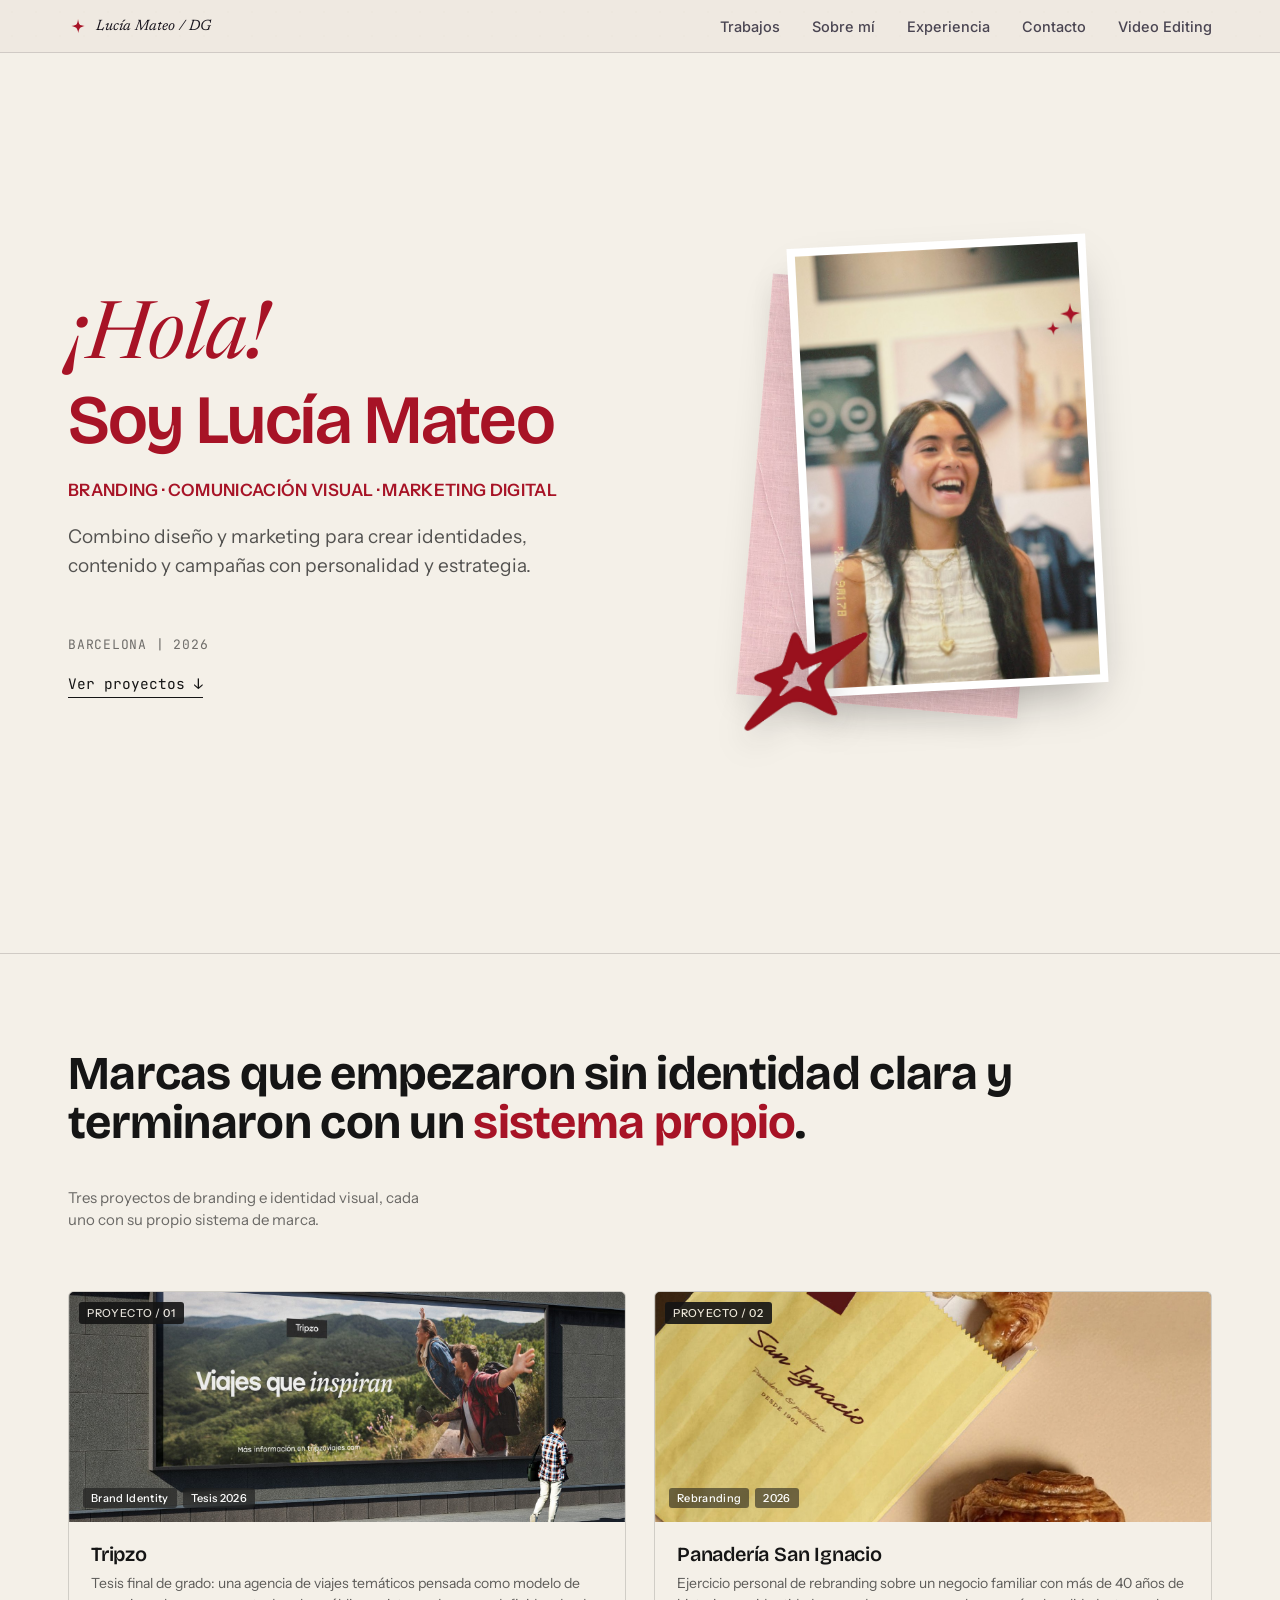
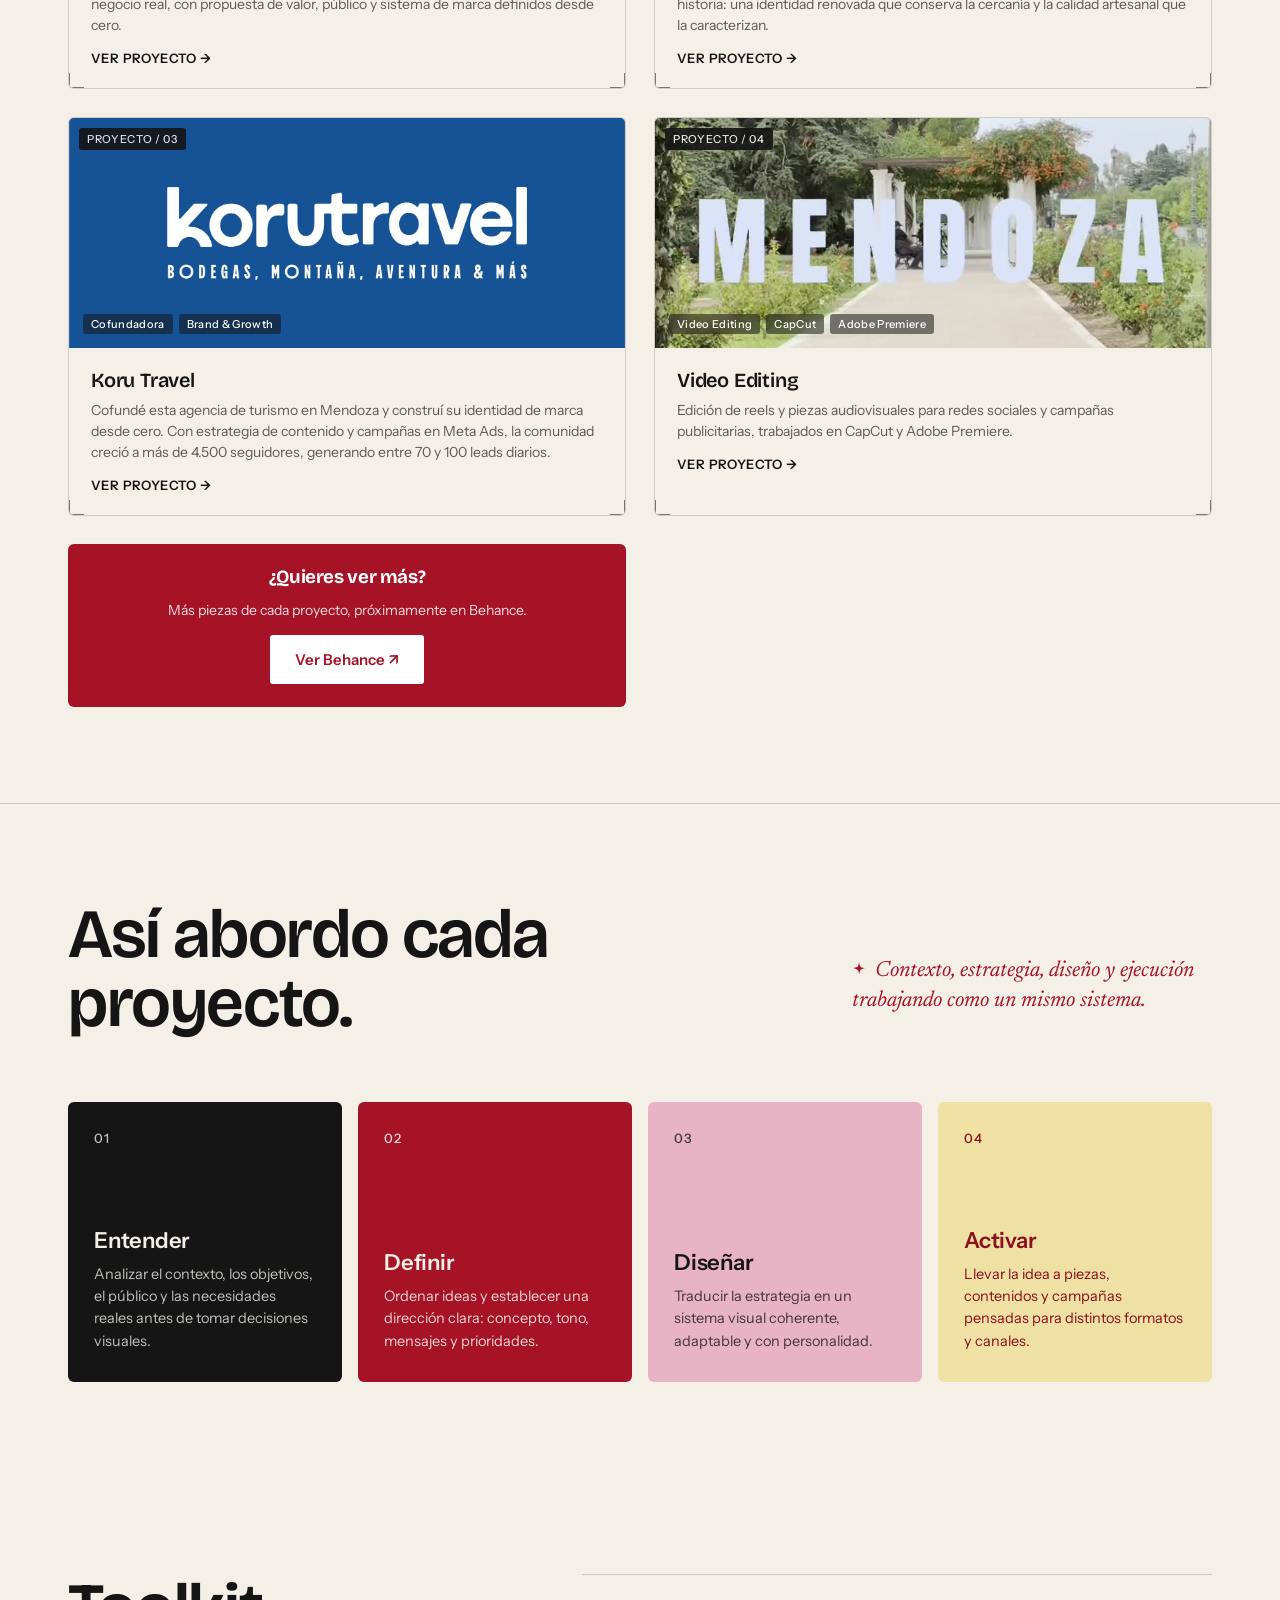
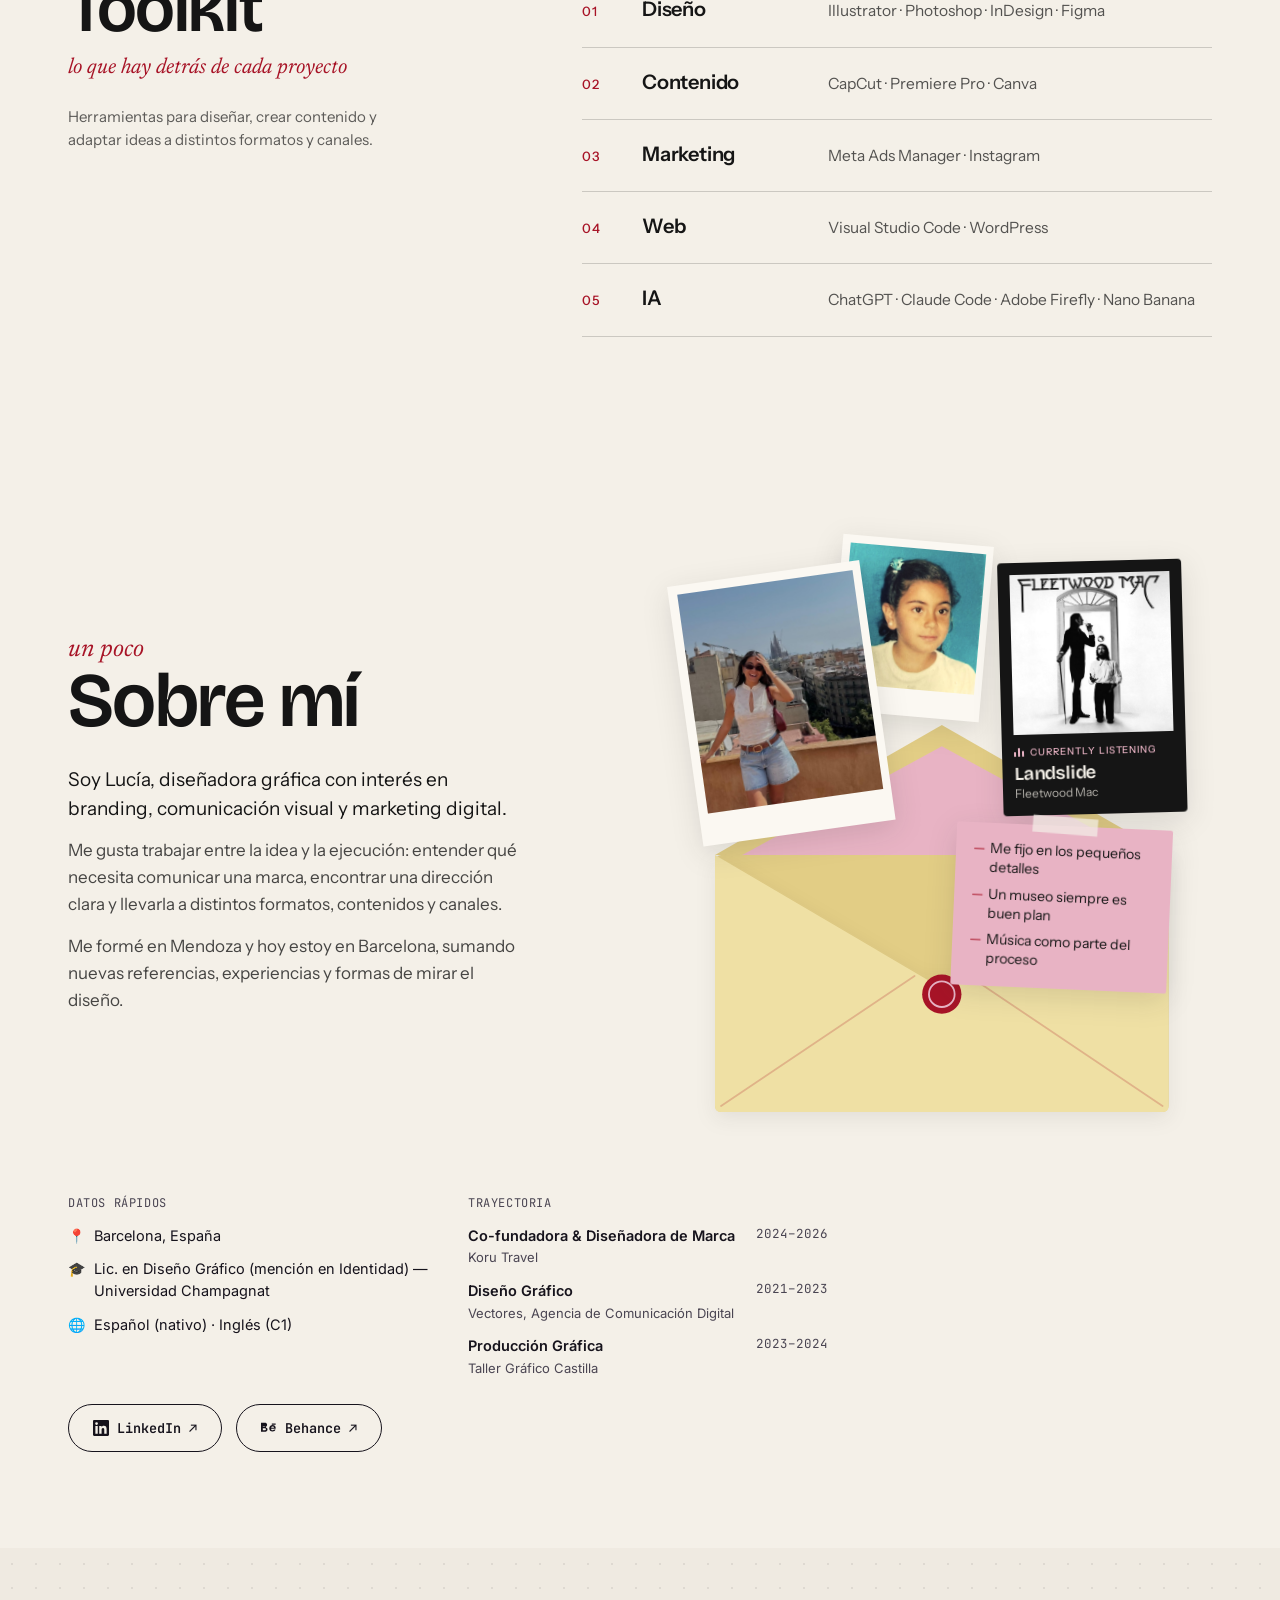
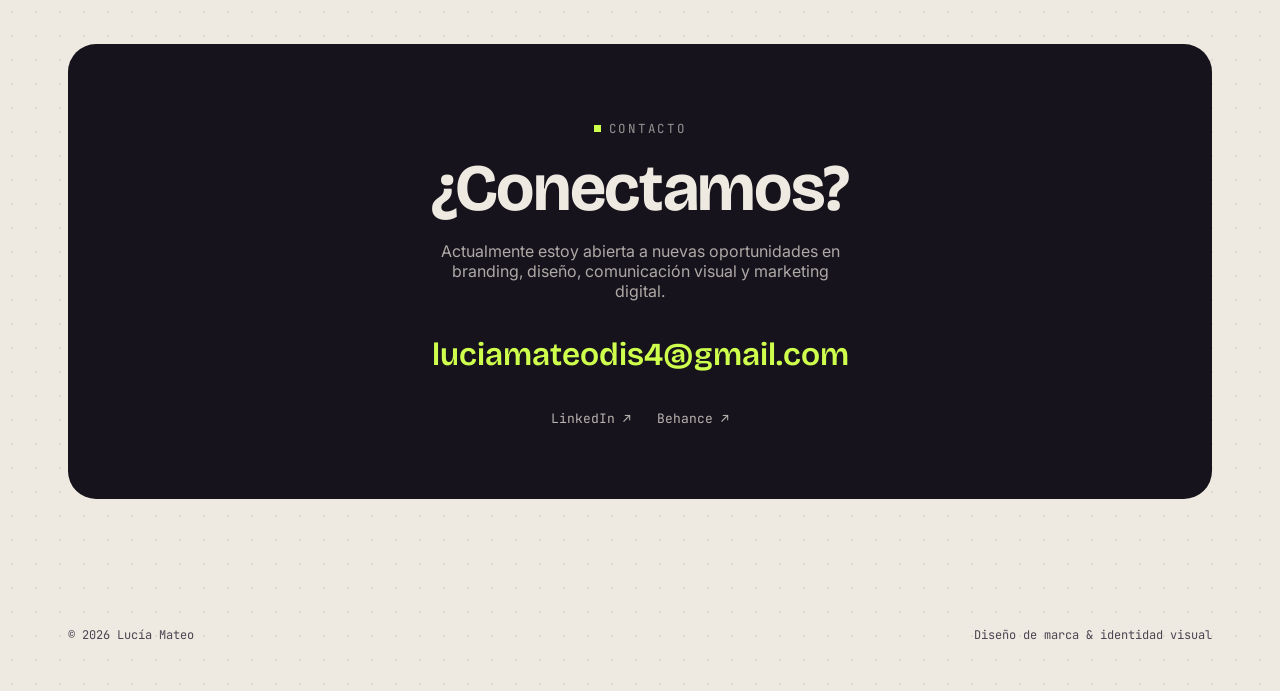
==== commit 73cb2d5e: "Sección Proceso y Toolkit actualizadas con nueva identidad visual Co-Authored-By: Claude Opus 5.5 <n" ====
--- a/index.html
+++ b/index.html
@@ -100,130 +100,217 @@
 
   <hr class="divider">
 
-  <!-- PROYECTOS -->
-  <section class="pad proyectos" id="trabajo">
-    <div class="wrap">
-      <div class="proyectos-head reveal">
-        <p class="proyectos-eyebrow">una selección de</p>
-        <h2 class="proyectos-title">Proyectos</h2>
-      </div>
-
-      <div class="proyectos-composition reveal">
-        <div class="proyectos-cd-wrap" aria-hidden="true">
-          <picture>
-            <source srcset="assets/images/cd-iridiscente.webp" type="image/webp">
-            <img class="proyectos-cd" src="assets/images/cd-iridiscente.png" alt="" width="900" height="900" loading="lazy">
-          </picture>
-          <span class="proyectos-cd-number" data-num="01">01</span>
-          <span class="proyectos-cd-number" data-num="02">02</span>
-          <span class="proyectos-cd-number" data-num="03">03</span>
-          <span class="proyectos-cd-number" data-num="04">04</span>
-        </div>
-
-        <a class="proyectos-item proyectos-item-01" href="tripzo.html">
-          <span class="proyectos-item-line">
-            <span class="proyectos-item-num">01</span>
-            <span class="proyectos-item-name">Tripzo</span>
-          </span>
-          <span class="proyectos-item-cat">Branding</span>
-        </a>
-
-        <a class="proyectos-item proyectos-item-02" href="panaderia-san-ignacio.html">
-          <span class="proyectos-item-line">
-            <span class="proyectos-item-num">02</span>
-            <span class="proyectos-item-name">San Ignacio</span>
-          </span>
-          <span class="proyectos-item-cat">Rebranding</span>
-        </a>
-
-        <a class="proyectos-item proyectos-item-03" href="koru-travel.html">
-          <span class="proyectos-item-line">
-            <span class="proyectos-item-num">03</span>
-            <span class="proyectos-item-name">Koru Travel</span>
-          </span>
-          <span class="proyectos-item-cat">Branding · Marketing digital</span>
-        </a>
-
-        <a class="proyectos-item proyectos-item-04" href="video-editing.html">
-          <span class="proyectos-item-line">
-            <span class="proyectos-item-num">04</span>
-            <span class="proyectos-item-name">Video Editing</span>
-          </span>
-          <span class="proyectos-item-cat">Contenido audiovisual</span>
-        </a>
-      </div>
-    </div>
-  </section>
-
-  <hr class="divider">
-
-  <!-- PROCESS -->
-  <section class="pad" id="proceso">
+  <!-- WORK -->
+  <section class="pad work-hp" id="trabajo">
     <div class="wrap">
       <div class="section-head reveal">
-        <h2>De la estrategia<br>al sistema de marca.</h2>
-        <p>Cuatro etapas para construir una identidad que funcione en cualquier contexto.</p>
+        <h2 class="h2-work">Marcas que empezaron sin identidad clara y terminaron con un <span class="hl">sistema propio</span>.</h2>
+        <p>Tres proyectos de branding e identidad visual, cada uno con su propio sistema de marca.</p>
+      </div>
+
+      <div class="work-grid">
+
+        <a class="proj frame reveal" href="tripzo.html">
+          <span class="corner tl"></span><span class="corner tr"></span><span class="corner bl"></span><span class="corner br"></span>
+          <span class="frame-tag">proyecto / 01</span>
+          <div class="proj-thumb">
+            <img src="assets/images/tripzo-portada.jpg" alt="Identidad de marca de Tripzo, agencia de viajes temáticos" loading="lazy">
+            <div class="tags"><span>Brand Identity</span><span>Tesis 2026</span></div>
+          </div>
+          <div class="proj-body">
+            <h3>Tripzo</h3>
+            <p>Tesis final de grado: una agencia de viajes temáticos pensada como modelo de negocio real, con propuesta de valor, público y sistema de marca definidos desde cero.</p>
+            <div class="proj-arrow">Ver proyecto →</div>
+          </div>
+        </a>
+
+        <a class="proj frame reveal" href="panaderia-san-ignacio.html">
+          <span class="corner tl"></span><span class="corner tr"></span><span class="corner bl"></span><span class="corner br"></span>
+          <span class="frame-tag">proyecto / 02</span>
+          <div class="proj-thumb">
+            <img src="assets/images/panaderia-san-ignacio-portada.jpg" alt="Rebranding de Panadería San Ignacio" loading="lazy">
+            <div class="tags"><span>Rebranding</span><span>2026</span></div>
+          </div>
+          <div class="proj-body">
+            <h3>Panadería San Ignacio</h3>
+            <p>Ejercicio personal de rebranding sobre un negocio familiar con más de 40 años de historia: una identidad renovada que conserva la cercanía y la calidad artesanal que la caracterizan.</p>
+            <div class="proj-arrow">Ver proyecto →</div>
+          </div>
+        </a>
+
+        <a class="proj frame reveal" href="koru-travel.html">
+          <span class="corner tl"></span><span class="corner tr"></span><span class="corner bl"></span><span class="corner br"></span>
+          <span class="frame-tag">proyecto / 03</span>
+          <div class="proj-thumb">
+            <img src="assets/images/koru-travel-portada.jpg" alt="Identidad de marca de Koru Travel, agencia de viajes en Mendoza" loading="lazy">
+            <div class="tags"><span>Cofundadora</span><span>Brand & Growth</span></div>
+          </div>
+          <div class="proj-body">
+            <h3>Koru Travel</h3>
+            <p>Cofundé esta agencia de turismo en Mendoza y construí su identidad de marca desde cero. Con estrategia de contenido y campañas en Meta Ads, la comunidad creció a más de 4.500 seguidores, generando entre 70 y 100 leads diarios.</p>
+            <div class="proj-arrow">Ver proyecto →</div>
+          </div>
+        </a>
+
+        <a class="proj frame reveal" href="video-editing.html">
+          <span class="corner tl"></span><span class="corner tr"></span><span class="corner bl"></span><span class="corner br"></span>
+          <span class="frame-tag">proyecto / 04</span>
+          <div class="proj-thumb">
+            <img src="assets/images/koru-video-5-publicidad-poster.jpg" alt="Pieza de publicidad en video de Koru Travel" loading="lazy">
+            <div class="tags"><span>Video Editing</span><span>CapCut</span><span>Adobe Premiere</span></div>
+          </div>
+          <div class="proj-body">
+            <h3>Video Editing</h3>
+            <p>Edición de reels y piezas audiovisuales para redes sociales y campañas publicitarias, trabajados en CapCut y Adobe Premiere.</p>
+            <div class="proj-arrow">Ver proyecto →</div>
+          </div>
+        </a>
+
+        <div class="proj frame reveal" style="display:flex; align-items:center; justify-content:center; text-align:center; padding:22px; background:var(--violet); color:#fff; border-color:transparent;">
+          <div>
+            <h3 style="margin-bottom:10px;">¿Quieres ver más?</h3>
+            <p style="color:rgba(255,255,255,.85); font-size:14px; margin-bottom:16px;">Más piezas de cada proyecto, próximamente en Behance.</p>
+            <a href="https://www.behance.net/luciamateo" target="_blank" rel="noopener" class="btn" style="background:#fff; color:var(--violet);">Ver Behance ↗</a>
+          </div>
+        </div>
+
+      </div>
+    </div>
+  </section>
+
+  <hr class="divider">
+
+  <!-- PROCESS -->
+  <section class="pad process-hp" id="proceso">
+    <div class="wrap">
+      <div class="section-head reveal">
+        <h2>Así abordo cada proyecto.</h2>
+        <p>
+          <svg class="process-hp-star" viewBox="0 0 24 24" aria-hidden="true"><path d="M12 1.5c.8 4.5 1.3 7.1 3.2 9 2.2.5 4.6.9 6.8 1.5-2.4.7-4.8 1.3-6.7 2.7-1.6 2.1-2.3 4.3-2.9 7.8-.7-3.5-1.4-5.9-3.1-7.7-2-1.4-4.5-2.1-7.3-2.8 2.9-.6 5.5-1.1 7.2-1.9 1.8-1.8 2.4-4.4 2.8-8.6Z"/></svg>
+          Contexto, estrategia, diseño y ejecución trabajando como un mismo sistema.
+        </p>
       </div>
       <div class="steps">
         <div class="step st1 reveal">
           <div class="num">01</div>
-          <h3>Investigar</h3>
-          <p>Entender el negocio, su público y el contexto antes de proponer nada visual.</p>
+          <h3>Entender</h3>
+          <p>Analizar el contexto, los objetivos, el público y las necesidades reales antes de tomar decisiones visuales.</p>
         </div>
         <div class="step st2 reveal">
           <div class="num">02</div>
-          <h3>Estrategia</h3>
-          <p>Definir posicionamiento, tono de voz y propuesta de valor de la marca.</p>
+          <h3>Definir</h3>
+          <p>Ordenar ideas y establecer una dirección clara: concepto, tono, mensajes y prioridades.</p>
         </div>
         <div class="step st3 reveal">
           <div class="num">03</div>
-          <h3>Identidad visual</h3>
-          <p>Construir una identidad de marca incluyendo los elementos que esta pueda requerir. (logo, mapa de color, puesta tipográfica)</p>
+          <h3>Diseñar</h3>
+          <p>Traducir la estrategia en un sistema visual coherente, adaptable y con personalidad.</p>
         </div>
         <div class="step st4 reveal">
           <div class="num">04</div>
-          <h3>Aplicaciones</h3>
-          <p>Llevar la marca a piezas reales teniendo en cuenta posibles canales de comunicación (redes sociales, packaging, papelería, etc.).</p>
+          <h3>Activar</h3>
+          <p>Llevar la idea a piezas, contenidos y campañas pensadas para distintos formatos y canales.</p>
         </div>
       </div>
     </div>
   </section>
 
   <!-- TOOLKIT -->
-  <section class="pad section-lime" id="toolkit">
+  <section class="pad toolkit-hp" id="toolkit">
+    <div class="wrap toolkit-hp-grid">
+      <div class="toolkit-hp-head reveal">
+        <h2 class="toolkit-hp-title">Toolkit</h2>
+        <p class="toolkit-hp-sub">lo que hay detrás de cada proyecto</p>
+        <p class="toolkit-hp-copy">Herramientas para diseñar, crear contenido y adaptar ideas a distintos formatos y canales.</p>
+      </div>
+      <ol class="toolkit-hp-list reveal">
+        <li class="toolkit-hp-item">
+          <span class="toolkit-hp-num">01</span>
+          <h3 class="toolkit-hp-cat">Diseño</h3>
+          <p class="toolkit-hp-tools">Illustrator · Photoshop · InDesign · Figma</p>
+        </li>
+        <li class="toolkit-hp-item">
+          <span class="toolkit-hp-num">02</span>
+          <h3 class="toolkit-hp-cat">Contenido</h3>
+          <p class="toolkit-hp-tools">CapCut · Premiere Pro · Canva</p>
+        </li>
+        <li class="toolkit-hp-item">
+          <span class="toolkit-hp-num">03</span>
+          <h3 class="toolkit-hp-cat">Marketing</h3>
+          <p class="toolkit-hp-tools">Meta Ads Manager · Instagram</p>
+        </li>
+        <li class="toolkit-hp-item">
+          <span class="toolkit-hp-num">04</span>
+          <h3 class="toolkit-hp-cat">Web</h3>
+          <p class="toolkit-hp-tools">Visual Studio Code · WordPress</p>
+        </li>
+        <li class="toolkit-hp-item">
+          <span class="toolkit-hp-num">05</span>
+          <h3 class="toolkit-hp-cat">IA</h3>
+          <p class="toolkit-hp-tools">ChatGPT · Claude Code · Adobe Firefly · Nano Banana</p>
+        </li>
+      </ol>
+    </div>
+  </section>
+
+  <!-- ABOUT -->
+  <section class="pad about-hp" id="sobre-mi">
     <div class="wrap">
-      <div class="section-head reveal">
-        <h2>Toolkit</h2>
-        <p>Lo que uso a diario para llevar una marca del concepto a la pieza final.</p>
-      </div>
-      <div class="chip-row reveal">
-        <span class="chip chip-lime mono">Illustrator</span>
-        <span class="chip chip-lime mono">Photoshop</span>
-        <span class="chip chip-lime mono">Adobe Firefly</span>
-        <span class="chip chip-lime mono">Nano Banana</span>
-        <span class="chip chip-lime mono">WordPress</span>
-        <span class="chip chip-lime mono">InDesign</span>
-        <span class="chip chip-lime mono">Figma</span>
-        <span class="chip chip-lime mono">Premiere Pro</span>
-        <span class="chip chip-lime mono">Meta Ads Manager</span>
-        <span class="chip chip-lime mono">Instagram</span>
-        <span class="chip chip-lime mono">Canva</span>
-        <span class="chip chip-lime mono">CapCut</span>
-      </div>
-    </div>
-  </section>
-
-  <!-- ABOUT -->
-  <section class="pad" id="sobre-mi">
-    <div class="wrap">
-      <div class="about-grid">
-        <div class="avatar frame">
-          <span class="corner tl"></span><span class="corner tr"></span><span class="corner bl"></span><span class="corner br"></span>
-          <img src="assets/images/lucia-perfil.jpg" alt="Lucía Mateo, diseñadora de marca y comunicación visual">
-        </div>
-        <div class="about-copy">
-          <div class="eyebrow">sobre mí</div>
-          <p>Soy diseñadora de marca y comunicación visual, con base en Barcelona. Mi trabajo conecta el diseño con la estrategia: construyo identidades visuales, pero también pienso cómo esa marca se comunica y crece — desde una campaña en redes hasta la coordinación de un equipo creativo.</p>
+      <div class="about-hp-intro">
+        <div class="about-hp-text reveal">
+          <p class="about-hp-eyebrow">un poco</p>
+          <h2 class="about-hp-title">Sobre mí</h2>
+          <div class="about-hp-body">
+            <p>Soy Lucía, diseñadora gráfica con interés en branding, comunicación visual y marketing digital.</p>
+            <p>Me gusta trabajar entre la idea y la ejecución: entender qué necesita comunicar una marca, encontrar una dirección clara y llevarla a distintos formatos, contenidos y canales.</p>
+            <p>Me formé en Mendoza y hoy estoy en Barcelona, sumando nuevas referencias, experiencias y formas de mirar el diseño.</p>
+          </div>
+        </div>
+
+        <!-- envelope: back (inside + open flap) sits behind the pieces, front pocket in front of them while they slide out -->
+        <div class="about-hp-visual">
+          <svg class="about-hp-env about-hp-env-back" viewBox="0 0 300 260" aria-hidden="true" focusable="false">
+            <path class="env-flap" d="M0 90 L150 4 L300 90 Z"/>
+            <path class="env-liner" d="M18 90 L150 18 L282 90 Z"/>
+            <rect class="env-inside" x="0" y="90" width="300" height="170" rx="4"/>
+          </svg>
+
+          <figure class="about-hp-piece about-hp-photo about-hp-p1">
+            <img src="assets/images/lucia-actual-bcn.jpg" alt="Lucía Mateo en una terraza de Barcelona, con la Sagrada Familia de fondo" width="800" height="1191" loading="lazy">
+          </figure>
+
+          <figure class="about-hp-piece about-hp-photo about-hp-p2">
+            <img src="assets/images/lucia-infancia.jpg" alt="Foto de infancia de Lucía Mateo" width="700" height="729" loading="lazy">
+          </figure>
+
+          <div class="about-hp-piece about-hp-music about-hp-p3">
+            <img class="about-hp-music-cover" src="assets/images/fleetwood-mac-cover.jpg" alt="Portada del álbum Fleetwood Mac" width="500" height="500" loading="lazy">
+            <p class="about-hp-music-label">
+              <span class="about-hp-eq" aria-hidden="true"><i></i><i></i><i></i></span>
+              Currently listening
+            </p>
+            <p class="about-hp-music-track">Landslide</p>
+            <p class="about-hp-music-artist">Fleetwood Mac</p>
+          </div>
+
+          <div class="about-hp-piece about-hp-note about-hp-p4">
+            <ul>
+              <li>Me fijo en los pequeños detalles</li>
+              <li>Un museo siempre es buen plan</li>
+              <li>Música como parte del proceso</li>
+            </ul>
+          </div>
+
+          <svg class="about-hp-env about-hp-env-front" viewBox="0 0 300 260" aria-hidden="true" focusable="false">
+            <path class="env-pocket" d="M0 90 L150 178 L300 90 L300 256 Q300 260 296 260 L4 260 Q0 260 0 256 Z"/>
+            <path class="env-fold" d="M4 256 L132 170 M296 256 L168 170"/>
+            <circle class="env-seal" cx="150" cy="182" r="13"/>
+            <circle class="env-seal-ring" cx="150" cy="182" r="8.5"/>
+          </svg>
+        </div>
+      </div>
+
+      <div class="about-copy about-hp-details">
 
           <div class="about-facts">
             <div class="fact-col">
@@ -272,7 +359,6 @@
               Behance ↗
             </a>
           </div>
-        </div>
       </div>
     </div>
   </section>
--- a/assets/style.css
+++ b/assets/style.css
@@ -383,173 +383,38 @@
   .proj-body p{ margin:0; font-size:14px; line-height:1.5; color:var(--ink-soft); }
   .proj-arrow{ margin-top:14px; font-family:'JetBrains Mono', monospace; font-size:13px; display:flex; align-items:center; gap:6px; }
 
-  /* ---------- proyectos (interactive index, replaces the old work-grid in index.html) ---------- */
-  .proyectos{
+  /* ---------- trabajo: original work-grid cards, repainted with the Hero palette ---------- */
+  .work-hp{
     --hp-paper:#F4F0E8;
     --hp-ink:#151515;
     --hp-red:#A71326;
-  }
-
-  .proyectos-head{ margin-bottom:56px; }
-  .proyectos-eyebrow{
-    font-family:'Newsreader', serif;
-    font-style:italic;
-    font-weight:400;
-    font-size:clamp(18px, 1.8vw, 22px);
-    color:var(--hp-red);
-    margin:0 0 4px;
-  }
-  .proyectos-title{
-    font-family:'Bricolage Grotesque', 'Instrument Sans', sans-serif;
-    font-weight:600;
-    font-size:clamp(40px, 7vw, 96px);
-    line-height:.95;
-    letter-spacing:-0.02em;
+    /* inline styles and shared .frame rules read these, so they pick up the new palette */
+    --violet:var(--hp-red);
+    --ink:var(--hp-ink);
+    --paper:var(--hp-paper);
+    --line:rgba(21,21,21,.16);
+    background:var(--hp-paper);
     color:var(--hp-ink);
-    margin:0;
-  }
-
-  /* desktop: CD centered, two projects flanking each side in a staggered, asymmetric layout */
-  .proyectos-composition{
-    display:grid;
-    grid-template-columns:1fr minmax(240px,420px) 1fr;
-    grid-template-rows:repeat(4, minmax(88px,auto));
-    align-items:center;
-    column-gap:56px;
-    row-gap:4px;
-  }
-
-  .proyectos-cd-wrap{
-    grid-column:2;
-    grid-row:1 / -1;
-    justify-self:center;
-    align-self:center;
-    position:relative;
-    width:100%;
-    aspect-ratio:1/1;
-  }
-  .proyectos-cd{ width:100%; height:100%; object-fit:contain; display:block; transform:rotate(0deg); transition:transform .6s cubic-bezier(.16,.8,.24,1); }
-  .proyectos-cd-number{
-    position:absolute;
-    inset:0;
-    display:flex;
-    align-items:center;
-    justify-content:center;
-    font-family:'Bricolage Grotesque', sans-serif;
-    font-weight:700;
-    font-size:clamp(28px, 5vw, 52px);
-    color:var(--hp-ink);
-    text-shadow:0 1px 3px rgba(255,255,255,.55);
-    opacity:0;
-    pointer-events:none;
-    transition:opacity .3s ease;
-  }
-
-  .proyectos-item{
-    display:flex;
-    flex-direction:column;
-    gap:6px;
-    text-decoration:none;
-    color:var(--hp-ink);
-    padding:4px 2px;
-  }
-  .proyectos-item-line{ display:flex; align-items:baseline; gap:14px; }
-  .proyectos-item-num{
-    font-family:'Instrument Sans', sans-serif;
-    font-size:14px;
-    font-weight:500;
-    letter-spacing:.04em;
-    color:rgba(21,21,21,.45);
-    transition:color .25s ease;
-  }
-  .proyectos-item-name{
-    font-family:'Bricolage Grotesque', sans-serif;
-    font-weight:600;
-    font-size:clamp(22px, 2.6vw, 32px);
-    letter-spacing:-0.01em;
-    display:inline-block;
-    text-decoration:underline;
-    text-decoration-color:transparent;
-    text-underline-offset:6px;
-    transition:text-decoration-color .25s ease, transform .25s ease, color .25s ease;
-  }
-  .proyectos-item-cat{
-    font-family:'Instrument Sans', sans-serif;
-    font-size:13px;
-    letter-spacing:.03em;
-    text-transform:uppercase;
-    color:rgba(21,21,21,.55);
-  }
-
-  .proyectos-item:hover .proyectos-item-num, .proyectos-item:focus-visible .proyectos-item-num,
-  .proyectos-item:hover .proyectos-item-name, .proyectos-item:focus-visible .proyectos-item-name{
-    color:var(--hp-red);
-  }
-  .proyectos-item:hover .proyectos-item-name, .proyectos-item:focus-visible .proyectos-item-name{
-    text-decoration-color:var(--hp-red);
-  }
-
-  .proyectos-item-01, .proyectos-item-02{ grid-column:1; justify-self:end; align-items:flex-end; text-align:right; }
-  .proyectos-item-03, .proyectos-item-04{ grid-column:3; justify-self:start; align-items:flex-start; text-align:left; }
-  .proyectos-item-01{ grid-row:1; transform:translateY(-6px); }
-  .proyectos-item-02{ grid-row:3; transform:translateY(18px); }
-  .proyectos-item-03{ grid-row:2; transform:translateY(10px); }
-  .proyectos-item-04{ grid-row:4; transform:translateY(-14px); }
-
-  /* left-column items lean toward the CD (right) on hover, right-column items lean left */
-  .proyectos-item-01:hover .proyectos-item-name, .proyectos-item-01:focus-visible .proyectos-item-name,
-  .proyectos-item-02:hover .proyectos-item-name, .proyectos-item-02:focus-visible .proyectos-item-name{
-    transform:translateX(6px);
-  }
-  .proyectos-item-03:hover .proyectos-item-name, .proyectos-item-03:focus-visible .proyectos-item-name,
-  .proyectos-item-04:hover .proyectos-item-name, .proyectos-item-04:focus-visible .proyectos-item-name{
-    transform:translateX(-6px);
-  }
-
-  /* show the matching number on the CD while its project is hovered/focused */
-  .proyectos-composition:has(.proyectos-item-01:hover) .proyectos-cd-number[data-num="01"],
-  .proyectos-composition:has(.proyectos-item-01:focus-visible) .proyectos-cd-number[data-num="01"],
-  .proyectos-composition:has(.proyectos-item-02:hover) .proyectos-cd-number[data-num="02"],
-  .proyectos-composition:has(.proyectos-item-02:focus-visible) .proyectos-cd-number[data-num="02"],
-  .proyectos-composition:has(.proyectos-item-03:hover) .proyectos-cd-number[data-num="03"],
-  .proyectos-composition:has(.proyectos-item-03:focus-visible) .proyectos-cd-number[data-num="03"],
-  .proyectos-composition:has(.proyectos-item-04:hover) .proyectos-cd-number[data-num="04"],
-  .proyectos-composition:has(.proyectos-item-04:focus-visible) .proyectos-cd-number[data-num="04"]{
-    opacity:1;
-  }
-
-  /* a few subtle degrees of rotation per project, eased — never a constant spin */
-  @media (prefers-reduced-motion: no-preference){
-    .proyectos-composition:has(.proyectos-item-01:hover) .proyectos-cd,
-    .proyectos-composition:has(.proyectos-item-01:focus-visible) .proyectos-cd{ transform:rotate(-5deg); }
-    .proyectos-composition:has(.proyectos-item-02:hover) .proyectos-cd,
-    .proyectos-composition:has(.proyectos-item-02:focus-visible) .proyectos-cd{ transform:rotate(3deg); }
-    .proyectos-composition:has(.proyectos-item-03:hover) .proyectos-cd,
-    .proyectos-composition:has(.proyectos-item-03:focus-visible) .proyectos-cd{ transform:rotate(-3deg); }
-    .proyectos-composition:has(.proyectos-item-04:hover) .proyectos-cd,
-    .proyectos-composition:has(.proyectos-item-04:focus-visible) .proyectos-cd{ transform:rotate(5deg); }
-  }
-
-  @media (max-width:860px){
-    .proyectos-head{ margin-bottom:40px; text-align:center; }
-    .proyectos-composition{
-      display:flex;
-      flex-direction:column;
-      align-items:center;
-      gap:36px;
-    }
-    .proyectos-cd-wrap{ width:min(220px, 58vw); }
-    .proyectos-item-01, .proyectos-item-02, .proyectos-item-03, .proyectos-item-04{
-      justify-self:auto; align-items:center; text-align:center; transform:none;
-    }
-    .proyectos-item-line{ justify-content:center; }
-    .proyectos-item-01:hover .proyectos-item-name, .proyectos-item-01:focus-visible .proyectos-item-name,
-    .proyectos-item-02:hover .proyectos-item-name, .proyectos-item-02:focus-visible .proyectos-item-name,
-    .proyectos-item-03:hover .proyectos-item-name, .proyectos-item-03:focus-visible .proyectos-item-name,
-    .proyectos-item-04:hover .proyectos-item-name, .proyectos-item-04:focus-visible .proyectos-item-name{
-      transform:none;
-    }
-  }
+  }
+
+  .work-hp .section-head h2{ font-family:'Bricolage Grotesque', sans-serif; letter-spacing:-0.015em; color:var(--hp-ink); }
+  .work-hp .hl{ background:none; color:var(--hp-red); }
+  .work-hp .section-head p{ font-family:'Instrument Sans', sans-serif; color:rgba(21,21,21,.62); }
+
+  .work-hp .proj{ border-radius:6px; border-color:rgba(21,21,21,.16); transition:transform .35s cubic-bezier(.2,.8,.2,1), box-shadow .35s ease, border-color .25s ease; }
+  .work-hp .proj:hover, .work-hp .proj:focus-visible{ transform:translateY(-6px); border-color:var(--hp-red); box-shadow:0 24px 44px -24px rgba(21,21,21,.28); }
+  .work-hp .frame-tag{ background:var(--hp-ink); color:var(--hp-paper); font-family:'Instrument Sans', sans-serif; font-size:11px; font-weight:500; letter-spacing:.06em; text-transform:uppercase; border-radius:3px; opacity:.9; }
+  .work-hp .proj-thumb .tags span{ font-family:'Instrument Sans', sans-serif; font-size:11px; font-weight:500; letter-spacing:.03em; background:rgba(21,21,21,.55); border-radius:3px; }
+  .work-hp .proj-body h3{ font-family:'Bricolage Grotesque', sans-serif; font-weight:600; letter-spacing:-0.01em; transition:color .25s ease; }
+  .work-hp .proj-body p{ font-family:'Instrument Sans', sans-serif; color:rgba(21,21,21,.68); }
+  .work-hp .proj-arrow{ font-family:'Instrument Sans', sans-serif; font-weight:600; font-size:13px; letter-spacing:.03em; text-transform:uppercase; transition:color .25s ease; }
+  .work-hp .proj:hover .proj-body h3, .work-hp .proj:focus-visible .proj-body h3,
+  .work-hp .proj:hover .proj-arrow, .work-hp .proj:focus-visible .proj-arrow{ color:var(--hp-red); }
+
+  /* "¿Quieres ver más?" card (inline background now resolves to --hp-red) */
+  .work-hp .proj h3[style]{ font-family:'Bricolage Grotesque', sans-serif; }
+  .work-hp .proj p[style]{ font-family:'Instrument Sans', sans-serif; }
+  .work-hp .proj .btn{ font-family:'Instrument Sans', sans-serif; border-radius:3px; }
 
   /* ---------- process (numbered — genuinely sequential) ---------- */
   .steps{ display:grid; grid-template-columns:repeat(4,1fr); gap:20px; }
@@ -565,6 +430,67 @@
   .step.st3{ background:var(--lime); color:var(--ink); border-color:transparent; }
   .step.st4{ background:var(--coral); color:#fff; border-color:transparent; } .step.st4 p{color:rgba(255,255,255,.85);}
 
+  /* ---------- proceso: same 4-step grid, repainted with the Hero palette ---------- */
+  .process-hp{
+    --hp-paper:#F4F0E8;
+    --hp-ink:#151515;
+    --hp-red:#A71326;
+    --hp-pink:#E8B3C4;
+    --hp-butter:#EFE0A4;
+    background:var(--hp-paper);
+    color:var(--hp-ink);
+  }
+  .process-hp .section-head{ align-items:end; margin-bottom:64px; }
+  .process-hp .section-head h2{
+    font-family:'Bricolage Grotesque', 'Instrument Sans', sans-serif;
+    font-weight:600;
+    font-size:clamp(36px, 5.4vw, 72px);
+    line-height:1;
+    letter-spacing:-0.02em;
+    max-width:14ch;
+    color:var(--hp-ink);
+  }
+  .process-hp .section-head p{
+    font-family:'Newsreader', serif;
+    font-style:italic;
+    font-weight:400;
+    font-size:clamp(18px, 1.8vw, 22px);
+    line-height:1.35;
+    max-width:30ch;
+    color:var(--hp-red);
+  }
+  .process-hp-star{ width:14px; height:14px; fill:var(--hp-red); vertical-align:.05em; margin-right:4px; }
+
+  .process-hp .steps{ gap:16px; }
+  .process-hp .step{
+    display:flex;
+    flex-direction:column;
+    min-height:280px;
+    padding:28px 26px 30px;
+    border:none;
+    border-radius:6px;
+    font-family:'Instrument Sans', sans-serif;
+  }
+  .process-hp .step .num{ font-family:'Instrument Sans', sans-serif; font-size:13px; font-weight:500; letter-spacing:.08em; opacity:1; margin-bottom:0; }
+  .process-hp .step h3{ font-family:'Instrument Sans', sans-serif; font-weight:600; font-size:22px; letter-spacing:-0.01em; margin:auto 0 10px; padding-top:48px; }
+  .process-hp .step p{ font-size:14.5px; line-height:1.55; }
+
+  .process-hp .step.st1{ background:var(--hp-ink); color:var(--hp-paper); }
+  .process-hp .step.st1 .num, .process-hp .step.st1 p{ color:rgba(244,240,232,.78); }
+  .process-hp .step.st2{ background:var(--hp-red); color:var(--hp-paper); }
+  .process-hp .step.st2 .num, .process-hp .step.st2 p{ color:rgba(244,240,232,.88); }
+  .process-hp .step.st3{ background:var(--hp-pink); color:var(--hp-ink); }
+  .process-hp .step.st3 .num, .process-hp .step.st3 p{ color:rgba(21,21,21,.78); }
+  .process-hp .step.st4{ background:var(--hp-butter); color:#8A0F1F; }
+  .process-hp .step.st4 .num, .process-hp .step.st4 p{ color:#8A0F1F; }
+
+  @media (max-width:900px){ .process-hp .step{ min-height:240px; } }
+  @media (max-width:520px){
+    .process-hp .section-head{ margin-bottom:40px; }
+    .process-hp .step{ min-height:0; }
+    .process-hp .step h3{ padding-top:28px; }
+  }
+
   /* ---------- toolkit ---------- */
   .chip{ font-family:'JetBrains Mono', monospace; font-size:13.5px; padding:10px 18px; border-radius:100px; border:1.5px solid var(--line); background:var(--paper); }
   .chip-row{ display:flex; gap:10px; flex-wrap:wrap; }
@@ -578,6 +504,87 @@
   .section-lime .chip-lime{ background:var(--ink); color:var(--lime); border-color:var(--ink); }
   .section-lime .chip-lime:hover{ background:var(--paper); color:var(--ink); border-color:var(--ink); }
 
+  /* ---------- toolkit: editorial index (replaces the chip cloud on the home page) ---------- */
+  .toolkit-hp{
+    --hp-paper:#F4F0E8;
+    --hp-ink:#151515;
+    --hp-red:#A71326;
+    background:var(--hp-paper);
+    color:var(--hp-ink);
+  }
+  .toolkit-hp-grid{
+    display:grid;
+    grid-template-columns:minmax(0, 5fr) minmax(0, 7fr);
+    gap:64px;
+    align-items:start;
+  }
+  .toolkit-hp-title{
+    font-family:'Bricolage Grotesque', 'Instrument Sans', sans-serif;
+    font-weight:600;
+    font-size:clamp(36px, 5.4vw, 72px);
+    line-height:1;
+    letter-spacing:-0.02em;
+    color:var(--hp-ink);
+    margin:0 0 10px;
+  }
+  .toolkit-hp-sub{
+    font-family:'Newsreader', serif;
+    font-style:italic;
+    font-weight:400;
+    font-size:clamp(18px, 1.8vw, 22px);
+    line-height:1.35;
+    color:var(--hp-red);
+    margin:0 0 22px;
+  }
+  .toolkit-hp-copy{
+    font-family:'Instrument Sans', sans-serif;
+    font-size:15px;
+    line-height:1.55;
+    color:rgba(21,21,21,.68);
+    max-width:34ch;
+    margin:0;
+  }
+
+  .toolkit-hp-list{ list-style:none; margin:0; padding:0; border-top:1px solid rgba(21,21,21,.18); }
+  .toolkit-hp-item{
+    display:grid;
+    grid-template-columns:44px minmax(120px, 170px) 1fr;
+    align-items:baseline;
+    column-gap:16px;
+    padding:24px 0;
+    border-bottom:1px solid rgba(21,21,21,.18);
+  }
+  .toolkit-hp-num{
+    font-family:'Instrument Sans', sans-serif;
+    font-size:13px;
+    font-weight:500;
+    letter-spacing:.08em;
+    color:var(--hp-red);
+  }
+  .toolkit-hp-cat{
+    font-family:'Instrument Sans', sans-serif;
+    font-weight:600;
+    font-size:20px;
+    letter-spacing:-0.01em;
+    color:var(--hp-ink);
+    margin:0;
+  }
+  .toolkit-hp-tools{
+    font-family:'Instrument Sans', sans-serif;
+    font-size:15.5px;
+    line-height:1.5;
+    color:rgba(21,21,21,.72);
+    margin:0;
+  }
+
+  @media (max-width:860px){
+    .toolkit-hp-grid{ grid-template-columns:1fr; gap:40px; }
+  }
+  @media (max-width:520px){
+    .toolkit-hp-item{ grid-template-columns:36px 1fr; row-gap:6px; padding:20px 0; }
+    .toolkit-hp-tools{ grid-column:2; }
+  }
+
   /* ---------- about ---------- */
   .about-grid{ display:grid; grid-template-columns:.5fr 1fr; gap:56px; align-items:center; }
   @media (max-width:800px){ .about-grid{grid-template-columns:1fr;} }
@@ -602,6 +609,189 @@
 
   .about-links{ margin-top:26px; display:flex; gap:14px; flex-wrap:wrap; }
   .about-links .btn svg{ flex:none; }
+
+  /* ---------- sobre mí: intro + envelope with 4 pieces ---------- */
+  .about-hp{
+    --hp-paper:#F4F0E8;
+    --hp-ink:#151515;
+    --hp-red:#A71326;
+    --hp-pink:#E8B3C4;
+    --hp-butter:#EFE0A4;
+    --hp-butter-deep:#E2CD85;
+    background:var(--hp-paper);
+    color:var(--hp-ink);
+    overflow-x:clip;
+  }
+  .about-hp-intro{
+    display:grid;
+    grid-template-columns:minmax(0, 1fr) minmax(0, 1fr);
+    gap:64px;
+    align-items:center;
+    margin-bottom:72px;
+  }
+  .about-hp-eyebrow{
+    font-family:'Newsreader', serif;
+    font-style:italic;
+    font-weight:400;
+    font-size:clamp(20px, 2vw, 26px);
+    color:var(--hp-red);
+    margin:0 0 2px;
+  }
+  .about-hp-title{
+    font-family:'Bricolage Grotesque', 'Instrument Sans', sans-serif;
+    font-weight:600;
+    font-size:clamp(40px, 6vw, 84px);
+    line-height:.95;
+    letter-spacing:-0.02em;
+    color:var(--hp-ink);
+    margin:0 0 28px;
+  }
+  .about-hp-body{ max-width:46ch; }
+  .about-hp-body p{
+    font-family:'Instrument Sans', sans-serif;
+    font-size:17px;
+    line-height:1.6;
+    color:rgba(21,21,21,.78);
+    margin:0;
+  }
+  .about-hp-body p + p{ margin-top:14px; }
+  .about-hp-body p:first-child{ color:var(--hp-ink); font-size:19px; line-height:1.5; }
+
+  /* composition box: every child is placed in cqw so the whole scene scales as one piece */
+  .about-hp-visual{
+    position:relative;
+    container-type:inline-size;
+    width:100%;
+    max-width:560px;
+    aspect-ratio:10 / 11;
+    justify-self:end;
+  }
+  .about-hp-env{ position:absolute; left:8cqw; bottom:2cqw; width:84cqw; height:auto; overflow:visible; }
+  .about-hp-env-back{ z-index:1; }
+  .about-hp-env-front{ z-index:4; filter:drop-shadow(0 6px 10px rgba(21,21,21,.08)); }
+  .env-flap{ fill:var(--hp-butter-deep); }
+  .env-liner{ fill:var(--hp-pink); }
+  .env-inside{ fill:var(--hp-butter-deep); }
+  .env-pocket{ fill:var(--hp-butter); }
+  .env-fold{ fill:none; stroke:rgba(167,19,38,.22); stroke-width:1.2; stroke-linecap:round; }
+  .env-seal{ fill:var(--hp-red); }
+  .env-seal-ring{ fill:none; stroke:var(--hp-pink); stroke-width:1.2; }
+
+  .about-hp-piece{
+    position:absolute;
+    margin:0;
+    z-index:var(--z);
+    transform:rotate(var(--rot));
+    transform-origin:50% 60%;
+    filter:drop-shadow(0 8px 14px rgba(21,21,21,.12));
+  }
+
+  /* printed-photo treatment */
+  .about-hp-photo{ background:#FBF8F2; padding:1.6cqw 1.6cqw 6cqw; }
+  .about-hp-photo img{ display:block; width:100%; height:auto; object-fit:cover; }
+  .about-hp-p1 img{ aspect-ratio:4 / 5; object-position:50% 35%; }
+  .about-hp-p2{ padding:1.4cqw 1.4cqw 5cqw; }
+  .about-hp-p2 img{ aspect-ratio:1 / 1.04; filter:sepia(.12) saturate(.9); }
+
+  /* final spots; --dx/--dy = offset back to the start position inside the pocket, --lift = how high it clears the pocket before fanning out */
+  .about-hp-p1{ left:3cqw;  top:8cqw;  width:36cqw; --rot:-8deg;   --z:6; --dx:29cqw;  --dy:48cqw; --lift:-3cqw; }
+  .about-hp-p2{ left:30cqw; top:2cqw;  width:28cqw; --rot:5deg;    --z:5; --dx:6cqw;   --dy:55cqw; --lift:-3cqw; }
+  .about-hp-p3{ left:61cqw; top:6cqw;  width:34cqw; --rot:-1.5deg; --z:7; --dx:-28cqw; --dy:52cqw; --lift:-3cqw; }
+  .about-hp-p4{ left:52cqw; top:55cqw; width:40cqw; --rot:2.5deg;  --z:8; --dx:-22cqw; --dy:6cqw;  --lift:-28cqw; }
+
+  /* currently listening: a quiet object card, not a player UI */
+  .about-hp-music{
+    background:var(--hp-ink);
+    color:var(--hp-paper);
+    padding:2.2cqw 2.2cqw 2.8cqw;
+    border-radius:4px;
+    font-family:'Instrument Sans', sans-serif;
+  }
+  .about-hp-music-cover{ display:block; width:100%; height:auto; aspect-ratio:1 / 1; object-fit:cover; margin-bottom:2.2cqw; }
+  .about-hp-music p{ margin:0; }
+  .about-hp-music-label{
+    display:flex; align-items:center; gap:6px;
+    font-size:clamp(9px, 1.8cqw, 11px);
+    font-weight:500;
+    letter-spacing:.1em;
+    text-transform:uppercase;
+    color:var(--hp-pink);
+    margin-bottom:1.2cqw !important;
+  }
+  .about-hp-music-track{
+    font-family:'Bricolage Grotesque', sans-serif;
+    font-weight:600;
+    font-size:clamp(15px, 3.4cqw, 20px);
+    line-height:1.1;
+    letter-spacing:-0.01em;
+  }
+  .about-hp-music-artist{ font-size:clamp(11px, 2.2cqw, 13px); color:rgba(244,240,232,.72); margin-top:2px !important; }
+  .about-hp-eq{ display:inline-flex; align-items:flex-end; gap:2px; height:9px; }
+  .about-hp-eq i{ display:block; width:2px; background:var(--hp-pink); border-radius:1px; }
+  .about-hp-eq i:nth-child(1){ height:5px; }
+  .about-hp-eq i:nth-child(2){ height:9px; }
+  .about-hp-eq i:nth-child(3){ height:6px; }
+
+  /* note with the three personal lines */
+  .about-hp-note{
+    background:var(--hp-pink);
+    color:var(--hp-ink);
+    padding:3cqw 3.2cqw 3.2cqw;
+    border-radius:2px;
+  }
+  .about-hp-note::before{
+    content:"";
+    position:absolute;
+    top:-1.6cqw; left:50%;
+    width:12cqw; height:3.2cqw;
+    transform:translateX(-50%) rotate(2deg);
+    background:rgba(244,240,232,.7);
+  }
+  .about-hp-note ul{ list-style:none; margin:0; padding:0; }
+  .about-hp-note li{
+    position:relative;
+    padding-left:1.2em;
+    font-family:'Instrument Sans', sans-serif;
+    font-size:clamp(12px, 2.6cqw, 15px);
+    line-height:1.35;
+  }
+  .about-hp-note li + li{ margin-top:.55em; }
+  .about-hp-note li::before{ content:"—"; position:absolute; left:0; color:var(--hp-red); }
+
+  /* ---- entrance: pieces rise out of the pocket together, then fan out to their spots ---- */
+  @keyframes about-hp-out{
+    0%{   opacity:0; z-index:2; transform:translate(var(--dx), var(--dy)) rotate(0deg) scale(.82); }
+    14%{  opacity:1; }
+    52%{  z-index:2; transform:translate(var(--dx), var(--lift)) rotate(calc(var(--rot) * .25)) scale(.94); }
+    53%{  z-index:var(--z); }
+    100%{ opacity:1; z-index:var(--z); transform:translate(0, 0) rotate(var(--rot)) scale(1); }
+  }
+  @keyframes about-hp-fade{ from{ opacity:0; } to{ opacity:1; } }
+
+  .js .about-hp-visual:not(.is-open) .about-hp-piece{ opacity:0; }
+  .js .about-hp-visual.is-open .about-hp-piece{
+    animation:about-hp-out 1.05s cubic-bezier(.25,.75,.3,1) both;
+  }
+  .js .about-hp-visual.is-open .about-hp-p2{ animation-delay:.12s; }
+  .js .about-hp-visual.is-open .about-hp-p1{ animation-delay:.24s; }
+  .js .about-hp-visual.is-open .about-hp-p3{ animation-delay:.36s; }
+  .js .about-hp-visual.is-open .about-hp-p4{ animation-delay:.5s; }
+  @media (prefers-reduced-motion: reduce){
+    .js .about-hp-visual.is-open .about-hp-piece{ animation:about-hp-fade .4s ease both; }
+  }
+
+  .about-hp-details{ max-width:760px; }
+
+  @media (max-width:860px){
+    .about-hp-intro{ grid-template-columns:1fr; gap:48px; margin-bottom:56px; }
+    .about-hp-visual{ justify-self:center; max-width:440px; }
+  }
+  @media (max-width:520px){
+    /* narrower box: give the note a bit more room and keep it clear of the pocket while it rises */
+    .about-hp-visual{ aspect-ratio:10 / 11.6; }
+    .about-hp-env{ bottom:1cqw; }
+    .about-hp-p4{ left:40cqw; top:65cqw; width:54cqw; --dx:-17cqw; --dy:4cqw; --lift:-42cqw; }
+  }
   /* ---------- contact ---------- */
   .contact{ background:var(--ink); color:var(--canvas); border-radius:28px; padding:72px 40px; text-align:center; margin:0 auto; }
   .contact .eyebrow{ color:rgba(239,234,225,.6); }
